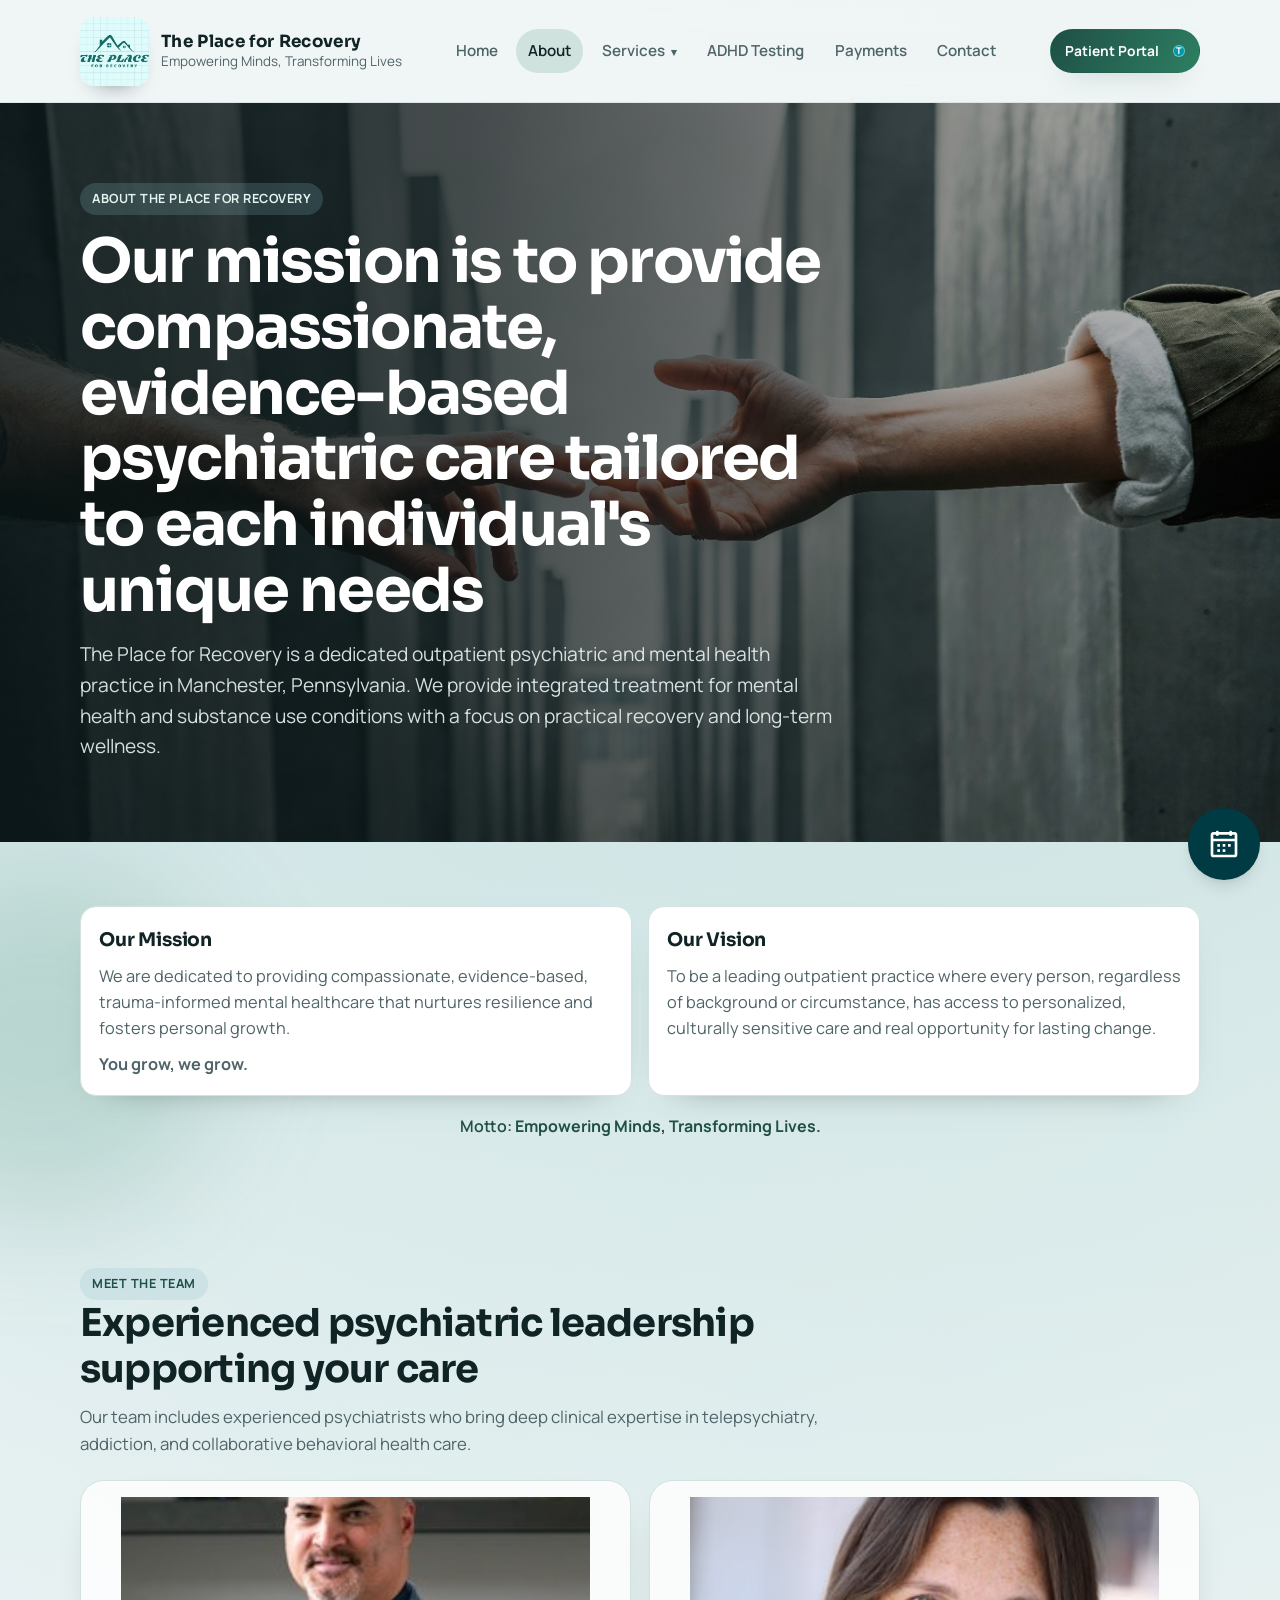
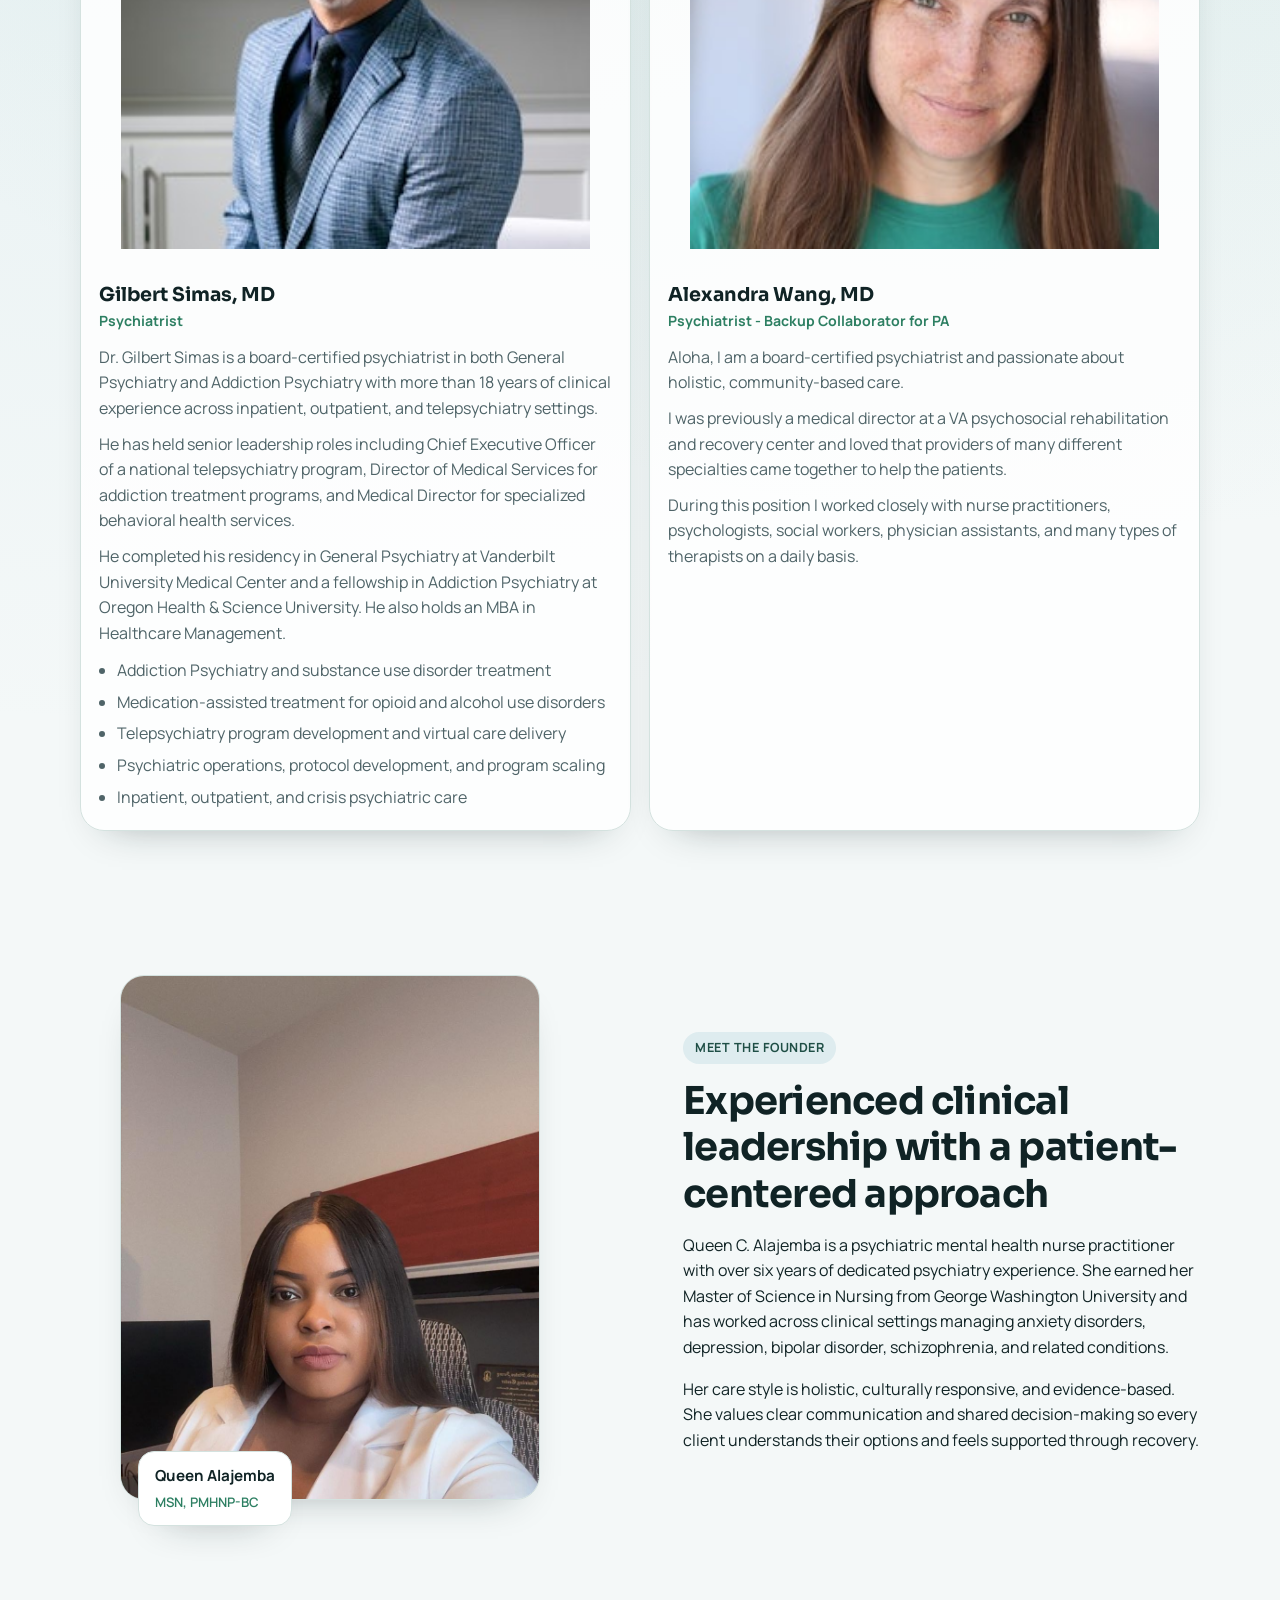
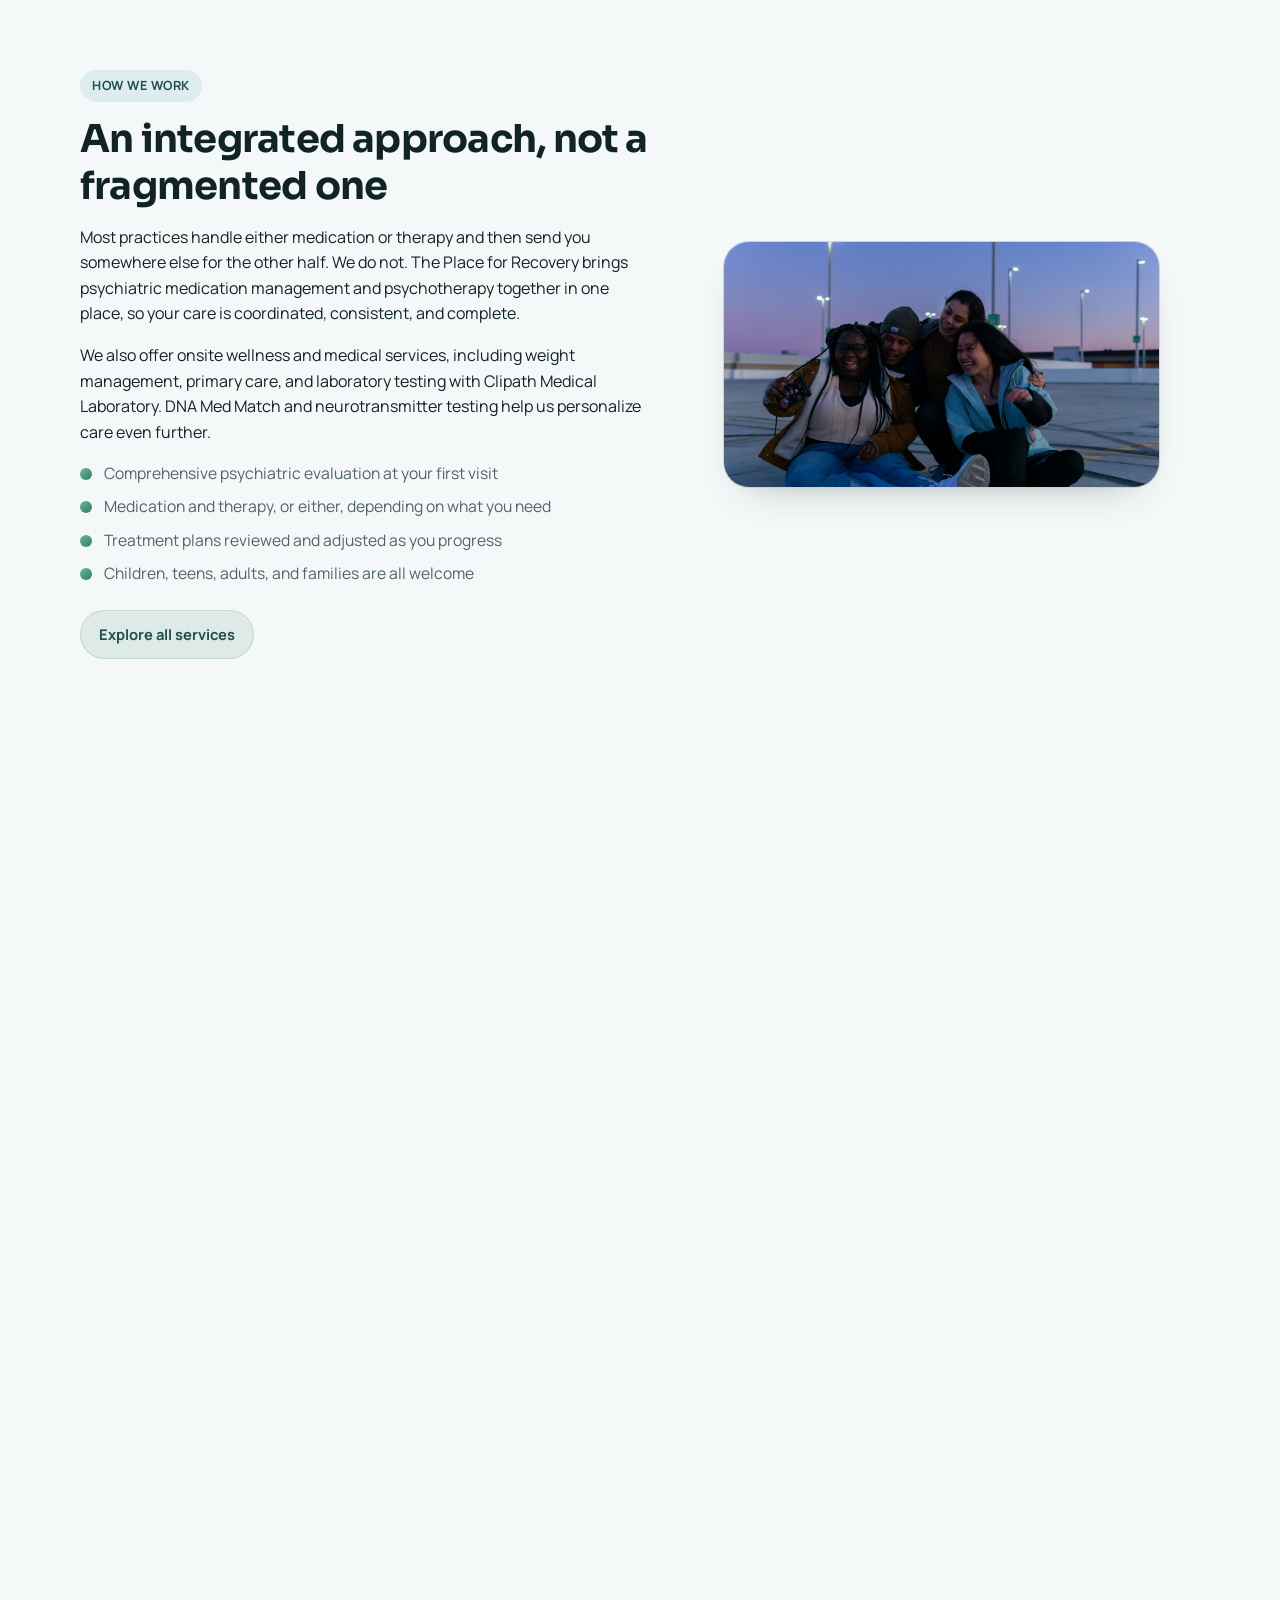
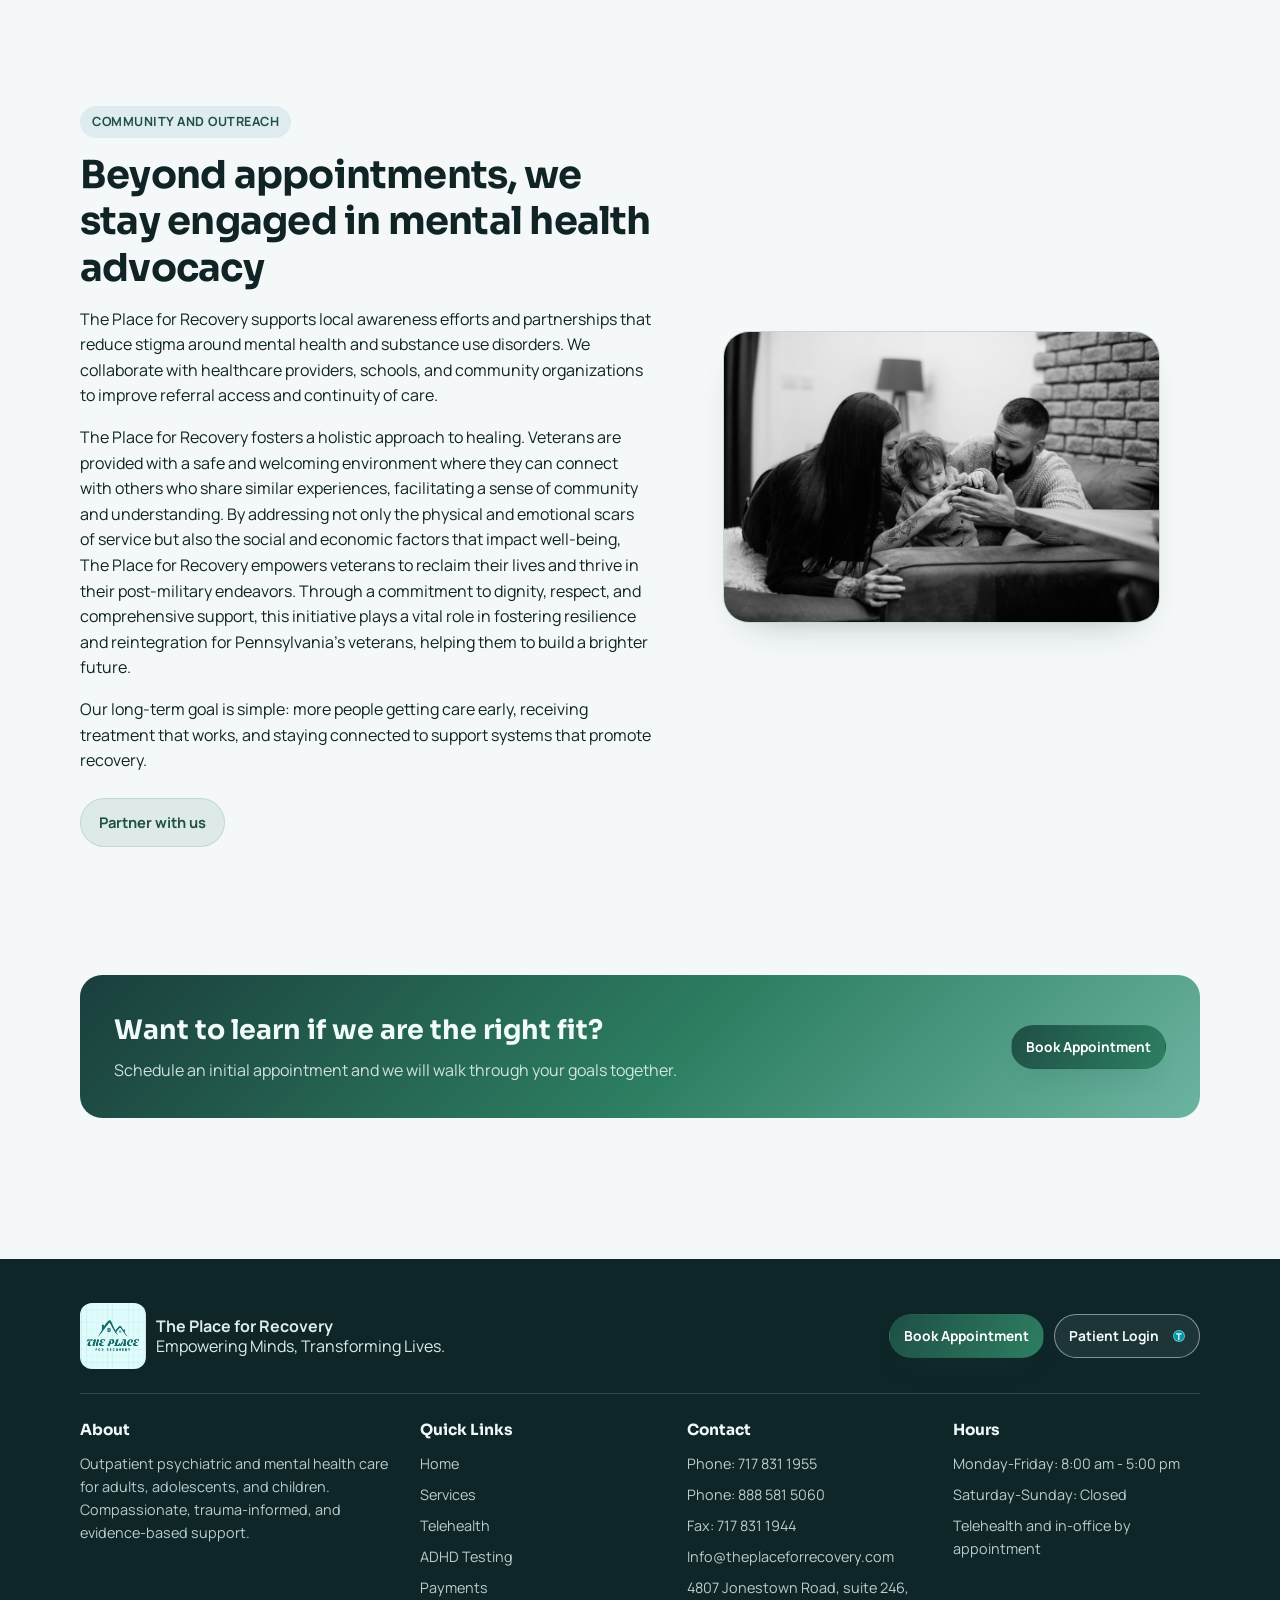
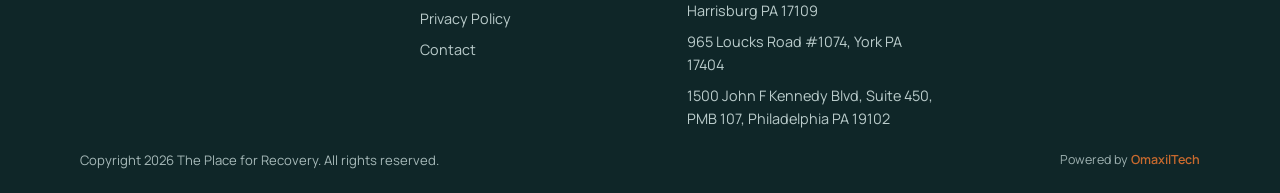
==== about.html @ 8d8b9cc5 "Correct Dr. Simas name and add full team to homepage - Fixed psychiatrist name on About page: 'Gilbe" ====
﻿<!DOCTYPE html>
<html lang="en">
  <head>
    <!-- Google Tag Manager -->
    <script>(function(w,d,s,l,i){w[l]=w[l]||[];w[l].push({'gtm.start':
    new Date().getTime(),event:'gtm.js'});var f=d.getElementsByTagName(s)[0],
    j=d.createElement(s),dl=l!='dataLayer'?'&l='+l:'';j.async=true;j.src=
    'https://www.googletagmanager.com/gtm.js?id='+i+dl;f.parentNode.insertBefore(j,f);
    })(window,document,'script','dataLayer','GTM-PWMWR3NL');</script>
    <!-- End Google Tag Manager -->
    <meta charset="UTF-8" />
    <meta name="viewport" content="width=device-width, initial-scale=1.0" />
    <title>About | The Place for Recovery</title>
    <meta
      name="description"
      content="Learn about The Place for Recovery, our mission, and our provider-led approach to compassionate psychiatric and mental health care."
    />
    <link rel="preconnect" href="https://fonts.googleapis.com" />
    <link rel="preconnect" href="https://fonts.gstatic.com" crossorigin />
    <link
      href="https://fonts.googleapis.com/css2?family=Manrope:wght@400;500;600;700;800&family=Sora:wght@500;600;700;800&display=swap"
      rel="stylesheet"
    />
    <link rel="icon" type="image/jpeg" href="assets/images/newlogo.jpg" />
    <link rel="stylesheet" href="css/styles.css" />
    <script defer src="js/main.js"></script>
      <!-- Google tag (gtag.js) -->
    <script async src="https://www.googletagmanager.com/gtag/js?id=AW-18288629618"></script>
    <script>
      window.dataLayer = window.dataLayer || [];
      function gtag(){dataLayer.push(arguments);}
      gtag('js', new Date());

      gtag('config', 'AW-18288629618');
    </script>
  </head>
  <body data-page="about">
    <!-- Google Tag Manager (noscript) -->
    <noscript><iframe src="https://www.googletagmanager.com/ns.html?id=GTM-PWMWR3NL"
    height="0" width="0" style="display:none;visibility:hidden"></iframe></noscript>
    <!-- End Google Tag Manager (noscript) -->
    <div class="site-shell">
      <div class="bg-orb one"></div>
      <div class="bg-orb two"></div>

      <header class="site-header">
        <div class="header-inner">
          <a class="brand" href="index.html" aria-label="The Place for Recovery home">
            <img class="brand-logo" src="assets/images/newlogo.jpg" alt="The Place for Recovery logo" />
            <div class="brand-copy">
              <p class="brand-title">The Place for Recovery</p>
              <p class="brand-sub">Empowering Minds, Transforming Lives</p>
            </div>
          </a>

          <nav class="nav-desktop" aria-label="Primary navigation">
            <a class="nav-link" data-nav="home" href="index.html">Home</a>
            <a class="nav-link" data-nav="about" href="about.html">About</a>
            <div class="nav-item has-sub">
              <a class="nav-link" data-nav="services" href="services.html" aria-haspopup="true">Services</a>
              <div class="nav-dropdown" aria-label="Service categories">
                <a class="nav-dropdown-link" href="psychiatric-evaluation.html">Psychiatric Evaluation</a>
                <a class="nav-dropdown-link" href="medication-management.html">Medication Management</a>
                <a class="nav-dropdown-link" href="psychotherapy-services.html">Psychotherapy Services</a>
                <a class="nav-dropdown-link" href="substance-use-treatment.html">Substance Use Treatment</a>
              </div>
            </div>
            <a class="nav-link" data-nav="adhd" href="adhd-testing.html">ADHD Testing</a>
            <a class="nav-link" data-nav="payments" href="insurances-payments.html">Payments</a>
            <a class="nav-link" data-nav="contact" href="contact.html">Contact</a>
          </nav>

          <div class="header-actions">
            <a class="btn btn-primary nav-cta" href="#">Book Appointment</a>
            <button
              class="menu-toggle"
              type="button"
              aria-label="Open menu"
              aria-expanded="false"
              data-menu-toggle
            >
              &#9776;
            </button>
          </div>
        </div>

        <nav class="mobile-panel" data-mobile-panel aria-label="Mobile navigation">
          <a class="nav-link" data-nav="home" href="index.html">Home</a>
          <a class="nav-link" data-nav="about" href="about.html">About</a>
          <div class="nav-group">
            <a class="nav-link" data-nav="services" href="services.html">Services</a>
            <div class="nav-submenu" aria-label="Service categories">
              <a class="nav-sublink" href="psychiatric-evaluation.html">Psychiatric Evaluation</a>
              <a class="nav-sublink" href="medication-management.html">Medication Management</a>
              <a class="nav-sublink" href="psychotherapy-services.html">Psychotherapy Services</a>
              <a class="nav-sublink" href="substance-use-treatment.html">Substance Use Treatment</a>
            </div>
          </div>
          <a class="nav-link" data-nav="adhd" href="adhd-testing.html">ADHD Testing</a>
          <a class="nav-link" data-nav="payments" href="insurances-payments.html">Payments</a>
          <a class="nav-link" data-nav="contact" href="contact.html">Contact</a>
          <a class="btn btn-primary" href="#">Book Appointment</a>
        </nav>
      </header>

      <main>
        <section class="hero hero-compare">
          <article class="hero-bleed hero-bleed-page">
            <div class="hero-bleed-bg" aria-hidden="true">
              <img src="assets/images/toa-heftiba-_UIVmIBB3JU-unsplash.jpg" alt="" />
            </div>
            <div class="hero-bleed-overlay" aria-hidden="true"></div>
            <div class="container hero-bleed-content" data-reveal>
              <span class="eyebrow">About The Place for Recovery</span>
              <h1 class="hero-bleed-title">
                Our mission is to provide compassionate, evidence-based psychiatric care tailored to each individual's unique needs
              </h1>
              <p>
                The Place for Recovery is a dedicated outpatient psychiatric and mental health practice in Manchester,
                Pennsylvania. We provide integrated treatment for mental health and substance use conditions with a focus on
                practical recovery and long-term wellness.
              </p>
            </div>
          </article>
        </section>

        <section class="section">
          <div class="container grid cards-2">
            <article class="card" data-reveal>
              <h3>Our Mission</h3>
              <p>
                We are dedicated to providing compassionate, evidence-based, trauma-informed mental healthcare that nurtures
                resilience and fosters personal growth.
              </p>
              <p style="margin-top: 10px"><strong>You grow, we grow.</strong></p>
            </article>
            <article class="card" data-reveal data-delay="1">
              <h3>Our Vision</h3>
              <p>
                To be a leading outpatient practice where every person, regardless of background or circumstance, has access to
                personalized, culturally sensitive care and real opportunity for lasting change.
              </p>
            </article>
          </div>
          <p class="section-motto" data-reveal>
            Motto: <strong>Empowering Minds, Transforming Lives.</strong>
          </p>
        </section>

        <section class="section">
          <div class="container">
            <div class="section-head" data-reveal>
              <span class="eyebrow">Meet the team</span>
              <h2>Experienced psychiatric leadership supporting your care</h2>
              <p>
                Our team includes experienced psychiatrists who bring deep clinical expertise in telepsychiatry, addiction,
                and collaborative behavioral health care.
              </p>
            </div>
            <div class="team-grid">
              <article class="team-member" data-reveal>
                <figure class="team-member-img">
                  <img src="assets/images/dr-gilbert-si.jpg" alt="Dr. Gilbert Simas, MD" />
                </figure>
                <div class="team-member-body">
                  <h3>Gilbert Simas, MD</h3>
                  <p class="title">Psychiatrist</p>
                  <p>
                    Dr. Gilbert Simas is a board-certified psychiatrist in both General Psychiatry and Addiction Psychiatry with more
                    than 18 years of clinical experience across inpatient, outpatient, and telepsychiatry settings.
                  </p>
                  <p>
                    He has held senior leadership roles including Chief Executive Officer of a national telepsychiatry program,
                    Director of Medical Services for addiction treatment programs, and Medical Director for specialized behavioral
                    health services.
                  </p>
                  <p>
                    He completed his residency in General Psychiatry at Vanderbilt University Medical Center and a fellowship in
                    Addiction Psychiatry at Oregon Health &amp; Science University. He also holds an MBA in Healthcare Management.
                  </p>
                  <ul>
                    <li>Addiction Psychiatry and substance use disorder treatment</li>
                    <li>Medication-assisted treatment for opioid and alcohol use disorders</li>
                    <li>Telepsychiatry program development and virtual care delivery</li>
                    <li>Psychiatric operations, protocol development, and program scaling</li>
                    <li>Inpatient, outpatient, and crisis psychiatric care</li>
                  </ul>
                </div>
              </article>

              <article class="team-member" data-reveal data-delay="1">
                <figure class="team-member-img">
                  <img src="assets/images/dr-alexandra-wang.jpg" alt="Dr. Alexandra Wang, MD" />
                </figure>
                <div class="team-member-body">
                  <h3>Alexandra Wang, MD</h3>
                  <p class="title">Psychiatrist - Backup Collaborator for PA</p>
                  <p>
                    Aloha, I am a board-certified psychiatrist and passionate about holistic, community-based care.
                  </p>
                  <p>
                    I was previously a medical director at a VA psychosocial rehabilitation and recovery center and loved that
                    providers of many different specialties came together to help the patients.
                  </p>
                  <p>
                    During this position I worked closely with nurse practitioners, psychologists, social workers, physician
                    assistants, and many types of therapists on a daily basis.
                  </p>
                </div>
              </article>
            </div>
          </div>
        </section>

        <section class="section">
          <div class="container split">
            <figure class="provider-portrait" data-reveal>
              <div class="provider-portrait-img">
                <img src="assets/images/founder-main.jpg" alt="Queen C. Alajemba, MSN, PMHNP-BC" />
              </div>
              <figcaption class="provider-portrait-badge">
                <strong>Queen Alajemba</strong>
                <span>MSN, PMHNP-BC</span>
              </figcaption>
            </figure>

            <article data-reveal data-delay="1">
              <span class="eyebrow">Meet the Founder</span>
              <h2 style="margin: 14px 0 10px">Experienced clinical leadership with a patient-centered approach</h2>
              <p>
                Queen C. Alajemba is a psychiatric mental health nurse practitioner with over six years of dedicated psychiatry
                experience. She earned her Master of Science in Nursing from George Washington University and has worked across
                clinical settings managing anxiety disorders, depression, bipolar disorder, schizophrenia, and related conditions.
              </p>
              <p>
                Her care style is holistic, culturally responsive, and evidence-based. She values clear communication and shared
                decision-making so every client understands their options and feels supported through recovery.
              </p>
            </article>
          </div>
        </section>

        <section class="section">
          <div class="container split">
            <article data-reveal>
              <span class="eyebrow">How we work</span>
              <h2 style="margin: 14px 0 10px">An integrated approach, not a fragmented one</h2>
              <p>
                Most practices handle either medication or therapy and then send you somewhere else for the other half. We do not.
                The Place for Recovery brings psychiatric medication management and psychotherapy together in one place, so your care
                is coordinated, consistent, and complete.
              </p>
              <p>
                We also offer onsite wellness and medical services, including weight management, primary care, and laboratory
                testing with Clipath Medical Laboratory. DNA Med Match and neurotransmitter testing help us personalize care even
                further.
              </p>
              <ul class="tele-list">
                <li>Comprehensive psychiatric evaluation at your first visit</li>
                <li>Medication and therapy, or either, depending on what you need</li>
                <li>Treatment plans reviewed and adjusted as you progress</li>
                <li>Children, teens, adults, and families are all welcome</li>
              </ul>
              <div class="hero-actions">
                <a class="btn btn-soft" href="services.html">Explore all services</a>
              </div>
            </article>
            <figure class="hero-media" data-reveal data-delay="1">
              <img src="assets/images/linpaul-rodney-4W0W1Jle95Q-unsplash.jpg" alt="Care team collaborating in a calm office" />
            </figure>
          </div>
        </section>

        <section class="section">
          <div class="container">
            <div class="section-head" data-reveal>
              <h2>What guides our care</h2>
              <p>
                We built this practice to remove confusion and make quality psychiatric care easier to access.
              </p>
            </div>
            <div class="grid cards-4">
              <article class="card" data-reveal>
                <h4>Respect</h4>
                <p>We honor each person's story, identity, and goals without judgment.</p>
              </article>
              <article class="card" data-reveal data-delay="1">
                <h4>Integrity</h4>
                <p>We communicate clearly, do the right thing, and follow through.</p>
              </article>
              <article class="card" data-reveal data-delay="2">
                <h4>Compassion</h4>
                <p>Care is warm, empathetic, and focused on what matters most to you.</p>
              </article>
              <article class="card" data-reveal data-delay="3">
                <h4>Excellence</h4>
                <p>We stay current with best practices and keep improving how we serve.</p>
              </article>
            </div>
          </div>
        </section>

        <section class="section">
          <div class="container">
            <div class="section-head" data-reveal>
              <span class="eyebrow">Inside the practice</span>
              <h2>Spaces designed to feel calm and supportive</h2>
              <p>Quiet, welcoming environments that make it easier to focus on healing.</p>
            </div>
            <div class="gallery gallery-3" data-reveal data-delay="1">
              <img src="assets/images/tay-hall-XceINtbKsZE-unsplash.jpg" alt="Comfortable seating in a therapy space" />
              <img src="assets/images/brandi-alexandra-SdBrGhBw7pE-unsplash.jpg" alt="Warm and welcoming office setting" />
              <img src="assets/images/khiem-nguyen-yOqKUlVnPiY-unsplash.jpg" alt="Supportive conversation in a calm office" />
            </div>
          </div>
        </section>

        <section class="section">
          <div class="container split">
            <article data-reveal>
              <span class="eyebrow">Community and Outreach</span>
              <h2 style="margin: 14px 0 10px">Beyond appointments, we stay engaged in mental health advocacy</h2>
              <p>
                The Place for Recovery supports local awareness efforts and partnerships that reduce stigma around mental health
                and substance use disorders. We collaborate with healthcare providers, schools, and community organizations to
                improve referral access and continuity of care.
              </p>
              <p>
                The Place for Recovery fosters a holistic approach to healing. Veterans are provided with a safe and welcoming
                environment where they can connect with others who share similar experiences, facilitating a sense of community and
                understanding. By addressing not only the physical and emotional scars of service but also the social and economic
                factors that impact well-being, The Place for Recovery empowers veterans to reclaim their lives and thrive in their
                post-military endeavors. Through a commitment to dignity, respect, and comprehensive support, this initiative plays
                a vital role in fostering resilience and reintegration for Pennsylvania's veterans, helping them to build a brighter
                future.
              </p>
              <p>
                Our long-term goal is simple: more people getting care early, receiving treatment that works, and staying connected
                to support systems that promote recovery.
              </p>
              <div class="hero-actions">
                <a class="btn btn-soft" href="contact.html">Partner with us</a>
              </div>
            </article>
            <figure class="hero-media" data-reveal data-delay="1">
              <img src="assets/images/tamara-govedarovic-RybaeepDljg-unsplash.jpg" alt="Collaborative conversation in a welcoming space" />
            </figure>
          </div>
        </section>

        <section class="section">
          <div class="container">
            <article class="accent-panel" data-reveal>
              <div>
                <h3>Want to learn if we are the right fit?</h3>
                <p>Schedule an initial appointment and we will walk through your goals together.</p>
              </div>
              <a class="btn btn-primary" href="#">Book Appointment</a>
            </article>
          </div>
        </section>
      </main>

      <footer class="site-footer">
        <div class="container">
          <div class="footer-top">
            <div class="footer-brand">
              <img src="assets/images/newlogo.jpg" alt="The Place for Recovery logo" />
              <div>
                <strong>The Place for Recovery</strong>
                <p>Empowering Minds, Transforming Lives.</p>
              </div>
            </div>
            <a class="btn btn-primary" href="#">Book Appointment</a>
          </div>

          <div class="footer-grid">
            <div>
              <h4>About</h4>
              <p>
                Outpatient psychiatric and mental health care for adults, adolescents, and children. Compassionate, trauma-informed,
                and evidence-based support.
              </p>
            </div>
            <div>
              <h4>Quick Links</h4>
              <ul>
                <li><a href="index.html">Home</a></li>
                <li><a href="services.html">Services</a></li>
                <li><a href="telehealth.html">Telehealth</a></li>
                <li><a href="adhd-testing.html">ADHD Testing</a></li>
                <li><a href="insurances-payments.html">Payments</a></li>
                <li><a href="privacy-policy.html">Privacy Policy</a></li>
                <li><a href="contact.html">Contact</a></li>
              </ul>
            </div>
            <div>
              <h4>Contact</h4>
              <ul>
                <li><a href="tel:7178311955">Phone: 717 831 1955</a></li>
                <li><a href="tel:8885815060">Phone: 888 581 5060</a></li>
                <li>Fax: 717 831 1944</li>
                <li><a href="mailto:Info@theplaceforrecovery.com">Info@theplaceforrecovery.com</a></li>
                <li>4807 Jonestown Road, suite 246, Harrisburg PA 17109</li>
                <li>965 Loucks Road #1074, York PA 17404</li>
                <li>1500 John F Kennedy Blvd, Suite 450, PMB 107, Philadelphia PA 19102</li>
              </ul>
            </div>
            <div>
              <h4>Hours</h4>
              <ul>
                <li>Monday-Friday: 8:00 am - 5:00 pm</li>
                <li>Saturday-Sunday: Closed</li>
                <li>Telehealth and in-office by appointment</li>
              </ul>
            </div>
          </div>

          <div class="footer-bottom">
            <span>Copyright <span data-year></span> The Place for Recovery. All rights reserved.</span>
            <span class="footer-powered">Powered by <a href="https://tech.omaxil.com" target="_blank" rel="noopener">OmaxilTech</a></span>
          </div>
        </div>
      </footer>
    </div>
    <script>(function(){let t=document.createElement("style");t.innerText=".booking-button{background-color:#003a43;color:white;position:fixed;bottom:1.25rem;right:1.25rem;width:4.5rem;height:4.5rem;padding:1.25rem;display:flex;align-items:center;justify-content:center;border-radius:9999px;box-shadow:0 10px 15px -3px rgba(0,0,0,0.1),0 4px 6px -2px rgba(0,0,0,0.05);cursor:pointer;border:none}.booking-button:hover{background-color:#374151}.booking-button:focus{outline:none;outline:2px solid rgba(107,114,128,0.5)}",document.head.appendChild(t);let n=document.createElement("div");n.innerHTML='<div id="iframeContainer" style="display:none;position:fixed;top:0;left:0;width:100%;height:100%;background:rgba(0,0,0,0.5);z-index:1000"><div style="position:relative;width:90%;height:90%;margin:2% auto;background:white;border-radius:8px;overflow:hidden"><iframe id="bookingIframe" style="width:100%;height:100%;border:none"></iframe></div></div><button class="booking-button" id="bookingButton"><svg version="1.1" fill="currentColor" xmlns="http://www.w3.org/2000/svg" x="0" y="0" viewBox="0 0 24 24" xml:space="preserve"><path class="st0" d="M20 3h-2c0-.6-.4-1-1-1s-1 .4-1 1H8c0-.6-.4-1-1-1s-1 .4-1 1H4c-1.1 0-2 .9-2 2v15c0 1.1.9 2 2 2h16c1.1 0 2-.9 2-2V5c0-1.1-.9-2-2-2zm0 17H4V10h16v10zm0-12H4V5h2c0 .6.4 1 1 1s1-.4 1-1h8c0 .6.4 1 1 1s1-.4 1-1h2v3z"/><path class="st0" d="M7 12h2v2H7zm4 0h2v2h-2zm4 0h2v2h-2zm-8 4h2v2H7zm4 0h2v2h-2z"/></svg></button>',document.body.appendChild(n),document.getElementById("bookingButton").addEventListener("click",function(){let e=document.getElementById("iframeContainer"),o=document.getElementById("bookingIframe");o.src="https://d2oe0ra32qx05a.cloudfront.net/?practiceKey=k_1_115878",e.style.display="block"}),document.getElementById("iframeContainer").addEventListener("click",function(e){if(e.target===this)this.style.display="none"})})();</script>
  </body>
</html>
---- css/styles.css ----
:root {
  --bg: #f4f8f8;
  --surface: #ffffff;
  --surface-soft: #edf4f3;
  --text: #102325;
  --muted: #4f6468;
  --teal-100: #8dc0cc;
  --teal-300: #6cb4a2;
  --teal-700: #2d7f62;
  --teal-900: #1f4f46;
  --border: #d4e2df;
  --shadow: 0 18px 40px -28px rgba(16, 35, 37, 0.45);
  --radius-lg: 24px;
  --radius-md: 16px;
  --radius-sm: 12px;
  --container: min(1120px, 92vw);
}

* {
  box-sizing: border-box;
}

html,
body {
  margin: 0;
  padding: 0;
}

body {
  min-height: 100vh;
  font-family: "Manrope", "Segoe UI", sans-serif;
  color: var(--text);
  background: radial-gradient(circle at 15% -5%, rgba(141, 192, 204, 0.35), transparent 38%),
    radial-gradient(circle at 88% 0%, rgba(108, 180, 162, 0.25), transparent 32%),
    var(--bg);
  line-height: 1.6;
}

body.menu-open {
  overflow: hidden;
}

a {
  color: inherit;
  text-decoration: none;
}

img,
video {
  max-width: 100%;
  display: block;
}

.container {
  width: var(--container);
  margin: 0 auto;
}

.sr-only {
  position: absolute;
  width: 1px;
  height: 1px;
  padding: 0;
  margin: -1px;
  overflow: hidden;
  clip: rect(0, 0, 0, 0);
  white-space: nowrap;
  border: 0;
}

.site-shell {
  position: relative;
  isolation: isolate;
  overflow: clip;
}

.bg-orb {
  position: absolute;
  border-radius: 50%;
  filter: blur(60px);
  z-index: -1;
  pointer-events: none;
}

.bg-orb.one {
  width: 420px;
  height: 420px;
  background: rgba(141, 192, 204, 0.28);
  top: 220px;
  right: -140px;
}

.bg-orb.two {
  width: 360px;
  height: 360px;
  background: rgba(45, 127, 98, 0.18);
  top: 860px;
  left: -140px;
}

.site-header {
  position: sticky;
  top: 0;
  z-index: 200;
  border-bottom: 1px solid rgba(16, 35, 37, 0.08);
  background: rgba(244, 248, 248, 0.9);
  backdrop-filter: blur(12px);
}

.header-inner {
  width: var(--container);
  margin: 0 auto;
  min-height: 102px;
  display: flex;
  align-items: center;
  justify-content: space-between;
  gap: 20px;
}

.brand {
  display: flex;
  align-items: center;
  gap: 12px;
  min-width: 0;
}

.brand-logo {
  width: 69px;
  height: 69px;
  border-radius: 14px;
  object-fit: cover;
  box-shadow: 0 12px 22px -16px rgba(16, 35, 37, 0.65);
}

.brand-copy {
  display: grid;
  gap: 2px;
  min-width: 0;
}

.brand-title {
  margin: 0;
  font-family: "Sora", "Trebuchet MS", sans-serif;
  font-size: 1.05rem;
  line-height: 1.12;
  letter-spacing: 0.02em;
  font-weight: 700;
}

.brand-sub {
  margin: 0;
  line-height: 1.12;
  font-size: 0.84rem;
  color: var(--muted);
}

.nav-desktop {
  display: flex;
  align-items: center;
  gap: 0.4rem;
}

.nav-item {
  position: relative;
  display: inline-flex;
  align-items: center;
}

.nav-item.has-sub::after {
  content: "";
  position: absolute;
  left: 0;
  right: 0;
  top: 100%;
  height: 10px;
}

.nav-item.has-sub > .nav-link::after {
  content: "▾";
  margin-left: 6px;
  font-size: 0.7rem;
  color: var(--muted);
}

.nav-link {
  padding: 10px 12px;
  border-radius: 999px;
  font-size: 0.95rem;
  font-weight: 600;
  color: var(--muted);
  transition: color 0.2s ease, background-color 0.2s ease;
}

.nav-dropdown {
  position: absolute;
  top: calc(100% + 8px);
  left: 0;
  min-width: 230px;
  padding: 8px;
  border-radius: 14px;
  border: 1px solid var(--border);
  background: var(--surface);
  box-shadow: var(--shadow);
  opacity: 0;
  visibility: hidden;
  transform: translateY(8px);
  transition: opacity 0.2s ease, transform 0.2s ease, visibility 0.2s ease;
  pointer-events: none;
  z-index: 220;
}

.nav-item:hover .nav-dropdown,
.nav-item:focus-within .nav-dropdown {
  opacity: 1;
  visibility: visible;
  transform: translateY(0);
  pointer-events: auto;
}

.nav-dropdown-link {
  display: block;
  padding: 10px 12px;
  border-radius: 10px;
  font-size: 0.92rem;
  font-weight: 600;
  color: var(--muted);
  transition: color 0.2s ease, background-color 0.2s ease;
}

.nav-dropdown-link:hover,
.nav-dropdown-link:focus-visible {
  color: var(--text);
  background: rgba(45, 127, 98, 0.08);
  outline: none;
}

.nav-link:hover,
.nav-link:focus-visible {
  color: var(--text);
  background: rgba(45, 127, 98, 0.08);
  outline: none;
}

.nav-link.active {
  color: var(--text);
  background: rgba(45, 127, 98, 0.16);
}

.header-actions {
  display: flex;
  align-items: center;
  gap: 10px;
}

.btn {
  display: inline-flex;
  align-items: center;
  justify-content: center;
  gap: 8px;
  padding: 12px 18px;
  border-radius: 999px;
  font-weight: 700;
  font-size: 0.92rem;
  border: 1px solid transparent;
  transition: transform 0.2s ease, box-shadow 0.25s ease, background-color 0.25s ease;
  cursor: pointer;
}

.btn:focus-visible {
  outline: 2px solid var(--teal-300);
  outline-offset: 2px;
}

.btn-primary {
  color: #ffffff;
  background: linear-gradient(120deg, var(--teal-900), var(--teal-700));
  box-shadow: 0 14px 28px -20px rgba(31, 79, 70, 0.85);
}

.btn-primary:hover {
  transform: translateY(-1px);
  box-shadow: 0 20px 28px -18px rgba(31, 79, 70, 0.85);
}

.btn-soft {
  background: rgba(45, 127, 98, 0.11);
  border-color: rgba(45, 127, 98, 0.16);
  color: var(--teal-900);
}

.btn-soft:hover {
  transform: translateY(-1px);
  background: rgba(45, 127, 98, 0.18);
}

.btn-compact {
  padding: 10px 14px;
  font-size: 0.86rem;
}

.tebra-mini {
  display: inline-flex;
  align-items: center;
  justify-content: center;
  width: 12px;
  height: 12px;
  margin-left: 6px;
  border-radius: 999px;
  font-size: 0.58rem;
  font-weight: 800;
  line-height: 1;
  color: #ffffff;
  background: #0097a7;
  border: 1px solid rgba(255, 255, 255, 0.36);
  vertical-align: middle;
}

.btn-soft .tebra-mini,
.btn-primary .tebra-mini {
  border-color: rgba(255, 255, 255, 0.42);
}

body[data-page="home"] .booking-button {
  background-color: rgba(255, 255, 255, 0.86) !important;
  color: var(--teal-900) !important;
  border: 1px solid rgba(255, 255, 255, 0.72) !important;
  box-shadow: 0 18px 34px -24px rgba(16, 35, 37, 0.45) !important;
  backdrop-filter: blur(10px);
  transition: background-color 0.25s ease, color 0.25s ease, box-shadow 0.25s ease, transform 0.2s ease;
}

body[data-page="home"] .booking-button:hover,
body[data-page="home"] .booking-button:focus {
  background-color: #ffffff !important;
}

body[data-page="home"].booking-button-scrolled .booking-button {
  background-color: var(--teal-900) !important;
  color: #ffffff !important;
  border-color: rgba(31, 79, 70, 0.9) !important;
  box-shadow: 0 18px 34px -24px rgba(31, 79, 70, 0.75) !important;
}

body[data-page="home"].booking-button-scrolled .booking-button:hover,
body[data-page="home"].booking-button-scrolled .booking-button:focus {
  background-color: var(--teal-700) !important;
}

.menu-toggle {
  width: 42px;
  height: 42px;
  border-radius: 10px;
  border: 1px solid var(--border);
  background: #ffffff;
  color: var(--text);
  display: none;
  place-items: center;
  font-size: 1.2rem;
}

.mobile-panel {
  display: none;
}

.nav-group {
  display: grid;
  gap: 6px;
}

.nav-submenu {
  display: grid;
  gap: 4px;
  padding-left: 14px;
}

.nav-sublink {
  padding: 8px 12px;
  border-radius: 10px;
  font-size: 0.9rem;
  font-weight: 600;
  color: var(--muted);
  transition: color 0.2s ease, background-color 0.2s ease;
}

.nav-sublink:hover,
.nav-sublink:focus-visible {
  color: var(--text);
  background: rgba(45, 127, 98, 0.08);
  outline: none;
}

.hero {
  padding: clamp(2.25rem, 5.4vw, 4.8rem) 0 clamp(3.2rem, 6.3vw, 5.8rem);
}

.hero-compare {
  padding: 0;
}

.hero-grid {
  display: grid;
  grid-template-columns: 1.08fr 0.92fr;
  align-items: center;
  gap: clamp(28px, 4vw, 58px);
}

.compare-tag {
  display: inline-flex;
  align-items: center;
  margin-bottom: 10px;
  padding: 5px 10px;
  border-radius: 999px;
  font-size: 0.76rem;
  font-weight: 700;
  letter-spacing: 0.04em;
  text-transform: uppercase;
  color: #21534b;
  background: rgba(108, 180, 162, 0.2);
  border: 1px solid rgba(45, 127, 98, 0.2);
}

.eyebrow {
  display: inline-flex;
  align-items: center;
  gap: 8px;
  padding: 6px 12px;
  border-radius: 999px;
  font-size: 0.79rem;
  font-weight: 700;
  letter-spacing: 0.04em;
  text-transform: uppercase;
  color: var(--teal-900);
  background: rgba(141, 192, 204, 0.22);
}

.hero h1 {
  margin: 14px 0 16px;
  font-family: "Sora", "Trebuchet MS", sans-serif;
  font-size: clamp(2rem, 5vw, 3.95rem);
  line-height: 1.08;
  letter-spacing: -0.03em;
}

.hero p {
  margin: 0;
  max-width: 60ch;
  color: var(--muted);
  font-size: clamp(1.05rem, 1.4vw, 1.2rem);
}

.hero-actions {
  margin-top: 24px;
  display: flex;
  flex-wrap: wrap;
  gap: 12px;
}

.key-stats {
  margin-top: 26px;
  display: grid;
  grid-template-columns: repeat(3, minmax(0, 1fr));
  gap: 10px;
}

.stat {
  border: 1px solid var(--border);
  border-radius: var(--radius-sm);
  padding: 12px;
  background: rgba(255, 255, 255, 0.72);
}

.stat strong {
  display: block;
  font-family: "Sora", "Trebuchet MS", sans-serif;
  font-size: 1rem;
  margin-bottom: 4px;
}

.stat span {
  color: var(--muted);
  font-size: 0.86rem;
}

.hero-media {
  position: relative;
  border-radius: 26px;
  overflow: hidden;
  background: #d6e6e4;
  border: 1px solid rgba(16, 35, 37, 0.08);
  box-shadow: var(--shadow);
}

.hero-media img,
.hero-media video {
  width: 100%;
  height: 100%;
  object-fit: cover;
}

.media-card {
  position: absolute;
  left: 14px;
  right: 14px;
  bottom: 14px;
  border-radius: 14px;
  background: rgba(13, 24, 27, 0.78);
  color: #e4f3f1;
  padding: 13px 14px;
  display: grid;
  gap: 6px;
}

.media-card strong {
  font-size: 0.94rem;
}

.media-card span {
  font-size: 0.84rem;
  color: rgba(228, 243, 241, 0.82);
}

.hero-compare {
  padding: 0;
}

.hero-compare-secondary {
  padding: 0;
}

.hero-bleed {
  position: relative;
  min-height: 100vh;
  display: flex;
  align-items: center;
  overflow: hidden;
  background: #0d1f21;
}

.hero-bleed-bg {
  position: absolute;
  inset: 0;
}

.hero-bleed-bg img {
  width: 100%;
  height: 100%;
  object-fit: cover;
  object-position: center;
  /* 
    Alternative right-aligned positioning (if needed):
    width: 120%;
    object-position: right center;
    transform: translateX(300px);
  */
}

.hero-bleed-overlay {
  position: absolute;
  inset: 0;
  background: linear-gradient(
    92deg,
    rgba(8, 20, 22, 0.78) 0%,
    rgba(8, 20, 22, 0.72) 36%,
    rgba(8, 20, 22, 0.55) 58%,
    rgba(8, 20, 22, 0.26) 74%,
    rgba(8, 20, 22, 0) 100%
  );
}

.hero-bleed-b .hero-bleed-overlay {
  background: linear-gradient(
    92deg,
    rgba(8, 20, 22, 0.68) 0%,
    rgba(8, 20, 22, 0.62) 34%,
    rgba(8, 20, 22, 0.38) 58%,
    rgba(8, 20, 22, 0.18) 74%,
    rgba(8, 20, 22, 0) 100%
  );
}

.hero-bleed-content {
  position: relative;
  z-index: 1;
  padding: clamp(48px, 7vw, 96px) 0;
  color: #ffffff;
}

.hero-bleed-content > * {
  max-width: min(660px, 100%);
}

.hero-bleed .compare-tag {
  color: #e7f6f3;
  border-color: rgba(231, 246, 243, 0.4);
  background: rgba(108, 180, 162, 0.22);
}

.hero-bleed .eyebrow {
  color: #e3f3ef;
  background: rgba(141, 192, 204, 0.2);
}

.eyebrow-mobile-break {
  display: none;
}

.hero-bleed .btn-soft {
  background: rgba(255, 255, 255, 0.12);
  border-color: rgba(255, 255, 255, 0.32);
  color: #f2fbfa;
}

.hero-bleed .btn-soft:hover {
  background: rgba(255, 255, 255, 0.22);
}

.hero-mobile-portal {
  display: none;
}

.hero-bleed-title {
  margin: 16px 0 18px;
  font-family: "Sora", "Trebuchet MS", sans-serif;
  font-size: clamp(2.4rem, 6.2vw, 4.9rem);
  line-height: 1.02;
  letter-spacing: -0.035em;
}

.hero-bleed-title span {
  display: block;
}

.hero-bleed-content p {
  margin: 0;
  color: rgba(232, 244, 242, 0.9);
  font-size: clamp(1.05rem, 1.5vw, 1.2rem);
}

.hero-bleed-page {
  min-height: clamp(520px, 70vh, 740px);
}

.hero-bleed-page .hero-bleed-content {
  padding: clamp(44px, 6.8vw, 80px) 0;
}

.hero-bleed-page .hero-bleed-title {
  font-size: clamp(2.1rem, 5.2vw, 3.8rem);
}

.hero-bleed-page .hero-bleed-content > * {
  max-width: min(760px, 100%);
}

.hero-bleed-page .hero-bleed-content > .page-hero-grid {
  max-width: none;
}

.section {
  padding: clamp(2.5rem, 5vw, 4.4rem) 0;
}

.section-head {
  max-width: 760px;
  margin-bottom: 1.4rem;
}

.section h2 {
  margin: 0;
  font-family: "Sora", "Trebuchet MS", sans-serif;
  font-size: clamp(1.5rem, 3vw, 2.5rem);
  letter-spacing: -0.02em;
  line-height: 1.2;
}

.section-head p {
  margin: 12px 0 0;
  color: var(--muted);
  font-size: 1.05rem;
}

.section-motto {
  margin: 18px auto 0;
  max-width: 720px;
  text-align: center;
  color: var(--teal-900);
  font-weight: 600;
}

.section-motto strong {
  font-weight: 700;
}

.grid {
  display: grid;
  gap: 16px;
}

.grid.cards-2 {
  grid-template-columns: repeat(2, minmax(0, 1fr));
}

.grid.cards-3 {
  grid-template-columns: repeat(3, minmax(0, 1fr));
}

.grid.cards-4 {
  grid-template-columns: repeat(4, minmax(0, 1fr));
}

.card {
  background: var(--surface);
  border-radius: var(--radius-md);
  border: 1px solid var(--border);
  box-shadow: 0 14px 36px -32px rgba(9, 19, 22, 0.75);
  padding: 18px;
  display: flex;
  flex-direction: column;
}

.card h3,
.card h4 {
  margin: 0 0 8px;
  font-family: "Sora", "Trebuchet MS", sans-serif;
  letter-spacing: -0.01em;
}

.card p {
  margin: 0;
  color: var(--muted);
  font-size: 1.02rem;
}

.card ul {
  margin: 8px 0 0;
  padding-left: 16px;
  color: var(--muted);
}

.card li {
  margin: 4px 0;
}

.card-actions {
  margin-top: auto;
  padding-top: 14px;
}

.section-cta {
  margin-top: 24px;
}

.icon-dot {
  width: 34px;
  height: 34px;
  border-radius: 50%;
  background: linear-gradient(135deg, rgba(141, 192, 204, 0.9), rgba(108, 180, 162, 0.95));
  margin-bottom: 12px;
  display: grid;
  place-items: center;
}

.icon-dot::before {
  content: "";
  width: 18px;
  height: 18px;
  background: rgba(255, 255, 255, 0.95);
  -webkit-mask: var(--icon) no-repeat center / contain;
  mask: var(--icon) no-repeat center / contain;
}

.icon-dot.icon-assessment {
  --icon: url("data:image/svg+xml,%3Csvg xmlns='http://www.w3.org/2000/svg' viewBox='0%200%2024%2024'%3E%3Crect x='6' y='4' width='12' height='16' rx='2' fill='black'/%3E%3Crect x='9' y='2' width='6' height='4' rx='1' fill='black'/%3E%3C/svg%3E");
}

.icon-dot.icon-medication {
  --icon: url("data:image/svg+xml,%3Csvg xmlns='http://www.w3.org/2000/svg' viewBox='0%200%2024%2024'%3E%3Crect x='4' y='7' width='16' height='10' rx='5' fill='black'/%3E%3Crect x='11' y='7' width='2' height='10' fill='black'/%3E%3C/svg%3E");
}

.icon-dot.icon-therapy {
  --icon: url("data:image/svg+xml,%3Csvg xmlns='http://www.w3.org/2000/svg' viewBox='0%200%2024%2024'%3E%3Cpath d='M4 6h16v9H9l-5 5V6z' fill='black'/%3E%3C/svg%3E");
}

.icon-dot.icon-substance {
  --icon: url("data:image/svg+xml,%3Csvg xmlns='http://www.w3.org/2000/svg' viewBox='0%200%2024%2024'%3E%3Cpath d='M12 3l8 3v6c0 5-3.5 7.5-8 9-4.5-1.5-8-4-8-9V6l8-3z' fill='black'/%3E%3C/svg%3E");
}

.icon-dot.icon-heart {
  --icon: url("data:image/svg+xml,%3Csvg xmlns='http://www.w3.org/2000/svg' viewBox='0%200%2024%2024'%3E%3Cpath d='M12 20s-7-4.5-7-9a4 4 0 0 1 7-2 4 4 0 0 1 7 2c0 4.5-7 9-7 9z' fill='black'/%3E%3C/svg%3E");
}

.icon-dot.icon-lab {
  --icon: url("data:image/svg+xml,%3Csvg xmlns='http://www.w3.org/2000/svg' viewBox='0%200%2024%2024'%3E%3Cpath d='M9 3h6v2h-1v4l5 9a2 2 0 0 1-2 3H7a2 2 0 0 1-2-3l5-9V5H9z' fill='black'/%3E%3C/svg%3E");
}

.icon-dot.icon-dna {
  --icon: url("data:image/svg+xml,%3Csvg xmlns='http://www.w3.org/2000/svg' viewBox='0%200%2024%2024'%3E%3Crect x='7' y='5' width='2' height='4' fill='black'/%3E%3Crect x='9' y='9' width='6' height='2' fill='black'/%3E%3Crect x='15' y='11' width='2' height='4' fill='black'/%3E%3Crect x='9' y='13' width='6' height='2' fill='black'/%3E%3C/svg%3E");
}

.icon-dot.icon-primary {
  --icon: url("data:image/svg+xml,%3Csvg xmlns='http://www.w3.org/2000/svg' viewBox='0%200%2024%2024'%3E%3Cpath d='M6 5v4a4 4 0 0 0 8 0V5h2v4a6 6 0 0 1-12 0V5z' fill='black'/%3E%3Ccircle cx='18' cy='14' r='3' fill='black'/%3E%3C/svg%3E");
}

.icon-dot.icon-experience {
  --icon: url("data:image/svg+xml,%3Csvg xmlns='http://www.w3.org/2000/svg' viewBox='0%200%2024%2024'%3E%3Cpath d='M12 3l2.6 5.3 5.8.8-4.2 4.1 1 5.8-5.2-2.8-5.2 2.8 1-5.8-4.2-4.1 5.8-.8z' fill='black'/%3E%3C/svg%3E");
}

.icon-dot.icon-confidential {
  --icon: url("data:image/svg+xml,%3Csvg xmlns='http://www.w3.org/2000/svg' viewBox='0%200%2024%2024'%3E%3Crect x='6' y='11' width='12' height='9' rx='2' fill='black'/%3E%3Crect x='9' y='6' width='6' height='5' rx='3' fill='black'/%3E%3C/svg%3E");
}

.chip-list {
  display: flex;
  flex-wrap: wrap;
  gap: 10px;
}

.service-search {
  display: flex;
  flex-wrap: wrap;
  gap: 12px;
  align-items: center;
  margin: 14px 0 8px;
}

.service-search input {
  flex: 1 1 260px;
  border: 1px solid var(--border);
  border-radius: 999px;
  padding: 10px 14px;
  font-size: 1rem;
  background: #ffffff;
  color: var(--text);
}

.service-search-note {
  margin: 0 0 12px;
  color: var(--muted);
  font-size: 0.95rem;
}

.service-search-feedback {
  margin: 8px 0 0;
  min-height: 1.2em;
  color: var(--muted);
  font-size: 0.95rem;
}

.service-search-feedback.is-error {
  color: #7a2b2b;
}

.search-suggestions {
  margin-top: 10px;
  padding: 10px;
  border-radius: 14px;
  border: 1px solid var(--border);
  background: #ffffff;
  box-shadow: 0 16px 32px -28px rgba(16, 35, 37, 0.55);
  display: none;
  gap: 8px;
}

.search-suggestions.is-open {
  display: grid;
}

.search-suggestion {
  width: 100%;
  text-align: left;
  background: rgba(45, 127, 98, 0.08);
  border: 1px solid rgba(45, 127, 98, 0.15);
  color: var(--teal-900);
  border-radius: 12px;
  padding: 8px 12px;
  font-weight: 600;
  font-size: 0.92rem;
  cursor: pointer;
  transition: background 0.2s ease, border-color 0.2s ease;
}

.search-suggestion:hover,
.search-suggestion:focus-visible {
  background: rgba(45, 127, 98, 0.16);
  border-color: rgba(45, 127, 98, 0.32);
  outline: none;
}

.service-detail {
  scroll-margin-top: 110px;
  border-bottom: 1px solid var(--border);
}

.service-detail .container {
  transition: background 0.4s ease, box-shadow 0.4s ease;
  border-radius: var(--radius-lg);
}

.service-detail.is-highlight .container {
  background: rgba(141, 192, 204, 0.16);
  box-shadow: 0 0 0 2px rgba(45, 127, 98, 0.35), 0 18px 36px -30px rgba(16, 35, 37, 0.5);
}

.service-detail:last-of-type {
  border-bottom: none;
}

.condition-card {
  scroll-margin-top: 110px;
}

.sub-services {
  display: grid;
  grid-template-columns: repeat(auto-fit, minmax(240px, 1fr));
  gap: 16px;
  margin-top: 18px;
}

.sub-services.single {
  grid-template-columns: 1fr;
}

.sub-service {
  background: var(--surface);
  border: 1px solid var(--border);
  border-radius: var(--radius-md);
  padding: 16px;
  box-shadow: 0 14px 36px -32px rgba(9, 19, 22, 0.75);
}

.sub-service__title {
  margin: 0 0 8px;
  font-family: "Sora", "Trebuchet MS", sans-serif;
  font-size: 0.98rem;
}

.sub-service__desc {
  margin: 0;
  color: var(--muted);
  font-size: 0.98rem;
}

.faq-list {
  display: grid;
  gap: 12px;
}

#faq .section-head {
  margin-left: auto;
  margin-right: auto;
  text-align: center;
}

#faq .faq-list {
  max-width: 760px;
  margin: 0 auto;
}

.faq-item {
  border: 1px solid var(--border);
  border-radius: var(--radius-sm);
  background: var(--surface);
}

.faq-item summary {
  list-style: none;
  cursor: pointer;
  padding: 14px 16px;
  font-weight: 700;
  display: flex;
  justify-content: space-between;
  align-items: center;
}

.faq-item summary::-webkit-details-marker {
  display: none;
}

.faq-item summary::after {
  content: "+";
  font-size: 1.1rem;
  color: var(--teal-700);
}

.faq-item[open] summary::after {
  content: "-";
}

.faq-item p {
  margin: 0;
  padding: 0 16px 16px;
  color: var(--muted);
  font-size: 1rem;
}

.condition-marquee {
  overflow: hidden;
  border-radius: 14px;
  border: 1px solid var(--border);
  background: rgba(255, 255, 255, 0.76);
  padding: 12px 0;
}

.condition-track {
  display: flex;
  align-items: center;
  gap: 10px;
  width: max-content;
  padding-left: 12px;
  animation: conditionMarquee 34s linear infinite;
}

.condition-marquee:hover .condition-track {
  animation-play-state: paused;
}

.condition-pill {
  display: inline-flex;
  align-items: center;
  white-space: nowrap;
  padding: 8px 12px;
  border-radius: 999px;
  background: rgba(45, 127, 98, 0.12);
  border: 1px solid rgba(45, 127, 98, 0.16);
  color: var(--teal-900);
  font-size: 0.88rem;
  font-weight: 600;
}

@keyframes conditionMarquee {
  0% {
    transform: translateX(0);
  }
  100% {
    transform: translateX(-50%);
  }
}

.section-tight {
  padding-top: 1.3rem;
  padding-bottom: 2.2rem;
}

.practice-stats {
  display: grid;
  grid-template-columns: repeat(4, minmax(0, 1fr));
  gap: 12px;
}

.practice-stat {
  border: 1px solid var(--border);
  background: #ffffff;
  border-radius: 14px;
  padding: 16px;
  box-shadow: 0 14px 34px -30px rgba(13, 24, 27, 0.65);
}

.practice-stat strong {
  display: block;
  font-family: "Sora", "Trebuchet MS", sans-serif;
  font-size: clamp(1.55rem, 2.4vw, 2.2rem);
  color: #183236;
  line-height: 1.1;
}

.practice-stat span {
  display: block;
  margin-top: 6px;
  color: var(--muted);
  font-size: 0.9rem;
}

.chip {
  padding: 8px 12px;
  border-radius: 999px;
  background: rgba(45, 127, 98, 0.12);
  border: 1px solid rgba(45, 127, 98, 0.16);
  font-size: 0.88rem;
  color: var(--teal-900);
  font-weight: 600;
}

.chip-link {
  cursor: pointer;
  font: inherit;
  appearance: none;
  -webkit-appearance: none;
  border: 1px solid rgba(45, 127, 98, 0.16);
  background: rgba(45, 127, 98, 0.12);
}

.chip-link:focus-visible {
  outline: 2px solid rgba(45, 127, 98, 0.45);
  outline-offset: 2px;
}

.split {
  display: grid;
  grid-template-columns: 1.05fr 0.95fr;
  gap: clamp(18px, 3.5vw, 32px);
  align-items: center;
}

.media-stack {
  position: relative;
  min-height: 380px;
}

.media-main {
  width: 84%;
  border-radius: 22px;
  border: 1px solid var(--border);
  box-shadow: var(--shadow);
}

.media-float {
  position: absolute;
  right: 0;
  bottom: -14px;
  width: 46%;
  border-radius: 18px;
  border: 1px solid var(--border);
  box-shadow: var(--shadow);
}


.provider-portrait {
  position: relative;
  padding-bottom: 26px;
  width: 100%;
  max-width: 420px;
}

.provider-portrait-img {
  border-radius: 24px;
  overflow: hidden;
  aspect-ratio: 4 / 5;
  border: 1px solid var(--border);
  box-shadow: var(--shadow);
}

.provider-portrait-img img {
  width: 100%;
  height: 100%;
  object-fit: cover;
  object-position: center 35%;
}

.provider-portrait-badge {
  position: absolute;
  left: 18px;
  bottom: 0;
  background: var(--surface);
  border: 1px solid var(--border);
  border-radius: 16px;
  padding: 12px 16px;
  box-shadow: var(--shadow);
  display: grid;
  gap: 4px;
}

.provider-portrait-badge strong {
  font-size: 0.95rem;
}

.provider-portrait-badge span {
  font-size: 0.82rem;
  color: var(--teal-700);
  font-weight: 600;
}

.team-grid {
  display: grid;
  grid-template-columns: repeat(2, minmax(0, 1fr));
  gap: 18px;
}

.team-member {
  height: 100%;
  border: 1px solid var(--border);
  border-radius: 24px;
  background: rgba(255, 255, 255, 0.84);
  box-shadow: var(--shadow);
  overflow: hidden;
}

.team-member-img {
  aspect-ratio: 4 / 3;
  overflow: hidden;
}

.team-member-img img {
  width: 100%;
  height: 100%;
  object-fit: cover;
  object-position: center;
}

.team-member-body {
  padding: 18px 18px 20px;
}

.team-member-body h3 {
  margin: 0 0 4px;
  font-family: "Sora", "Trebuchet MS", sans-serif;
  font-size: 1.2rem;
  line-height: 1.2;
}

.team-member-body .title {
  margin: 0 0 12px;
  color: var(--teal-700);
  font-size: 0.88rem;
  font-weight: 700;
}

.team-member-body p {
  margin: 0 0 10px;
  color: var(--muted);
}

.team-member-body ul {
  margin: 12px 0 0;
  padding-left: 18px;
  color: var(--muted);
}

.team-member-body li + li {
  margin-top: 6px;
}

.step-wrap {
  counter-reset: care-steps;
  display: grid;
  gap: 12px;
}

.step {
  position: relative;
  padding: 14px 16px 14px 58px;
  border-radius: var(--radius-sm);
  border: 1px solid var(--border);
  background: var(--surface);
}

.step::before {
  counter-increment: care-steps;
  content: counter(care-steps);
  position: absolute;
  left: 16px;
  top: 15px;
  width: 30px;
  height: 30px;
  border-radius: 50%;
  background: linear-gradient(140deg, var(--teal-300), var(--teal-700));
  color: #ffffff;
  display: grid;
  place-items: center;
  font-family: "Sora", "Trebuchet MS", sans-serif;
  font-size: 0.92rem;
  font-weight: 700;
}

.step h4 {
  margin: 0;
  font-family: "Sora", "Trebuchet MS", sans-serif;
}

.step p {
  margin: 6px 0 0;
  color: var(--muted);
  font-size: 1rem;
}

.video-panel {
  border-radius: 22px;
  overflow: hidden;
  border: 1px solid var(--border);
  background: #0c1f22;
  position: relative;
  min-height: 320px;
}

.video-panel video {
  position: absolute;
  inset: 0;
  width: 100%;
  height: 100%;
  object-fit: cover;
  opacity: 0.88;
}

.video-panel .overlay {
  position: absolute;
  inset: 0;
  background: linear-gradient(130deg, rgba(12, 31, 34, 0.85) 8%, rgba(12, 31, 34, 0.26) 72%);
}

.video-copy {
  position: relative;
  z-index: 1;
  color: #e7f4f2;
  padding: clamp(20px, 3vw, 30px);
  max-width: 460px;
}

.video-copy h3 {
  margin: 0 0 8px;
  font-family: "Sora", "Trebuchet MS", sans-serif;
  font-size: clamp(1.2rem, 2vw, 1.6rem);
}

.video-copy p {
  margin: 0;
  color: rgba(231, 244, 242, 0.86);
  font-size: 1rem;
}

.carousel-shell {
  position: relative;
}

.carousel {
  overflow: hidden;
  border-radius: 20px;
  border: 1px solid var(--border);
  background: #ffffff;
}

.carousel-track {
  display: flex;
  transition: transform 0.45s ease;
}

.quote-slide {
  min-width: 100%;
  padding: 28px;
  display: grid;
  gap: 12px;
}

.quote-rich {
  gap: 14px;
}

.quote-stars {
  margin: 0;
  letter-spacing: 0.14em;
  color: #e1a931;
  font-size: 0.95rem;
  font-weight: 700;
}

.quote-slide blockquote {
  margin: 0;
  font-family: "Sora", "Trebuchet MS", sans-serif;
  font-size: clamp(1.1rem, 1.7vw, 1.34rem);
  line-height: 1.42;
  color: #193036;
}

.quote-meta {
  color: var(--muted);
  font-size: 0.96rem;
  font-weight: 600;
}

.quote-author {
  display: flex;
  align-items: center;
  gap: 10px;
}

.quote-avatar {
  width: 36px;
  height: 36px;
  border-radius: 50%;
  display: grid;
  place-items: center;
  font-family: "Sora", "Trebuchet MS", sans-serif;
  font-weight: 700;
  color: #ffffff;
  background: linear-gradient(120deg, #2e6c67, #4d9f8f);
}

.quote-meta strong,
.quote-meta span {
  display: block;
}

.quote-meta strong {
  color: #193036;
  margin-bottom: 2px;
}

.quote-meta span {
  color: var(--muted);
  font-size: 0.88rem;
  font-weight: 600;
}

.carousel-controls {
  margin-top: 12px;
  display: flex;
  justify-content: flex-end;
  gap: 10px;
}

.testimonial-controls {
  justify-content: center;
  align-items: center;
}

.carousel-dots {
  display: flex;
  align-items: center;
  gap: 8px;
}

.carousel-dot {
  width: 9px;
  height: 9px;
  border-radius: 50%;
  border: none;
  background: #b4c8c5;
  cursor: pointer;
}

.carousel-dot.is-active {
  width: 26px;
  border-radius: 999px;
  background: #2d7f62;
}

.testimonials-surface {
  background: radial-gradient(circle at 12% 8%, rgba(141, 192, 204, 0.16), transparent 33%),
    radial-gradient(circle at 84% -4%, rgba(108, 180, 162, 0.15), transparent 38%),
    var(--bg);
}

.carousel-btn {
  width: 42px;
  height: 42px;
  border-radius: 50%;
  border: 1px solid var(--border);
  background: #ffffff;
  font-size: 1rem;
  cursor: pointer;
}

.carousel-btn:hover {
  background: rgba(45, 127, 98, 0.08);
}

.gallery {
  display: grid;
  grid-template-columns: 1.2fr 1fr 1fr;
  grid-template-rows: 220px 220px;
  gap: 10px;
}

.gallery-3 {
  grid-template-columns: repeat(3, minmax(0, 1fr));
  grid-template-rows: 220px;
}

.gallery img {
  width: 100%;
  height: 100%;
  object-fit: cover;
  border-radius: var(--radius-sm);
  border: 1px solid var(--border);
}

.gallery .item-a {
  grid-row: 1 / span 2;
}

.accent-panel {
  border-radius: 22px;
  background: linear-gradient(135deg, #1a3e3c, #2d7f62 54%, #6cb4a2);
  color: #f0fbfa;
  padding: clamp(22px, 4vw, 34px);
  display: flex;
  flex-wrap: wrap;
  align-items: center;
  justify-content: space-between;
  gap: 16px;
}

.accent-panel h3 {
  margin: 0;
  font-family: "Sora", "Trebuchet MS", sans-serif;
  font-size: clamp(1.34rem, 2.1vw, 1.86rem);
}

.accent-panel p {
  margin: 6px 0 0;
  color: rgba(240, 251, 250, 0.84);
}

.accent-panel-split {
  justify-content: space-between;
}

.accent-actions {
  display: flex;
  flex-wrap: wrap;
  gap: 10px;
}

.btn-ghost-light {
  color: #f1fbfb;
  border-color: rgba(241, 251, 251, 0.48);
  background: rgba(241, 251, 251, 0.07);
}

.btn-ghost-light:hover {
  background: rgba(241, 251, 251, 0.18);
  color: #ffffff;
}

.tele-list {
  margin: 14px 0 0;
  padding: 0;
  list-style: none;
  display: grid;
  gap: 8px;
}

.tele-list li {
  position: relative;
  padding-left: 24px;
  color: var(--muted);
  font-size: 0.98rem;
}

.tele-list li::before {
  content: "";
  position: absolute;
  left: 0;
  top: 7px;
  width: 12px;
  height: 12px;
  border-radius: 50%;
  background: linear-gradient(140deg, var(--teal-300), var(--teal-700));
}

.page-hero {
  padding: clamp(3.2rem, 6vw, 5rem) 0 2.2rem;
}

.page-hero-grid {
  display: grid;
  grid-template-columns: minmax(0, 1.12fr) minmax(0, 0.88fr);
  gap: clamp(24px, 4vw, 48px);
  align-items: center;
}

.page-hero-card {
  background: var(--surface);
  border: 1px solid var(--border);
  border-radius: var(--radius-lg);
  padding: clamp(18px, 3vw, 28px);
  box-shadow: var(--shadow);
  color: var(--text);
}

.page-hero h1 {
  margin: 14px 0 12px;
  font-family: "Sora", "Trebuchet MS", sans-serif;
  font-size: clamp(1.86rem, 4vw, 3.1rem);
  line-height: 1.12;
}

.page-hero p {
  margin: 0;
  max-width: 72ch;
  color: var(--muted);
  font-size: 1.05rem;
}

.service-search--hero {
  margin: 0;
  display: grid;
  grid-template-columns: minmax(0, 1fr) auto;
  gap: 12px;
  align-items: center;
}

.service-search--hero input {
  width: 100%;
}

.table-wrap {
  overflow: auto;
  border: 1px solid var(--border);
  border-radius: var(--radius-md);
  background: #ffffff;
}

table {
  width: 100%;
  border-collapse: collapse;
  min-width: 640px;
}

th,
td {
  text-align: left;
  padding: 14px;
  border-bottom: 1px solid var(--border);
  font-size: 0.94rem;
}

th {
  font-family: "Sora", "Trebuchet MS", sans-serif;
  background: #f6fbfb;
}

.form {
  display: grid;
  gap: 12px;
}

.form .row {
  display: grid;
  grid-template-columns: repeat(2, minmax(0, 1fr));
  gap: 12px;
}

label {
  display: grid;
  gap: 6px;
  font-size: 0.88rem;
  font-weight: 700;
  color: var(--text);
}

input,
textarea,
select {
  width: 100%;
  padding: 11px 12px;
  border-radius: 10px;
  border: 1px solid #c8d8d5;
  font: inherit;
  color: var(--text);
  background: #ffffff;
}

input:focus,
textarea:focus,
select:focus {
  border-color: var(--teal-700);
  outline: 2px solid rgba(45, 127, 98, 0.22);
  outline-offset: 1px;
}

textarea {
  min-height: 130px;
  resize: vertical;
}

.site-footer {
  margin-top: clamp(3rem, 6vw, 5rem);
  background: #0f2628;
  color: #dbeceb;
  padding: 2.8rem 0 1.4rem;
}

.footer-top {
  border-bottom: 1px solid rgba(219, 236, 235, 0.16);
  padding-bottom: 1.5rem;
  margin-bottom: 1.5rem;
  display: flex;
  flex-wrap: wrap;
  align-items: center;
  justify-content: space-between;
  gap: 14px;
}

.footer-action-group {
  margin-left: auto;
  display: inline-flex;
  flex-wrap: wrap;
  align-items: center;
  gap: 10px;
}

.footer-brand {
  display: flex;
  align-items: center;
  gap: 10px;
}

.footer-brand img {
  width: 66px;
  height: 66px;
  border-radius: 12px;
}

.footer-brand > div {
  display: grid;
  gap: 2px;
}

.footer-brand strong,
.footer-brand p {
  margin: 0;
  line-height: 1.14;
}

.footer-grid {
  display: grid;
  grid-template-columns: 1.3fr repeat(3, minmax(0, 1fr));
  gap: 20px;
}

.footer-grid h4 {
  margin: 0 0 9px;
  font-family: "Sora", "Trebuchet MS", sans-serif;
  color: #eff9f8;
  font-size: 0.96rem;
}

.footer-grid p,
.footer-grid a,
.footer-grid li {
  margin: 0;
  color: rgba(219, 236, 235, 0.84);
  font-size: 0.9rem;
}

.footer-grid ul {
  list-style: none;
  margin: 0;
  padding: 0;
  display: grid;
  gap: 8px;
}

.footer-grid a:hover {
  color: #ffffff;
}

.footer-bottom {
  margin-top: 1.2rem;
  display: flex;
  justify-content: space-between;
  flex-wrap: wrap;
  gap: 10px;
  color: rgba(219, 236, 235, 0.74);
  font-size: 0.82rem;
}

.footer-powered {
  font-size: 0.78rem;
  color: rgba(219, 236, 235, 0.7);
}

.footer-powered a {
  color: #c96a2e;
  font-weight: 600;
}

.footer-powered a:hover {
  color: #e07b35;
}

[data-reveal] {
  opacity: 0;
  transform: translateY(18px);
  transition: opacity 0.52s ease, transform 0.52s ease;
}

[data-reveal].is-visible {
  opacity: 1;
  transform: translateY(0);
}

[data-reveal][data-delay="1"] {
  transition-delay: 0.08s;
}

[data-reveal][data-delay="2"] {
  transition-delay: 0.16s;
}

[data-reveal][data-delay="3"] {
  transition-delay: 0.24s;
}

[data-reveal][data-delay="4"] {
  transition-delay: 0.32s;
}

@media (max-width: 1020px) {
  .nav-desktop,
  .nav-cta {
    display: none;
  }

  .menu-toggle {
    display: grid;
  }

  .mobile-panel {
    position: fixed;
    inset: 81px 0 auto;
    background: rgba(244, 248, 248, 0.98);
    border-bottom: 1px solid var(--border);
    padding: 14px 4vw 18px;
    z-index: 150;
  }

  .menu-open .mobile-panel {
    display: grid;
    gap: 10px;
  }

  .mobile-panel .btn {
    margin-top: 6px;
  }

  .hero-grid,
  .split,
  .page-hero-grid,
  .grid.cards-4,
  .grid.cards-3,
  .team-grid {
    grid-template-columns: 1fr;
  }

  .grid.cards-2 {
    grid-template-columns: repeat(2, minmax(0, 1fr));
  }

  .practice-stats {
    grid-template-columns: repeat(2, minmax(0, 1fr));
  }

  .hero-media {
    min-height: 360px;
  }

  .hero-compare-secondary {
    padding-top: 0.6rem;
  }

  .hero-bleed {
    min-height: clamp(480px, 76vh, 660px);
  }

  .hero-bleed-content {
    padding: clamp(40px, 8vw, 72px) 0;
  }

  .hero-bleed-overlay {
    background: linear-gradient(
      180deg,
      rgba(8, 20, 22, 0.88) 0%,
      rgba(8, 20, 22, 0.68) 56%,
      rgba(8, 20, 22, 0.12) 100%
    );
  }

  .hero-bleed-b .hero-bleed-overlay {
    background: linear-gradient(
      180deg,
      rgba(8, 20, 22, 0.76) 0%,
      rgba(8, 20, 22, 0.52) 56%,
      rgba(8, 20, 22, 0.08) 100%
    );
  }

  .key-stats {
    grid-template-columns: 1fr;
  }

  .gallery {
    grid-template-columns: repeat(2, minmax(0, 1fr));
    grid-template-rows: 220px 220px;
  }

  .gallery .item-a {
    grid-row: 1;
    grid-column: 1 / span 2;
  }

  .footer-grid {
    grid-template-columns: repeat(2, minmax(0, 1fr));
  }
}

@media (max-width: 700px) {
  .header-inner {
    min-height: 88px;
  }

  .nav-link {
    font-size: 0.92rem;
  }

  .brand-title {
    font-size: 0.95rem;
  }

  .brand-sub {
    display: block;
    font-size: 0.72rem;
  }

  .hero {
    padding-top: 2.2rem;
    padding-bottom: 2.8rem;
  }

  .hero-compare {
    padding-top: 1rem;
    padding-bottom: 1.6rem;
  }

  .hero-compare-secondary {
    padding-top: 0.2rem;
  }

  .hero h1 {
    font-size: clamp(1.72rem, 10vw, 2.6rem);
  }

  .hero-bleed-title {
    font-size: clamp(1.8rem, 9vw, 3rem);
  }

  .hero-bleed-content {
    padding: 34px 0 40px;
  }

  body[data-page="home"] .hero-bleed .eyebrow-home-intro {
    display: inline-block;
    font-size: 0.66rem;
    line-height: 1.28;
    letter-spacing: 0.02em;
    padding: 5px 10px;
    text-transform: none;
  }

  body[data-page="home"] .eyebrow-home-intro .eyebrow-mobile-break {
    display: block;
  }

  body[data-page="home"] .eyebrow-home-intro .eyebrow-home-intro-line {
    display: inline-block;
    white-space: nowrap;
  }

  .hero-actions,
  .footer-top,
  .footer-bottom {
    flex-direction: column;
    align-items: flex-start;
  }

  body[data-page="home"] .hero-bleed .hero-actions {
    flex-direction: row;
    align-items: center;
    gap: 10px;
  }

  body[data-page="home"] .hero-bleed .hero-actions .hero-mobile-portal {
    display: inline-flex;
  }

  .footer-action-group {
    margin-left: 0;
  }

  .condition-track {
    animation: conditionMarquee 26s linear infinite;
    will-change: transform;
  }

  .hero-media {
    min-height: 0;
    aspect-ratio: 4 / 3;
  }

  .provider-portrait {
    margin: 0 auto;
    max-width: 100%;
  }

  .provider-portrait-badge {
    left: 12px;
    right: 12px;
  }

  .service-detail .section-head {
    margin-bottom: 1rem;
    padding: 14px 14px 16px;
    border-radius: 16px;
    background: rgba(255, 255, 255, 0.82);
    border: 1px solid var(--border);
  }

  .service-detail .section-head h2 {
    font-size: clamp(1.3rem, 6vw, 1.6rem);
    line-height: 1.2;
  }

  .service-detail .section-head h3 {
    margin: 0;
    font-family: "Sora", "Trebuchet MS", sans-serif;
    font-size: 1.05rem;
    line-height: 1.2;
  }

  .service-detail .section-head p {
    font-size: 0.95rem;
    margin-top: 8px;
  }

  .container {
    width: min(560px, 88vw);
  }

  .service-search--hero {
    grid-template-columns: 1fr;
  }

  .service-search--hero .btn {
    width: 100%;
  }

  .practice-stats {
    grid-template-columns: 1fr;
  }

  .accent-actions {
    width: 100%;
  }

  .accent-actions .btn {
    width: 100%;
  }

  .grid.cards-2,
  .form .row,
  .footer-grid {
    grid-template-columns: 1fr;
  }

  .grid.mobile-two {
    grid-template-columns: repeat(2, minmax(0, 1fr));
  }

  .grid.mobile-two .card {
    padding: 14px;
  }

  .grid.mobile-two .card h3,
  .grid.mobile-two .card h4 {
    font-size: 1rem;
  }

  .gallery {
    grid-template-columns: 1fr;
    grid-template-rows: repeat(4, 210px);
  }

  .gallery-3 {
    grid-template-columns: 1fr;
    grid-template-rows: repeat(3, 210px);
  }

  .gallery .item-a {
    grid-column: 1;
    grid-row: 1;
  }

  .quote-slide {
    padding: 22px;
  }
}

@media (prefers-reduced-motion: reduce) {
  *,
  *::before,
  *::after {
    animation-duration: 0.01ms !important;
    animation-iteration-count: 1 !important;
    transition-duration: 0.01ms !important;
    scroll-behavior: auto !important;
  }
}
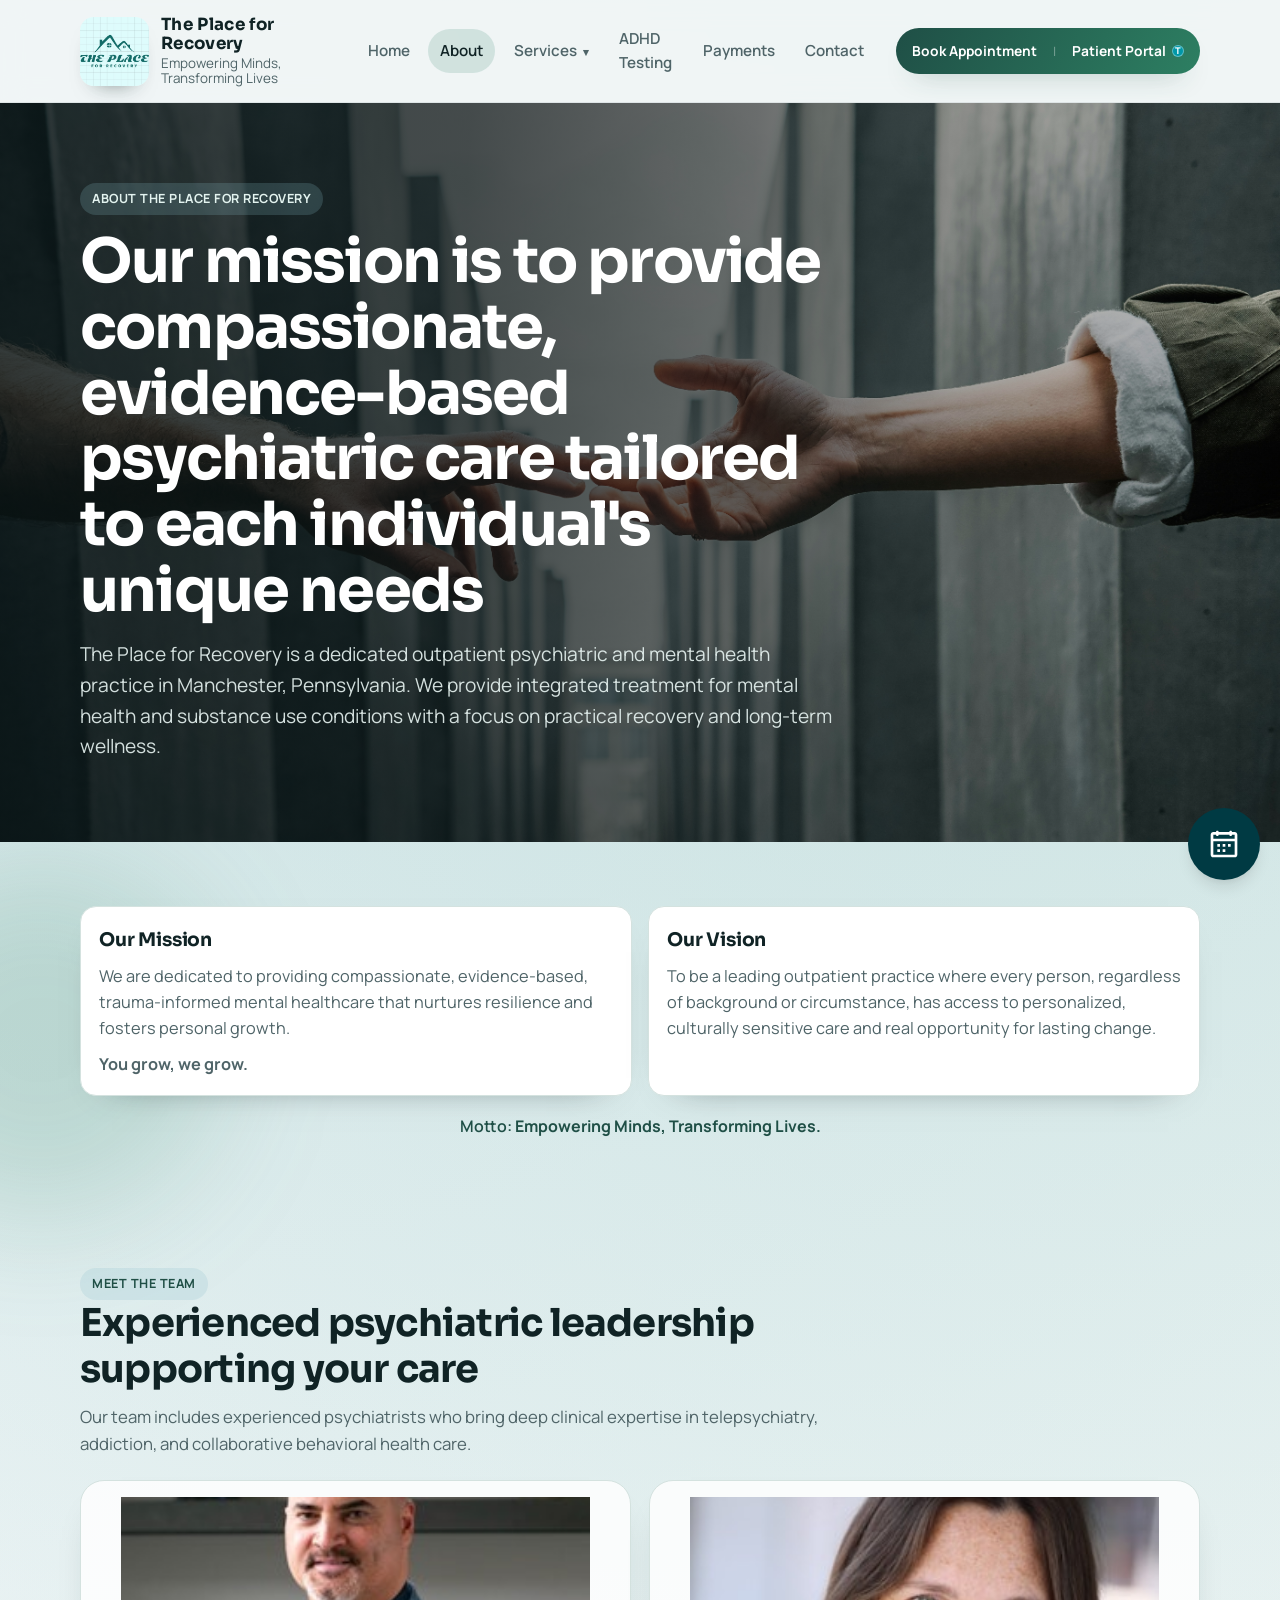
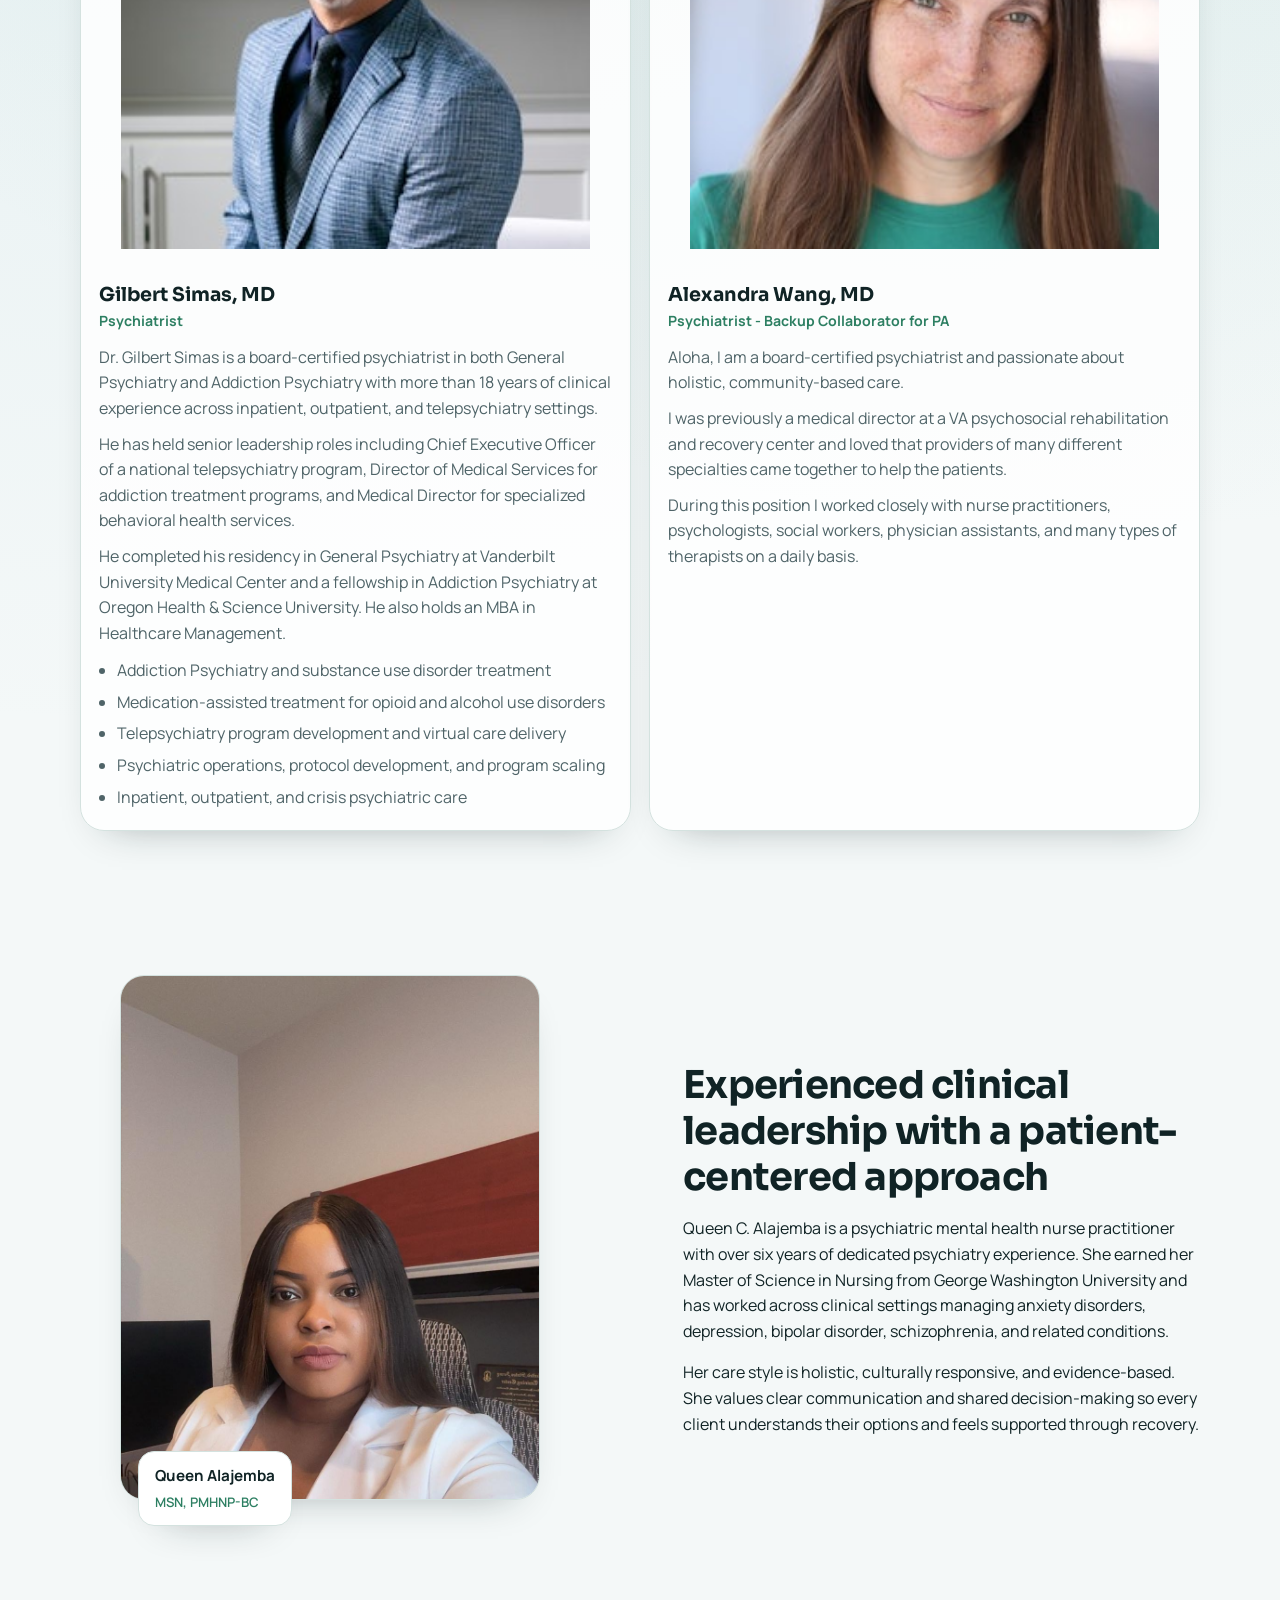
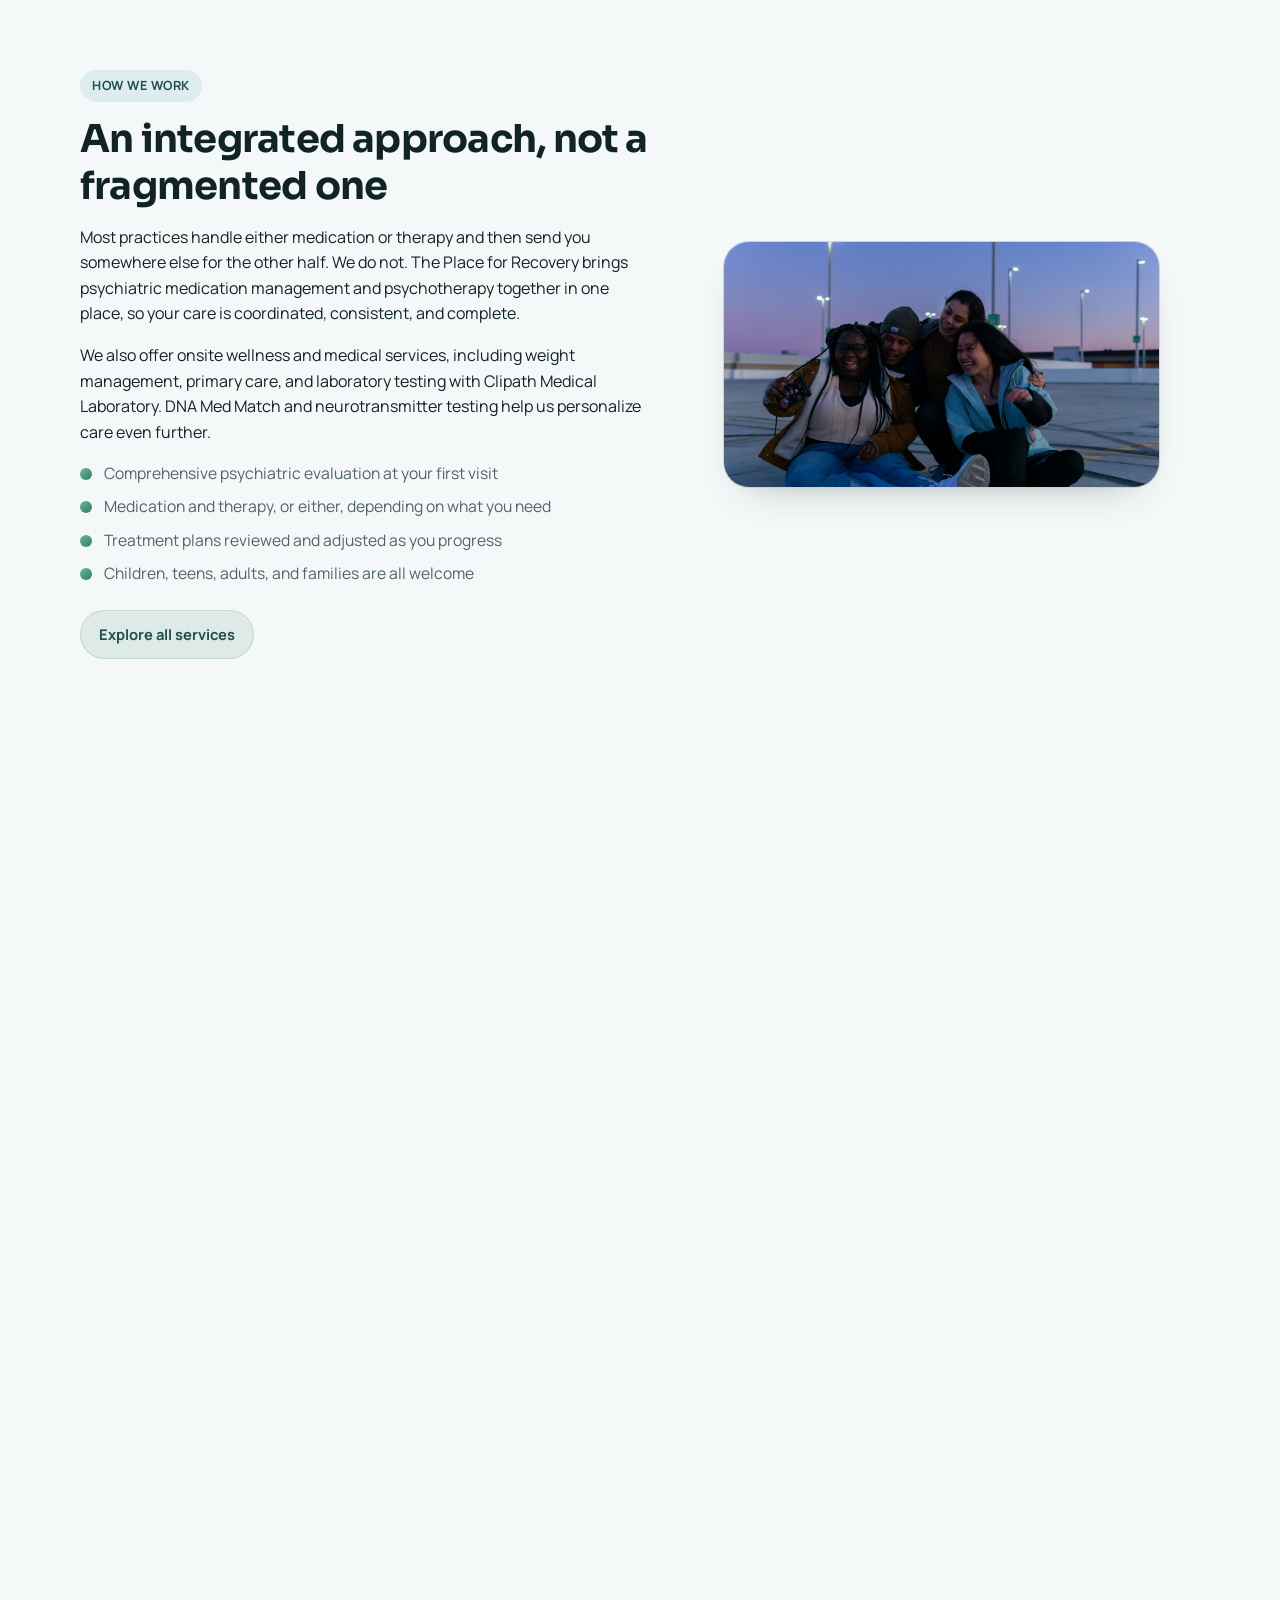
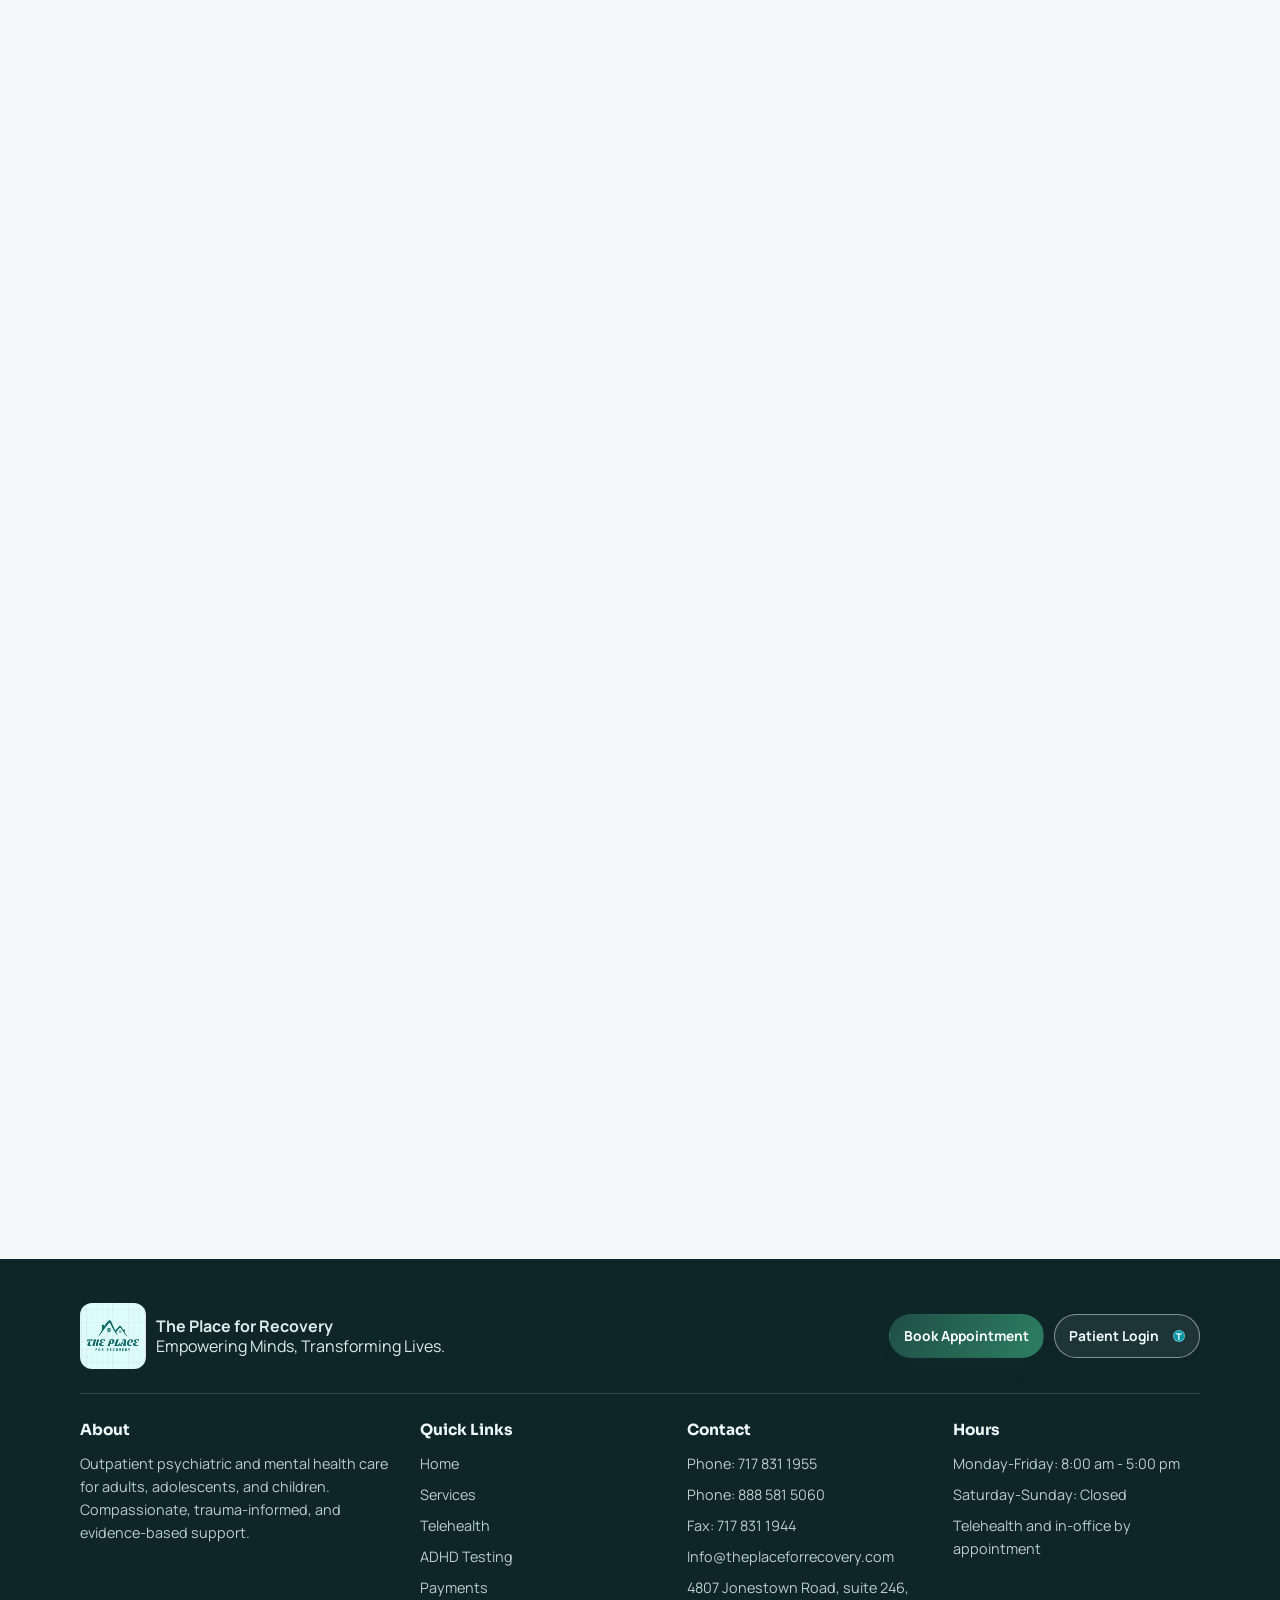
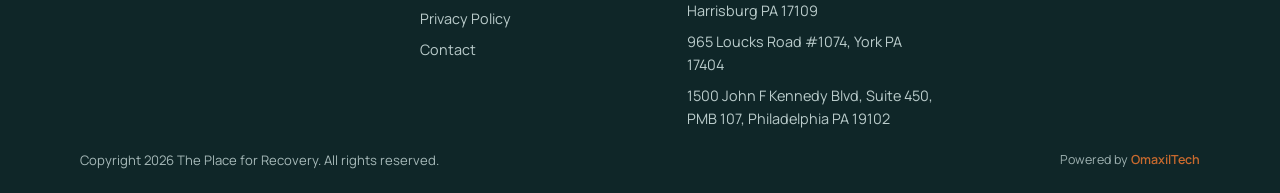
==== commit 5339340c: "Header CTA redesign, remove founder/provider-list text, clean up addresses - Header now shows Book A" ====
--- a/about.html
+++ b/about.html
@@ -71,7 +71,11 @@
           </nav>
 
           <div class="header-actions">
-            <a class="btn btn-primary nav-cta" href="#">Book Appointment</a>
+            <div class="nav-cta-group">
+              <a class="nav-cta-segment" href="#">Book Appointment</a>
+              <span class="nav-cta-divider" aria-hidden="true">|</span>
+              <a class="nav-cta-segment nav-cta-portal" href="#">Patient Portal</a>
+            </div>
             <button
               class="menu-toggle"
               type="button"
@@ -225,7 +229,6 @@
             </figure>
 
             <article data-reveal data-delay="1">
-              <span class="eyebrow">Meet the Founder</span>
               <h2 style="margin: 14px 0 10px">Experienced clinical leadership with a patient-centered approach</h2>
               <p>
                 Queen C. Alajemba is a psychiatric mental health nurse practitioner with over six years of dedicated psychiatry
--- a/css/styles.css
+++ b/css/styles.css
@@ -320,6 +320,37 @@
   border-color: rgba(255, 255, 255, 0.42);
 }
 
+.nav-cta-group {
+  display: inline-flex;
+  align-items: center;
+  border-radius: 999px;
+  background: linear-gradient(120deg, var(--teal-900), var(--teal-700));
+  box-shadow: 0 14px 28px -20px rgba(31, 79, 70, 0.85);
+  overflow: hidden;
+}
+
+.nav-cta-group .nav-cta-segment {
+  display: inline-flex;
+  align-items: center;
+  padding: 12px 16px;
+  color: #ffffff;
+  font-weight: 700;
+  font-size: 0.86rem;
+  white-space: nowrap;
+  transition: background-color 0.2s ease;
+}
+
+.nav-cta-group .nav-cta-segment:hover,
+.nav-cta-group .nav-cta-segment:focus-visible {
+  background-color: rgba(255, 255, 255, 0.14);
+}
+
+.nav-cta-divider {
+  color: rgba(255, 255, 255, 0.4);
+  font-size: 0.8rem;
+  line-height: 1;
+}
+
 body[data-page="home"] .booking-button {
   background-color: rgba(255, 255, 255, 0.86) !important;
   color: var(--teal-900) !important;
@@ -744,6 +775,53 @@
 .card-actions {
   margin-top: auto;
   padding-top: 14px;
+}
+
+.address-list {
+  display: grid;
+  gap: 14px;
+}
+
+.address-item {
+  display: flex;
+  align-items: flex-start;
+  gap: 10px;
+  padding-top: 14px;
+  border-top: 1px solid var(--border);
+}
+
+.address-item:first-child {
+  padding-top: 0;
+  border-top: none;
+}
+
+.address-pin {
+  flex: none;
+  width: 26px;
+  height: 26px;
+  margin-top: 2px;
+  border-radius: 50%;
+  display: grid;
+  place-items: center;
+  background: linear-gradient(135deg, rgba(141, 192, 204, 0.9), rgba(108, 180, 162, 0.95));
+}
+
+.address-pin svg {
+  width: 13px;
+  height: 13px;
+  fill: #ffffff;
+}
+
+.address-item strong {
+  display: block;
+  font-size: 0.95rem;
+  margin-bottom: 2px;
+}
+
+.address-item p {
+  margin: 0;
+  font-size: 0.9rem;
+  color: var(--muted);
 }
 
 .section-cta {
@@ -1797,7 +1875,7 @@
 
 @media (max-width: 1020px) {
   .nav-desktop,
-  .nav-cta {
+  .nav-cta-group {
     display: none;
   }
 
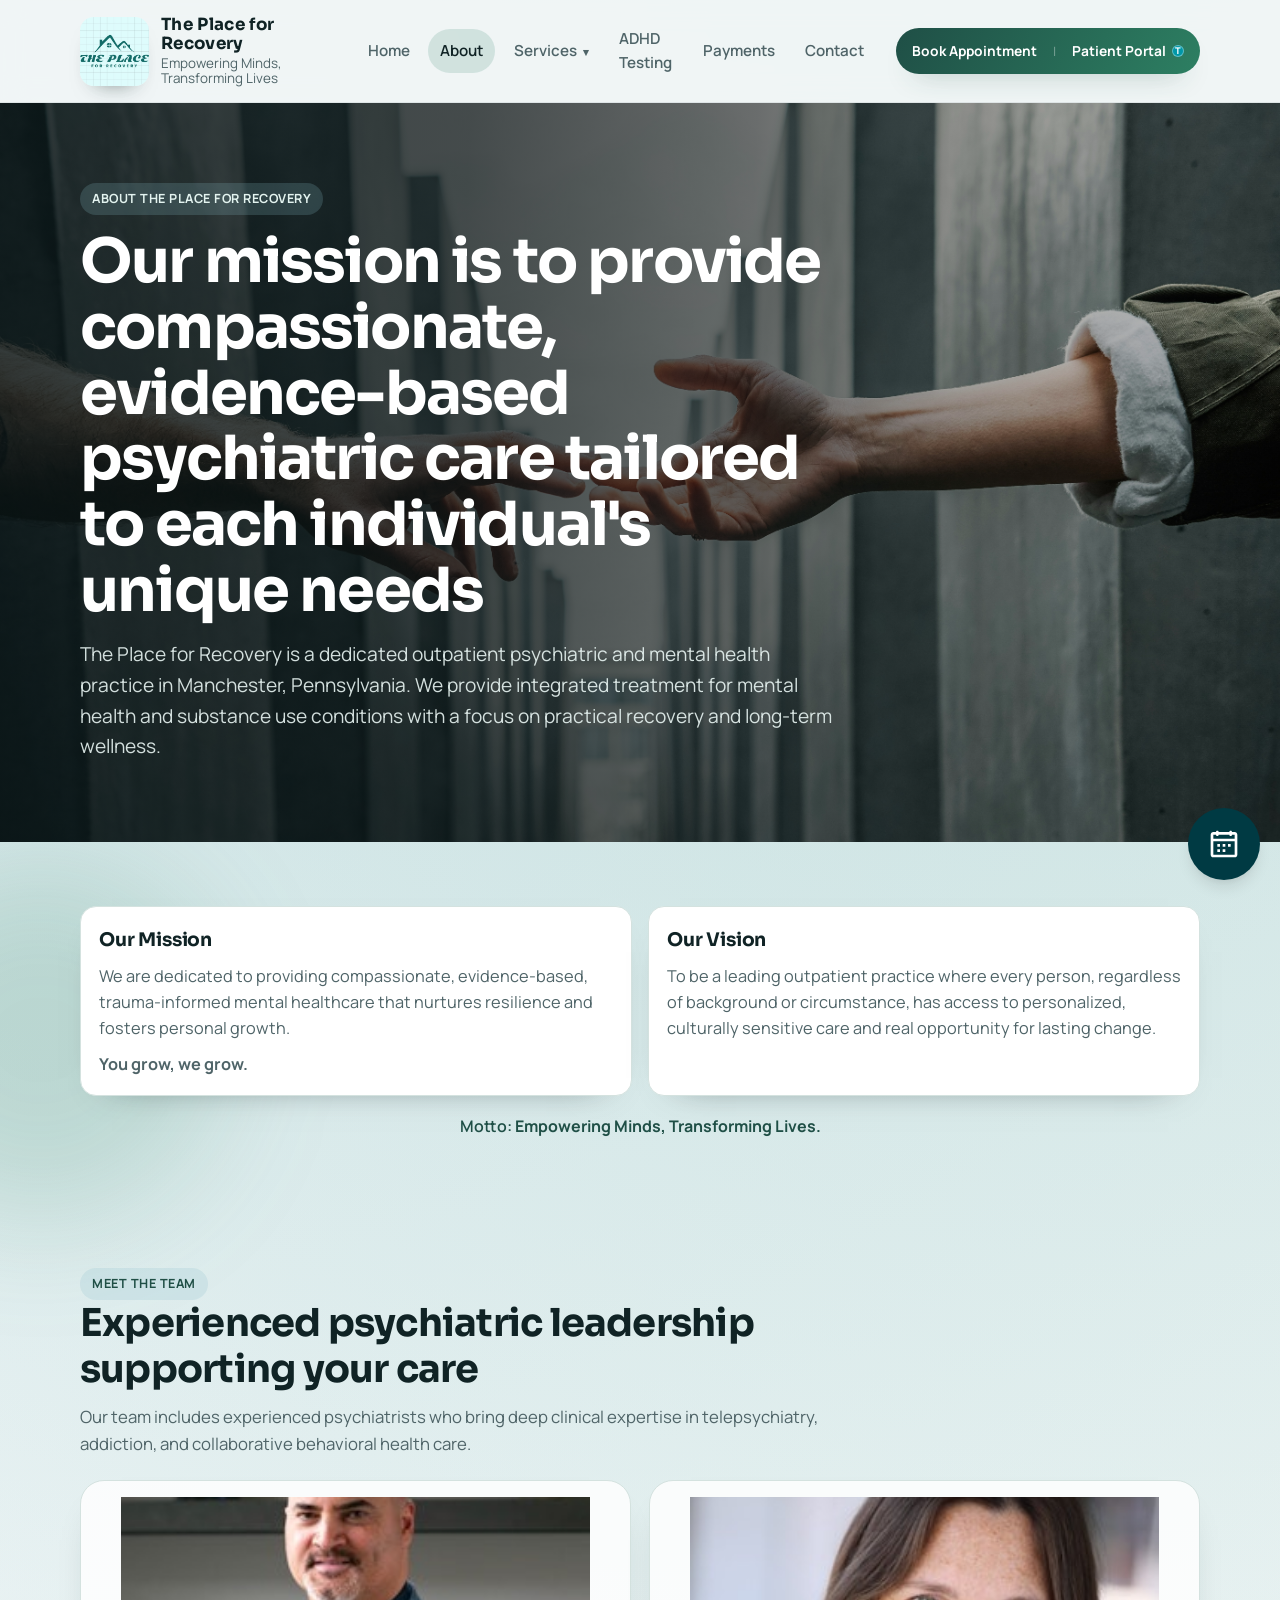
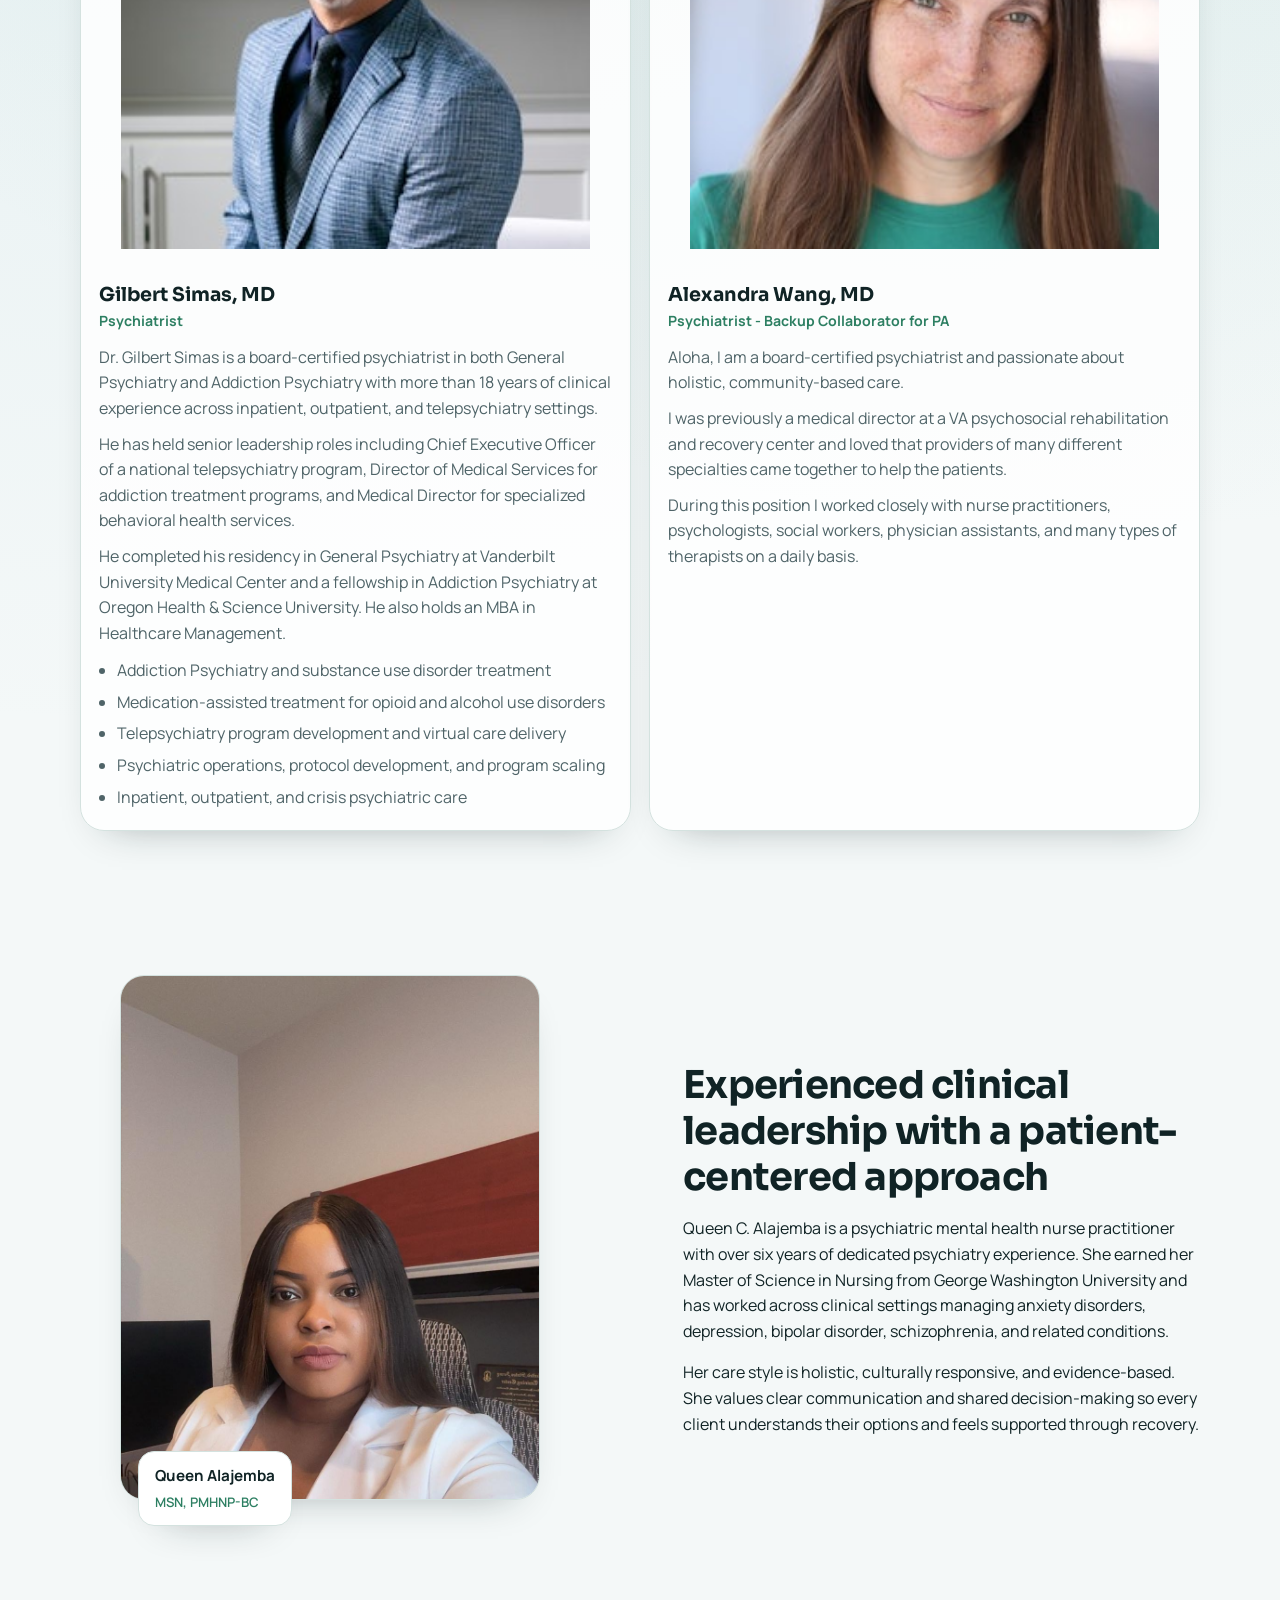
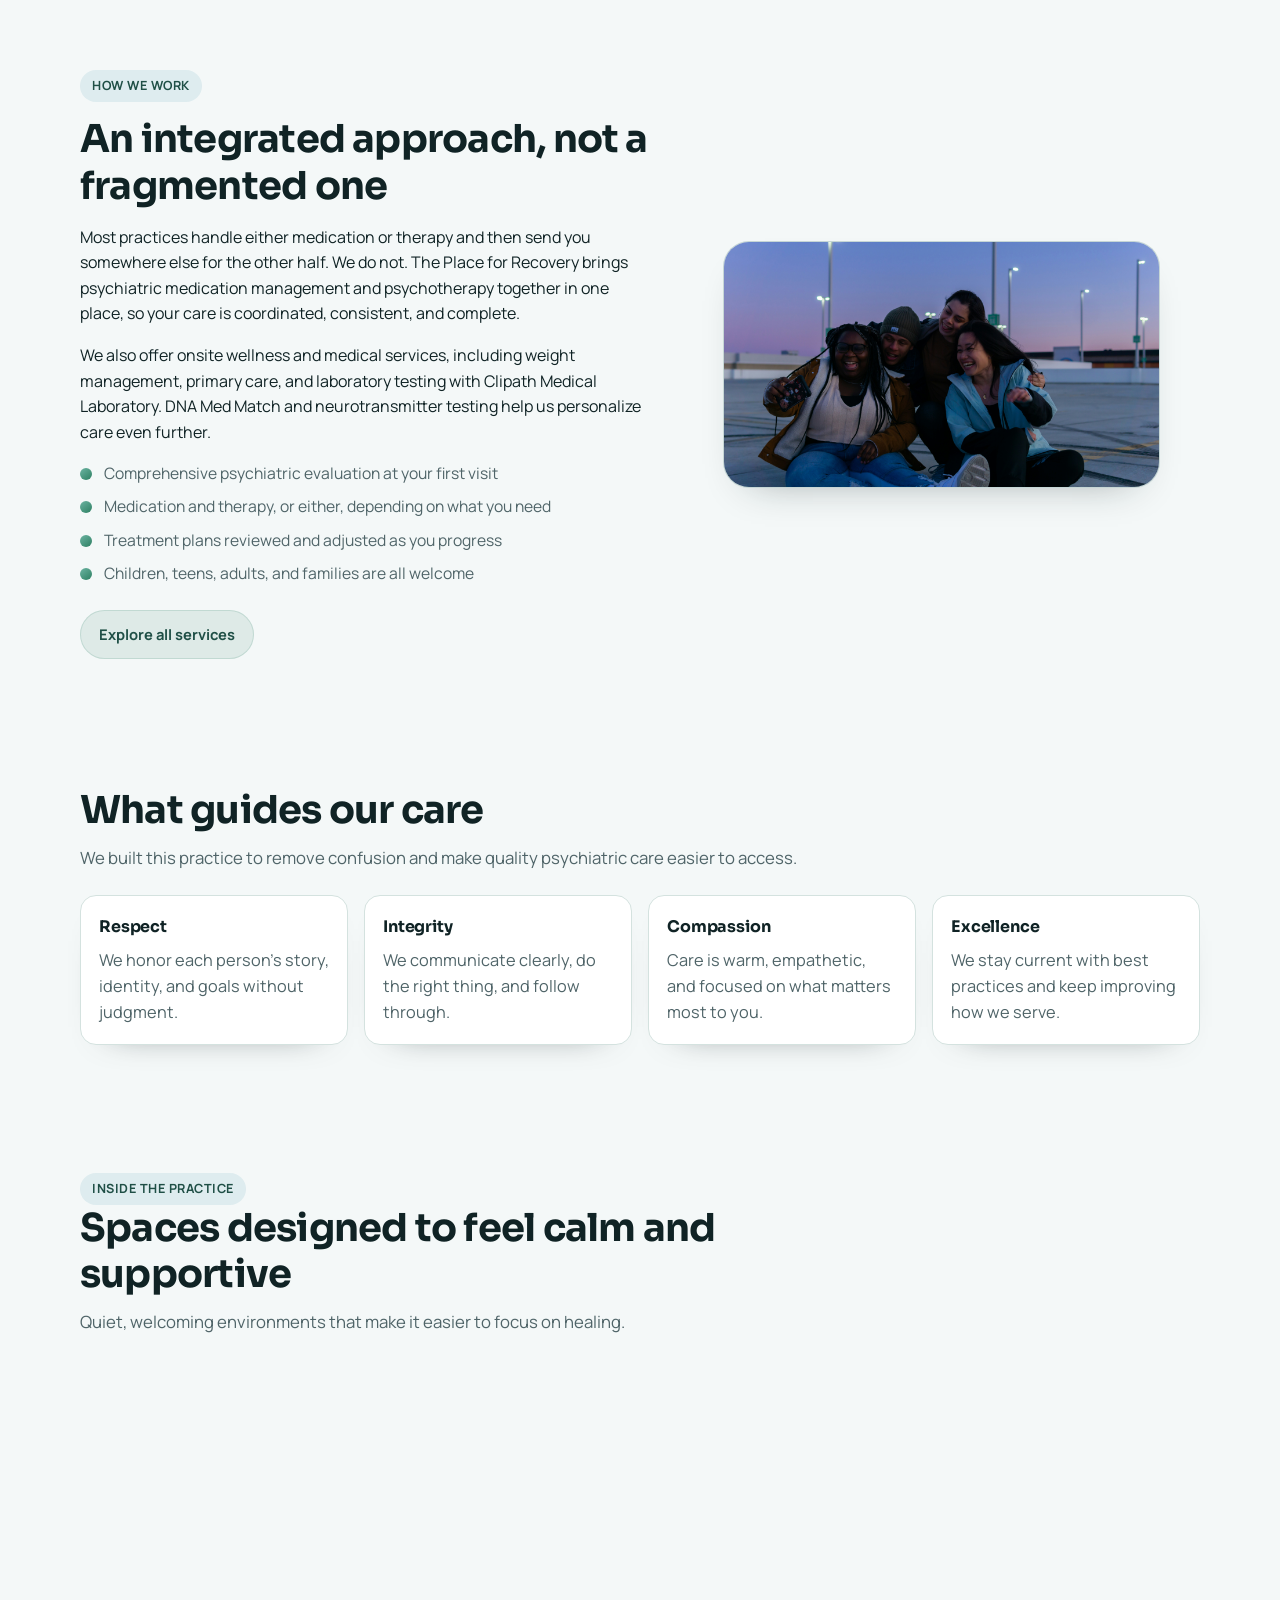
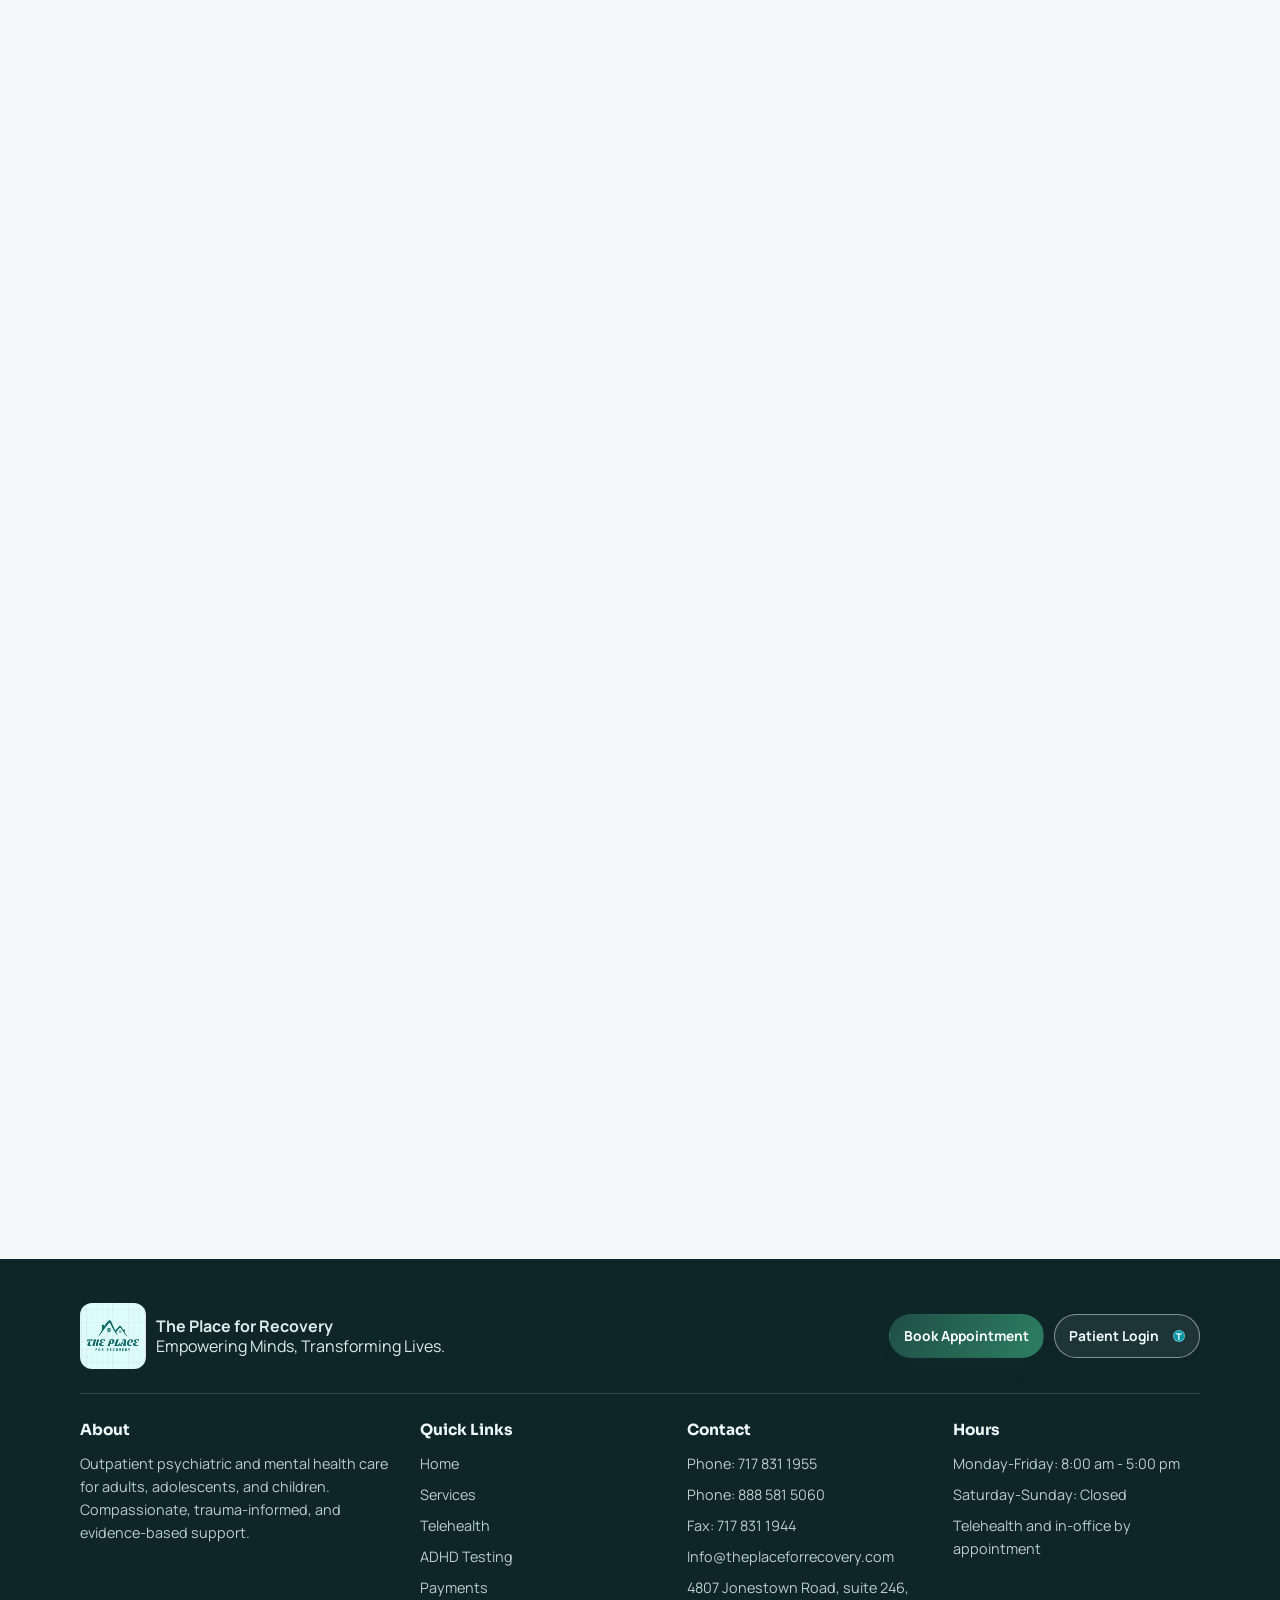
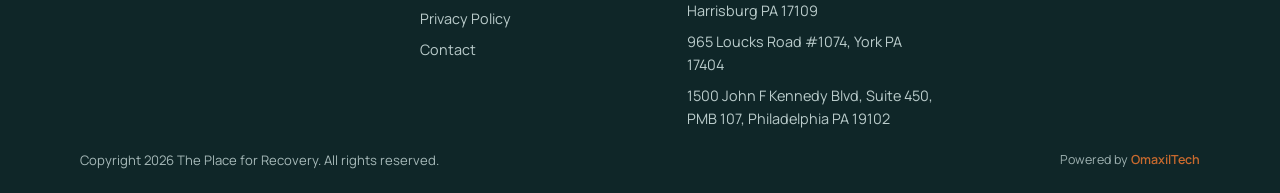
==== commit a626e6f0: "Remove Google Tag Manager and gtag.js tracking snippets sitewide Testing whether these third-party s" ====
--- a/about.html
+++ b/about.html
@@ -1,13 +1,81 @@
 ﻿<!DOCTYPE html>
 <html lang="en">
   <head>
-    <!-- Google Tag Manager -->
-    <script>(function(w,d,s,l,i){w[l]=w[l]||[];w[l].push({'gtm.start':
-    new Date().getTime(),event:'gtm.js'});var f=d.getElementsByTagName(s)[0],
-    j=d.createElement(s),dl=l!='dataLayer'?'&l='+l:'';j.async=true;j.src=
-    'https://www.googletagmanager.com/gtm.js?id='+i+dl;f.parentNode.insertBefore(j,f);
-    })(window,document,'script','dataLayer','GTM-PWMWR3NL');</script>
-    <!-- End Google Tag Manager -->
+    <link rel="canonical" href="https://www.theplaceforrecovery.com/about.html" />
+    <script type="application/ld+json">
+{
+  "@context": "https://schema.org",
+  "@type": "MedicalBusiness",
+  "name": "The Place for Recovery",
+  "url": "https://www.theplaceforrecovery.com/",
+  "logo": "https://www.theplaceforrecovery.com/assets/images/newlogo.jpg",
+  "image": "https://www.theplaceforrecovery.com/assets/images/newlogo.jpg",
+  "description": "Outpatient psychiatric and mental health practice providing psychiatric evaluation, medication management, psychotherapy, substance use treatment, ADHD testing, and telehealth in Pennsylvania and Maryland.",
+  "telephone": "+1-717-831-1955",
+  "email": "Info@theplaceforrecovery.com",
+  "medicalSpecialty": [
+    "Psychiatric",
+    "Psychotherapy",
+    "Addiction Medicine"
+  ],
+  "address": {
+    "@type": "PostalAddress",
+    "streetAddress": "4807 Jonestown Road, Suite 246",
+    "addressLocality": "Harrisburg",
+    "addressRegion": "PA",
+    "postalCode": "17109",
+    "addressCountry": "US"
+  },
+  "areaServed": [
+    {
+      "@type": "City",
+      "name": "Harrisburg, PA"
+    },
+    {
+      "@type": "City",
+      "name": "York, PA"
+    },
+    {
+      "@type": "City",
+      "name": "Philadelphia, PA"
+    },
+    {
+      "@type": "State",
+      "name": "Pennsylvania"
+    },
+    {
+      "@type": "State",
+      "name": "Maryland"
+    }
+  ],
+  "founder": {
+    "@type": "Person",
+    "name": "Queen Alajemba",
+    "honorificSuffix": "MSN, PMHNP-BC",
+    "jobTitle": "Psychiatric Mental Health Nurse Practitioner"
+  },
+  "employee": [
+    {
+      "@type": "Person",
+      "name": "Queen Alajemba",
+      "honorificSuffix": "MSN, PMHNP-BC",
+      "jobTitle": "Psychiatric Mental Health Nurse Practitioner"
+    },
+    {
+      "@type": "Physician",
+      "name": "Gilbert Simas",
+      "honorificSuffix": "MD",
+      "jobTitle": "Psychiatrist"
+    },
+    {
+      "@type": "Physician",
+      "name": "Alexandra Wang",
+      "honorificSuffix": "MD",
+      "jobTitle": "Psychiatrist"
+    }
+  ]
+}
+    </script>
     <meta charset="UTF-8" />
     <meta name="viewport" content="width=device-width, initial-scale=1.0" />
     <title>About | The Place for Recovery</title>
@@ -24,21 +92,8 @@
     <link rel="icon" type="image/jpeg" href="assets/images/newlogo.jpg" />
     <link rel="stylesheet" href="css/styles.css" />
     <script defer src="js/main.js"></script>
-      <!-- Google tag (gtag.js) -->
-    <script async src="https://www.googletagmanager.com/gtag/js?id=AW-18288629618"></script>
-    <script>
-      window.dataLayer = window.dataLayer || [];
-      function gtag(){dataLayer.push(arguments);}
-      gtag('js', new Date());
-
-      gtag('config', 'AW-18288629618');
-    </script>
   </head>
   <body data-page="about">
-    <!-- Google Tag Manager (noscript) -->
-    <noscript><iframe src="https://www.googletagmanager.com/ns.html?id=GTM-PWMWR3NL"
-    height="0" width="0" style="display:none;visibility:hidden"></iframe></noscript>
-    <!-- End Google Tag Manager (noscript) -->
     <div class="site-shell">
       <div class="bg-orb one"></div>
       <div class="bg-orb two"></div>
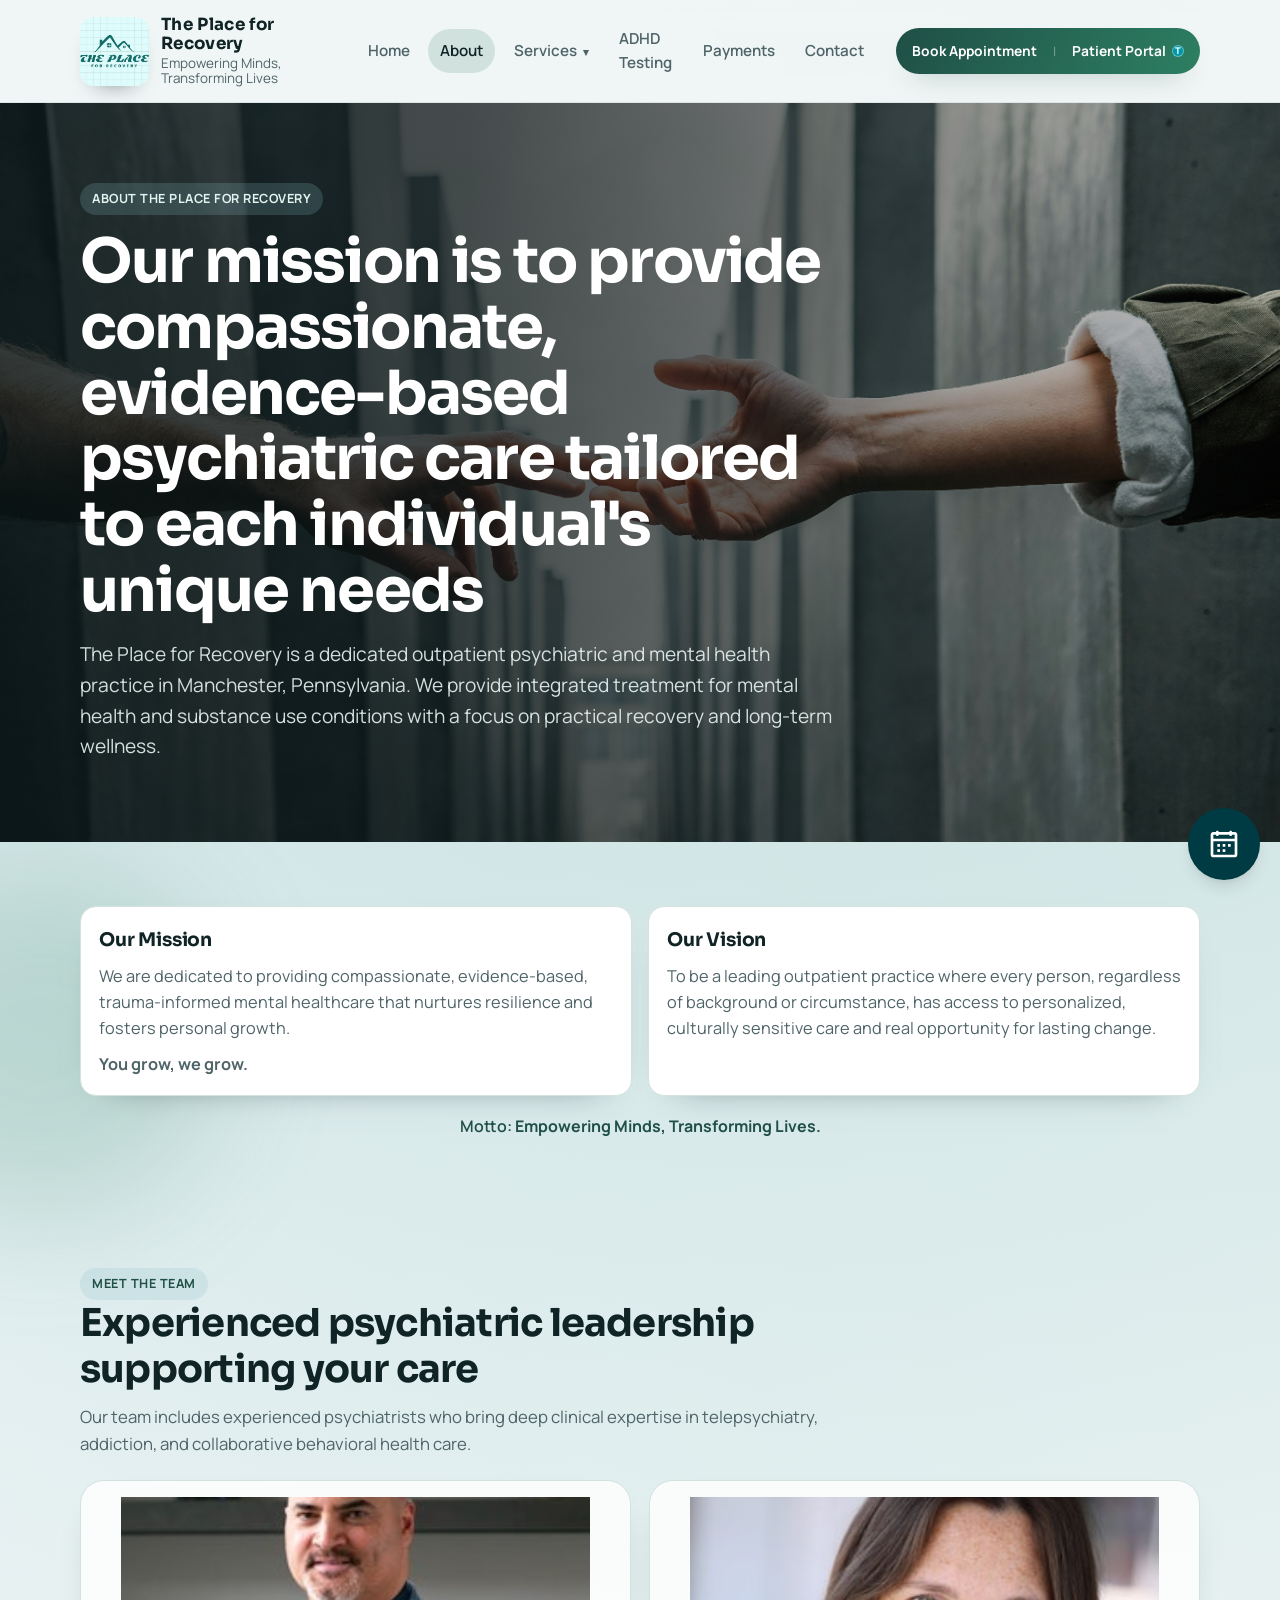
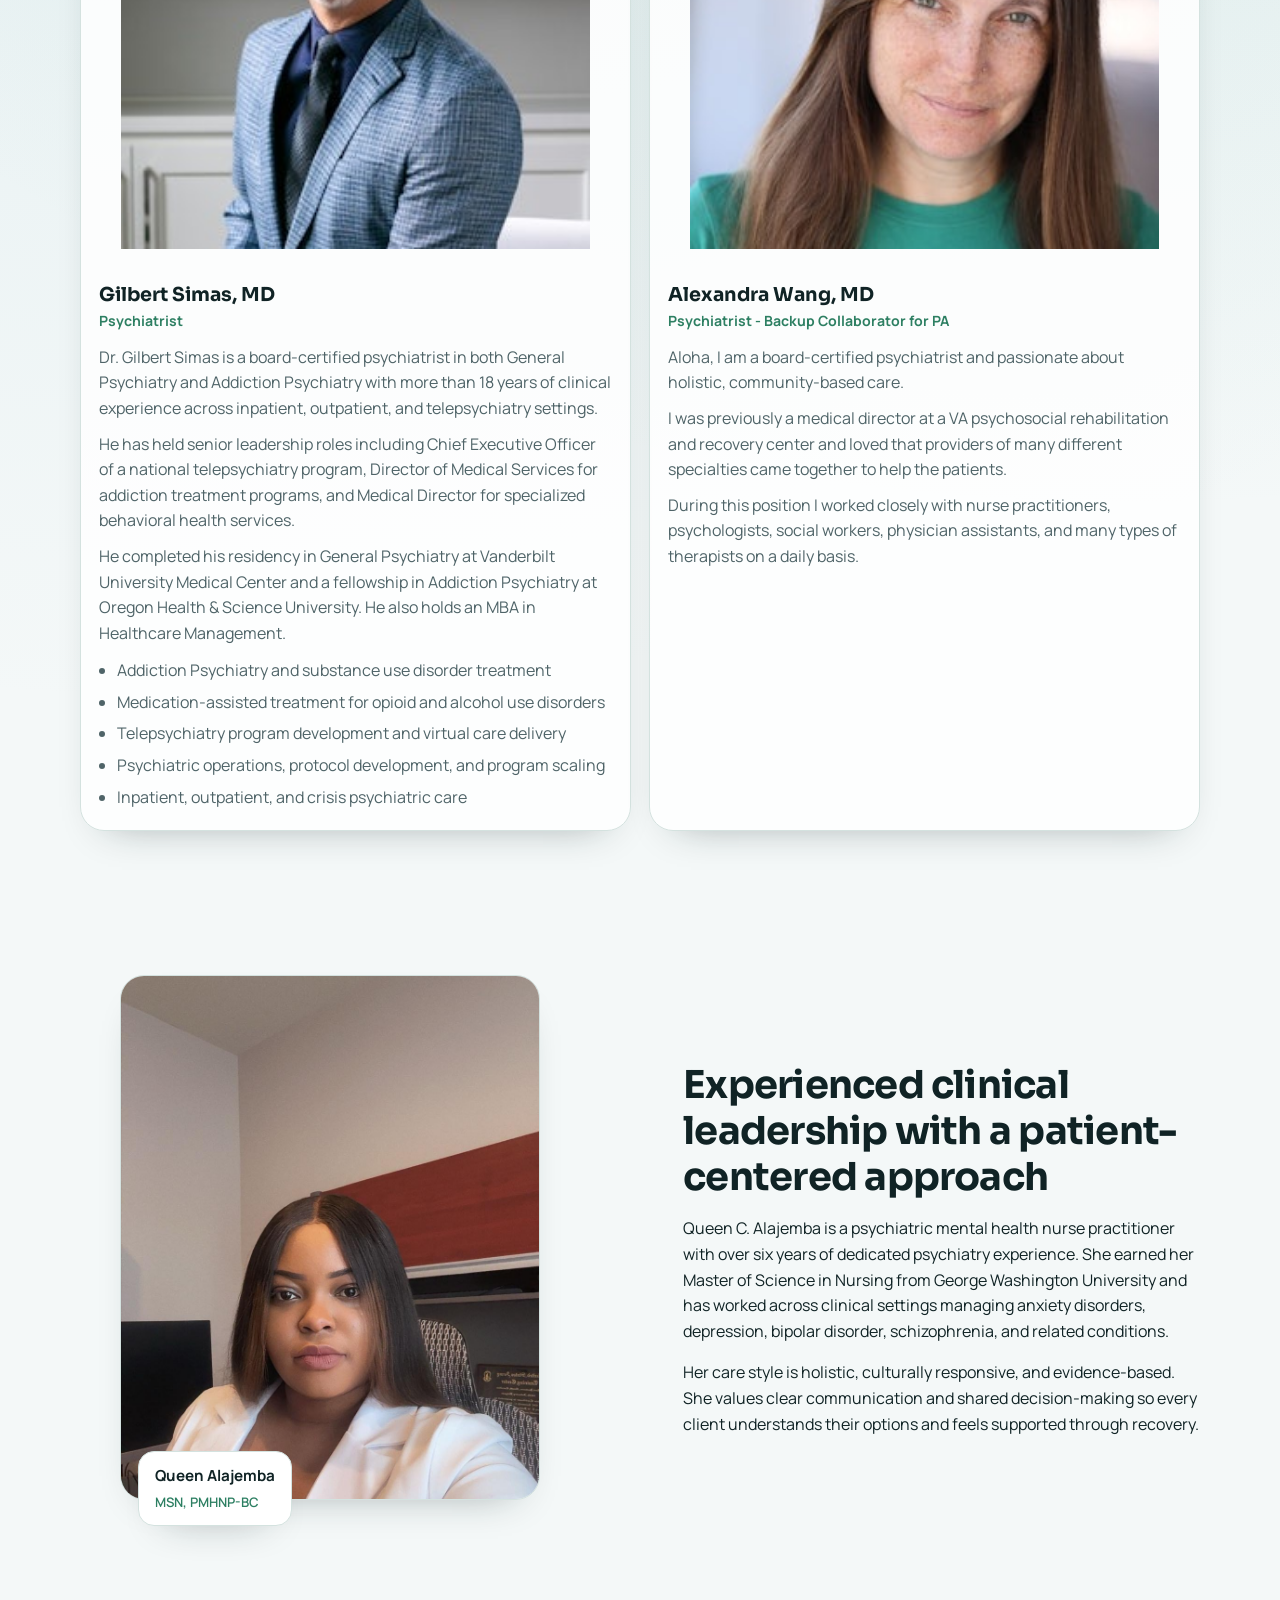
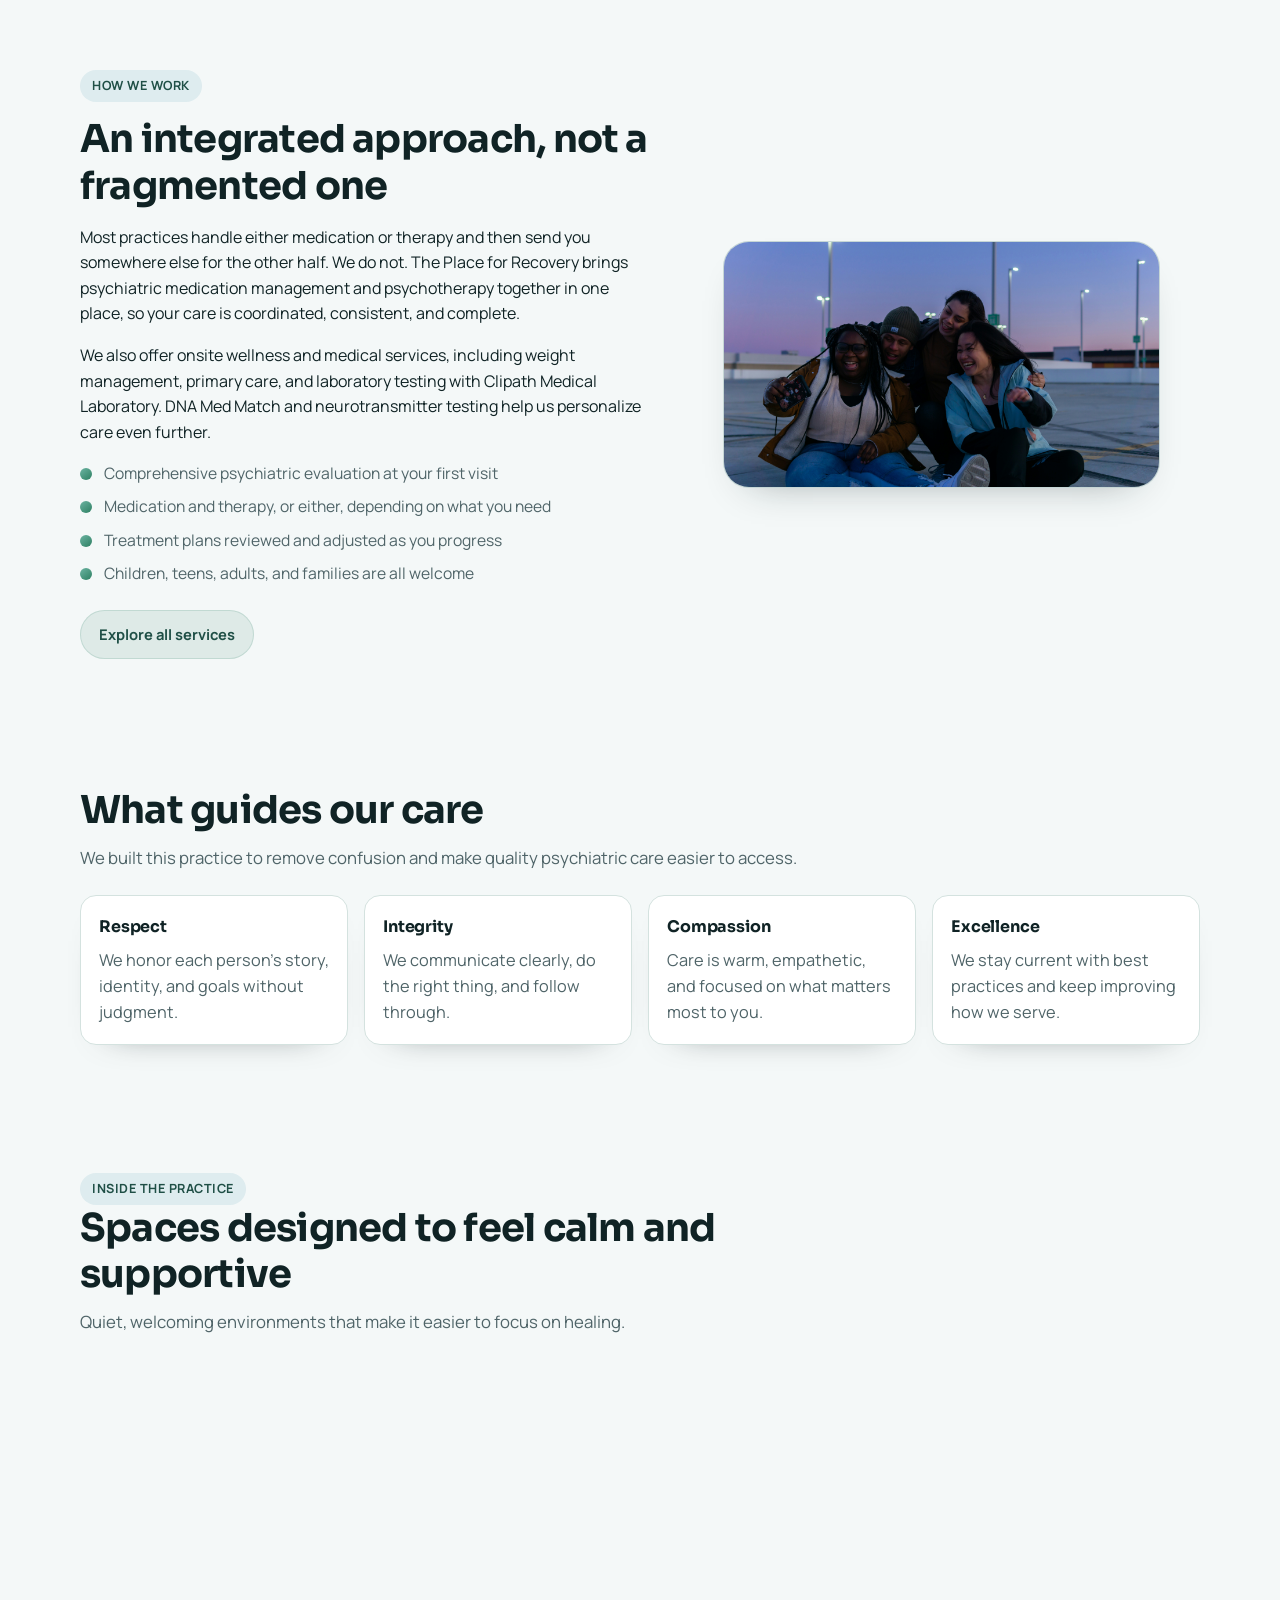
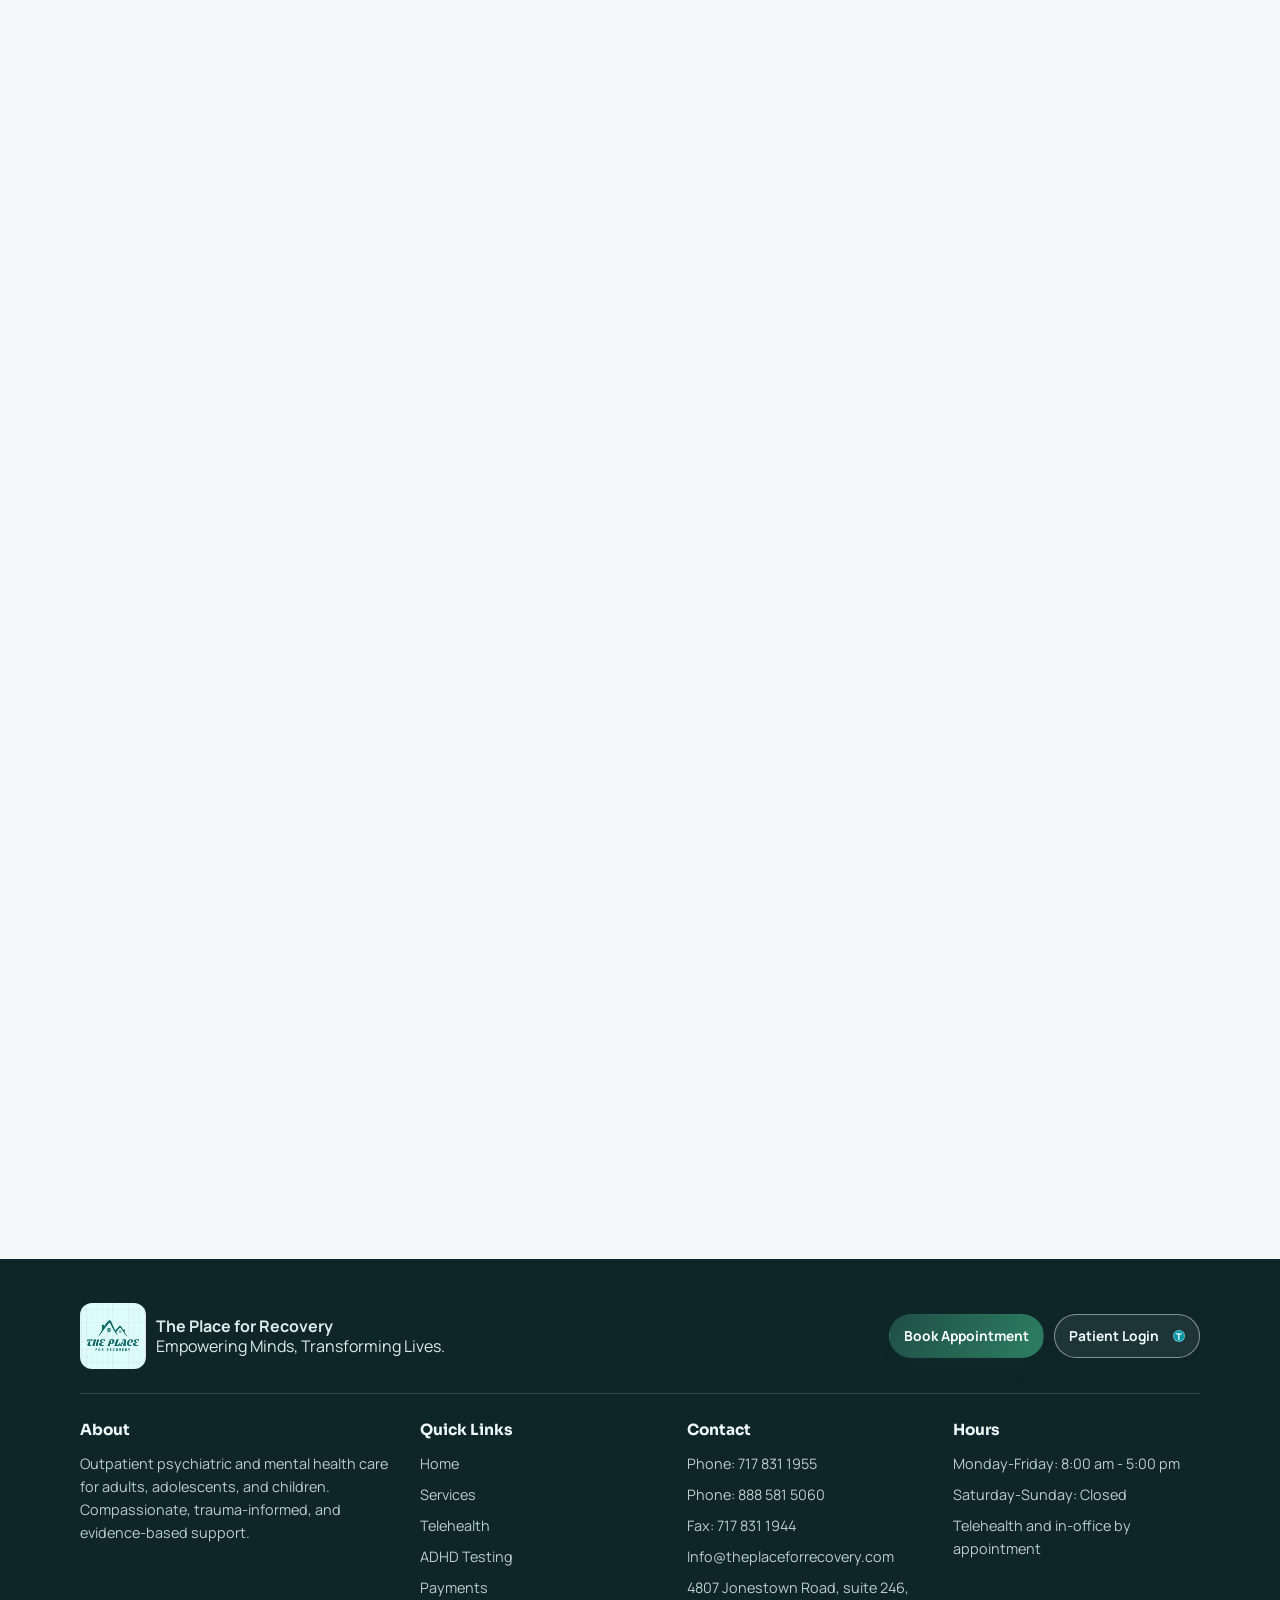
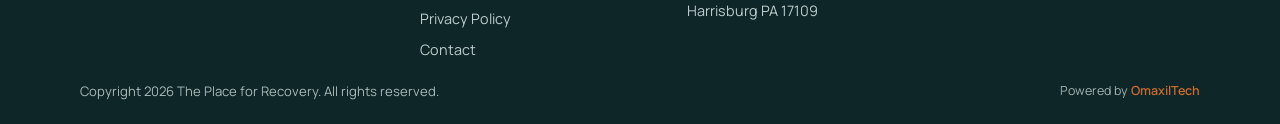
==== commit 5c931bcc: "Remove York and Philadelphia office addresses sitewide Drop 965 Loucks Road (York) and 1500 JFK Blvd" ====
--- a/about.html
+++ b/about.html
@@ -460,8 +460,6 @@
                 <li>Fax: 717 831 1944</li>
                 <li><a href="mailto:Info@theplaceforrecovery.com">Info@theplaceforrecovery.com</a></li>
                 <li>4807 Jonestown Road, suite 246, Harrisburg PA 17109</li>
-                <li>965 Loucks Road #1074, York PA 17404</li>
-                <li>1500 John F Kennedy Blvd, Suite 450, PMB 107, Philadelphia PA 19102</li>
               </ul>
             </div>
             <div>
--- a/css/styles.css
+++ b/css/styles.css
@@ -1740,6 +1740,40 @@
   resize: vertical;
 }
 
+.sms-disclosure {
+  font-size: 0.78rem;
+  line-height: 1.5;
+  color: var(--muted);
+  background: rgba(45, 127, 98, 0.06);
+  border: 1px solid rgba(45, 127, 98, 0.16);
+  border-radius: 10px;
+  padding: 10px 12px;
+  margin: 2px 0;
+}
+
+.sms-disclosure p {
+  margin: 0 0 4px;
+}
+
+.sms-disclosure p:last-child {
+  margin-bottom: 0;
+}
+
+.consent-check {
+  display: flex;
+  align-items: flex-start;
+  gap: 8px;
+  font-size: 0.85rem;
+  font-weight: 500;
+  color: var(--text);
+}
+
+.consent-check input[type="checkbox"] {
+  width: auto;
+  margin-top: 3px;
+  flex-shrink: 0;
+}
+
 .site-footer {
   margin-top: clamp(3rem, 6vw, 5rem);
   background: #0f2628;
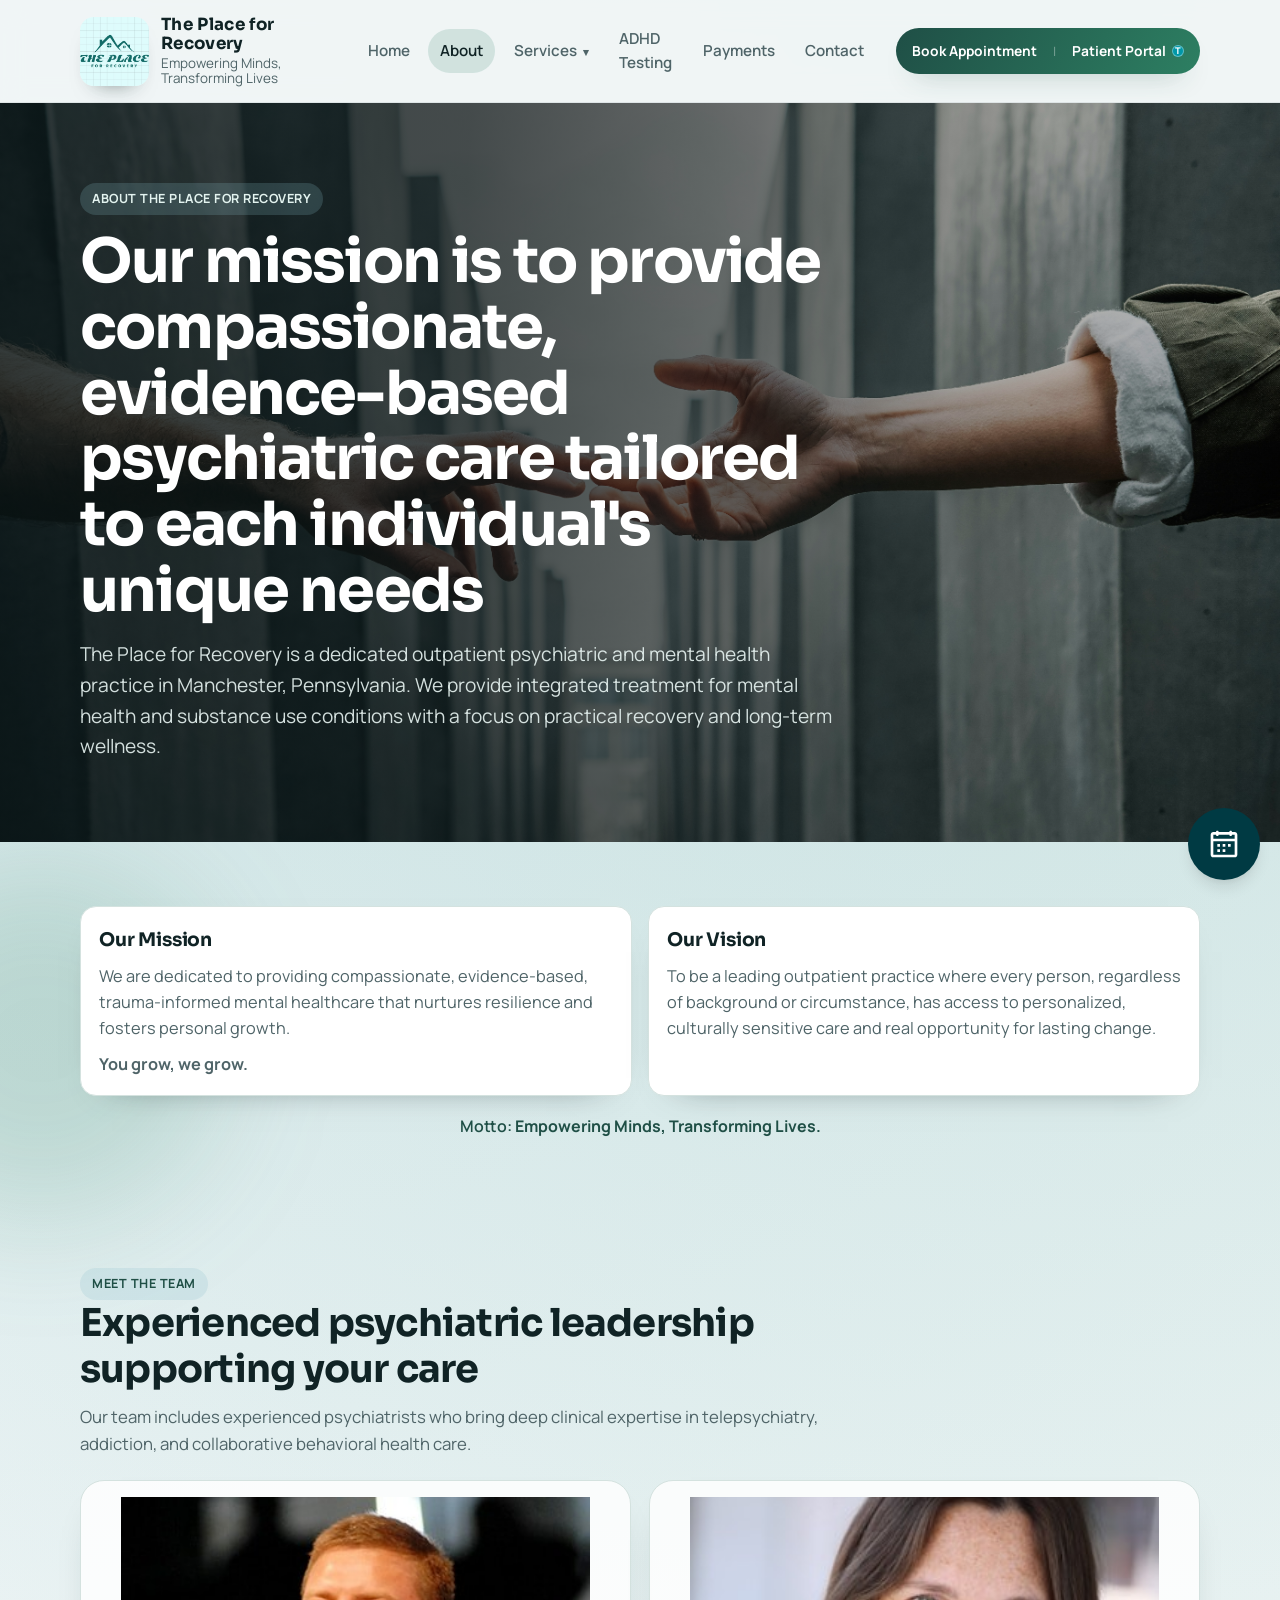
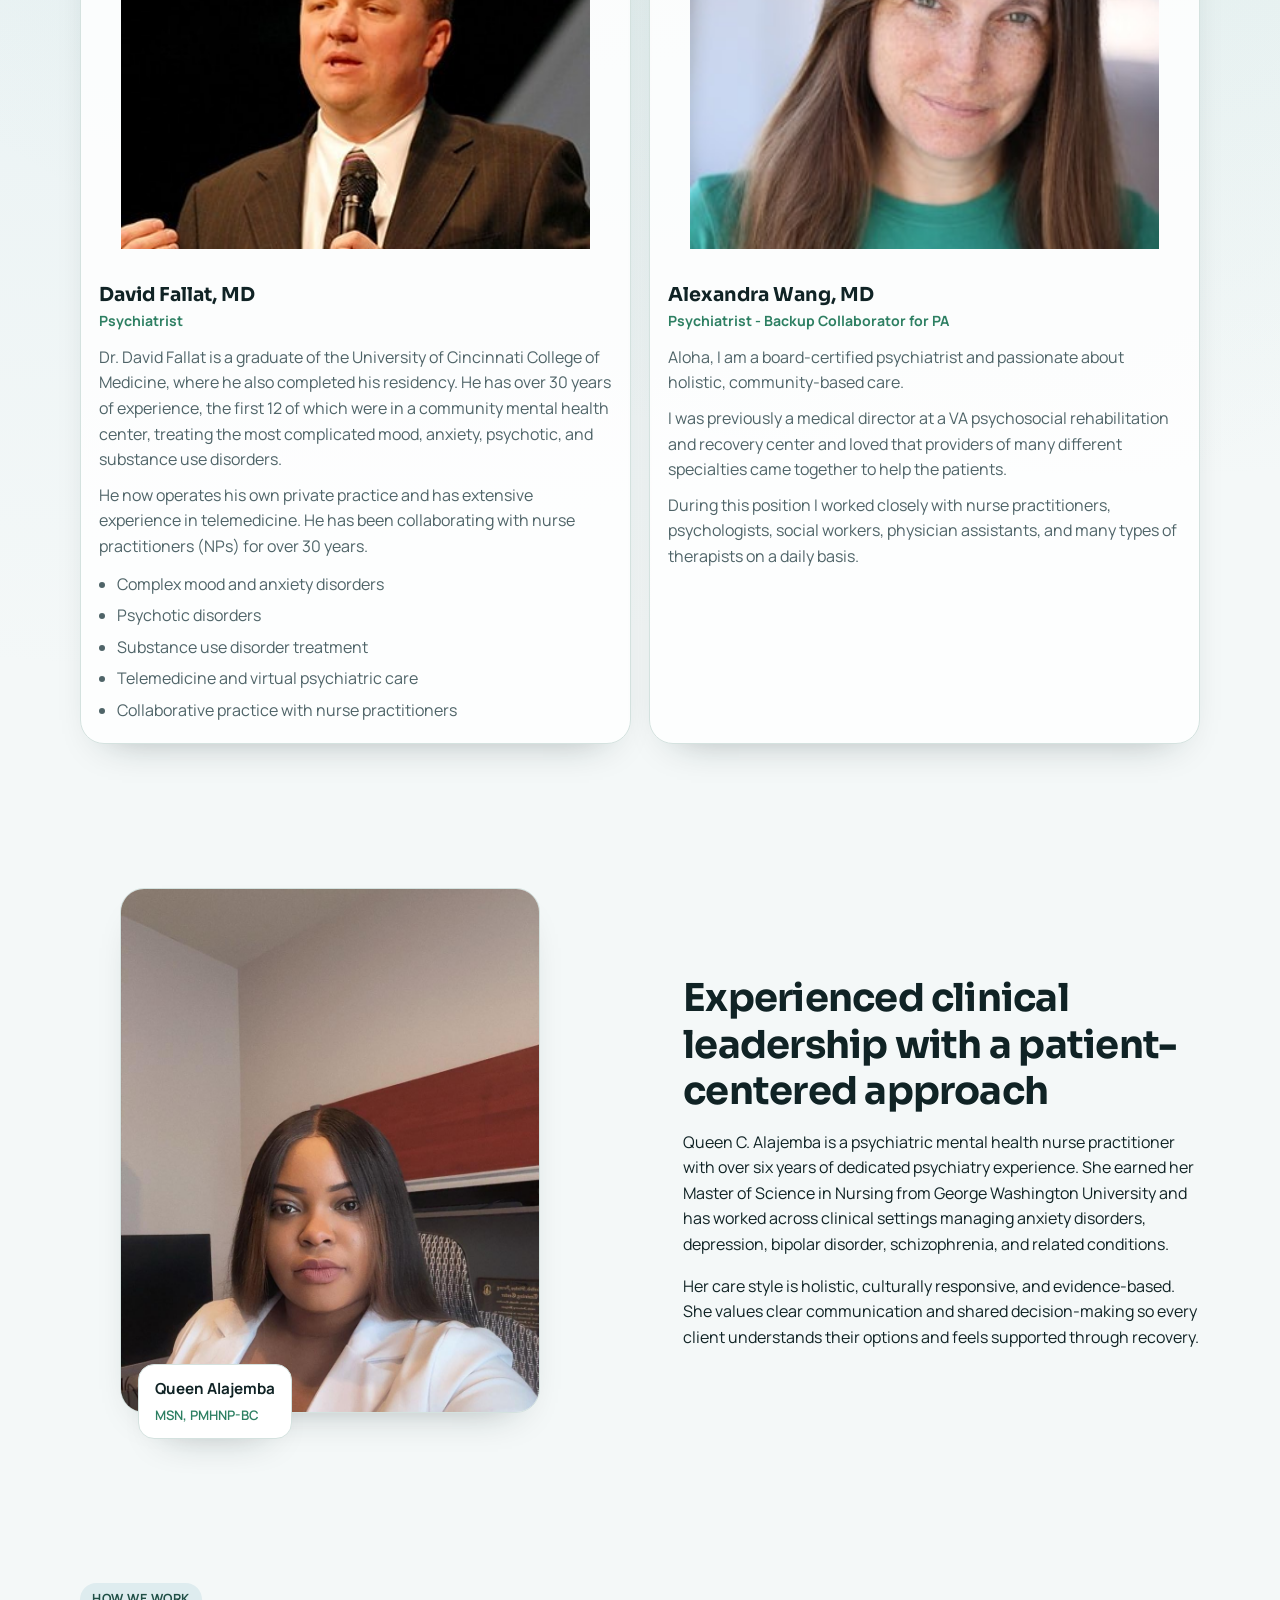
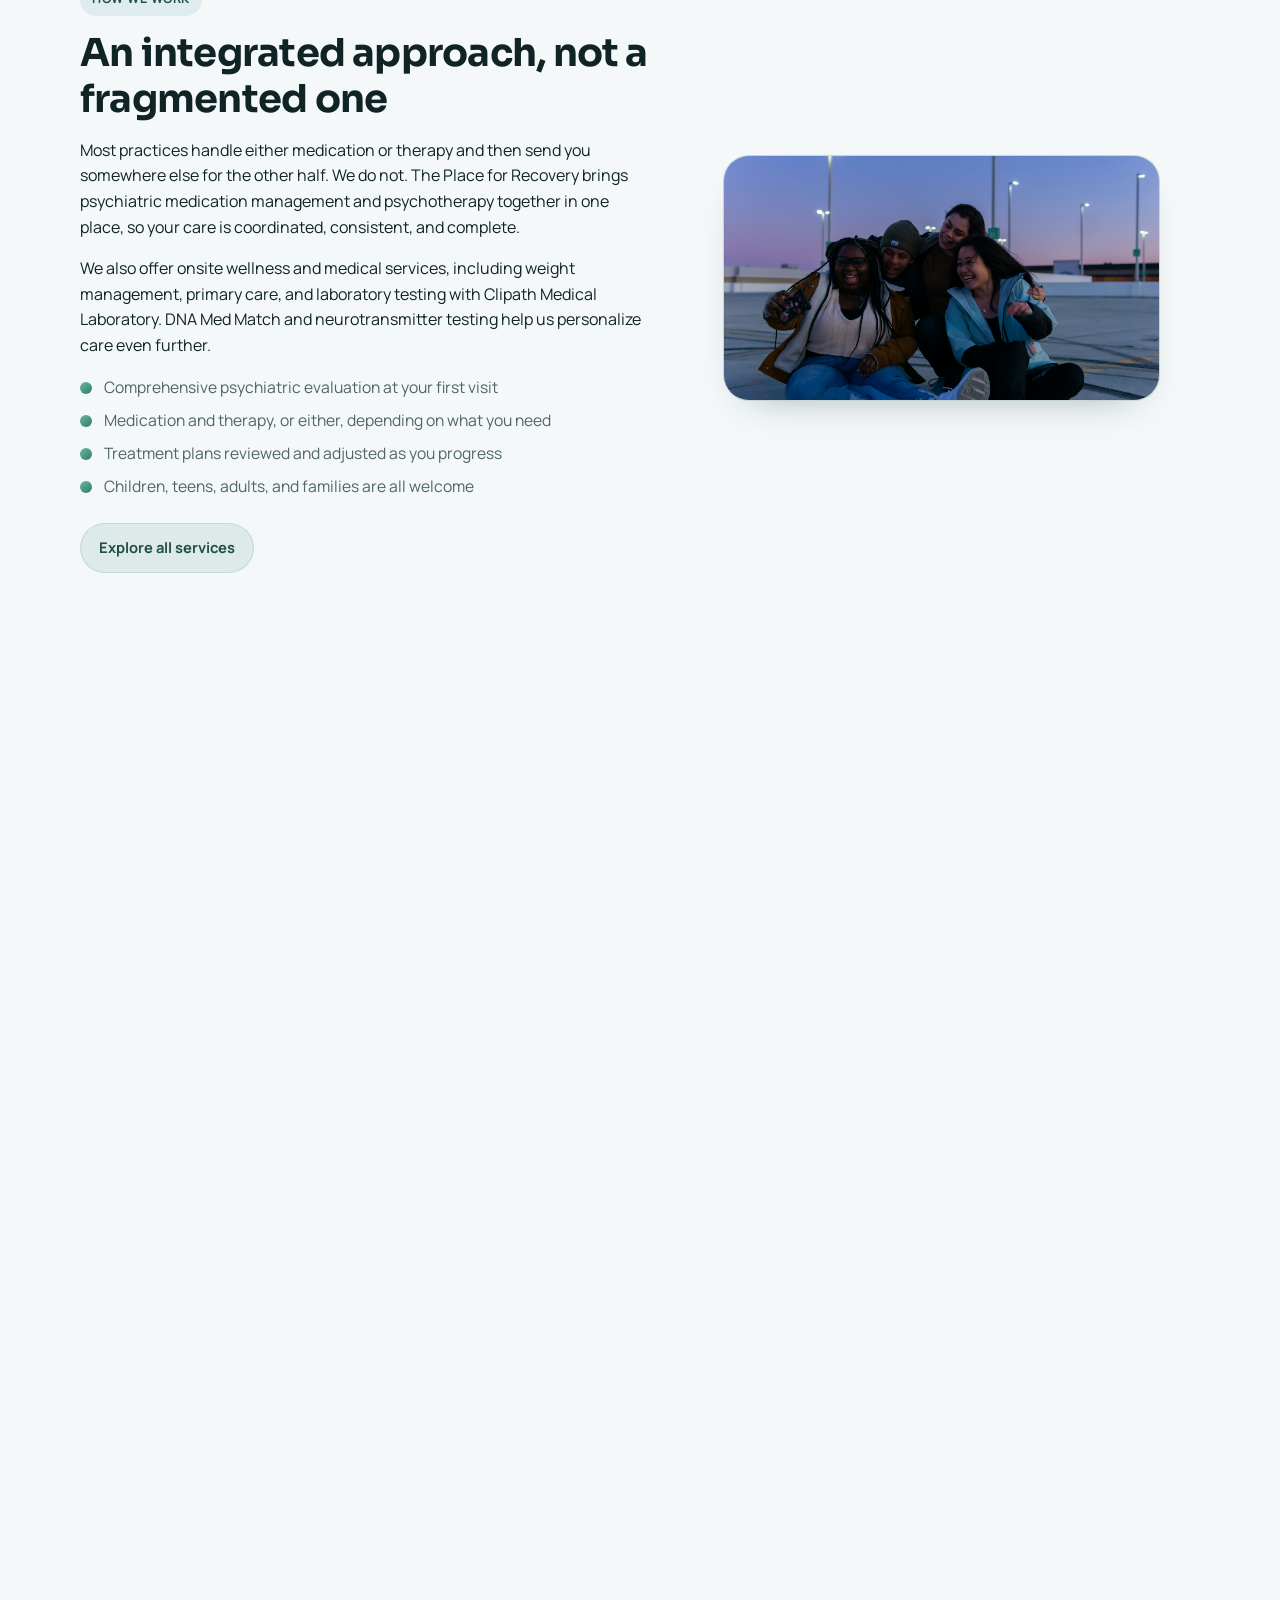
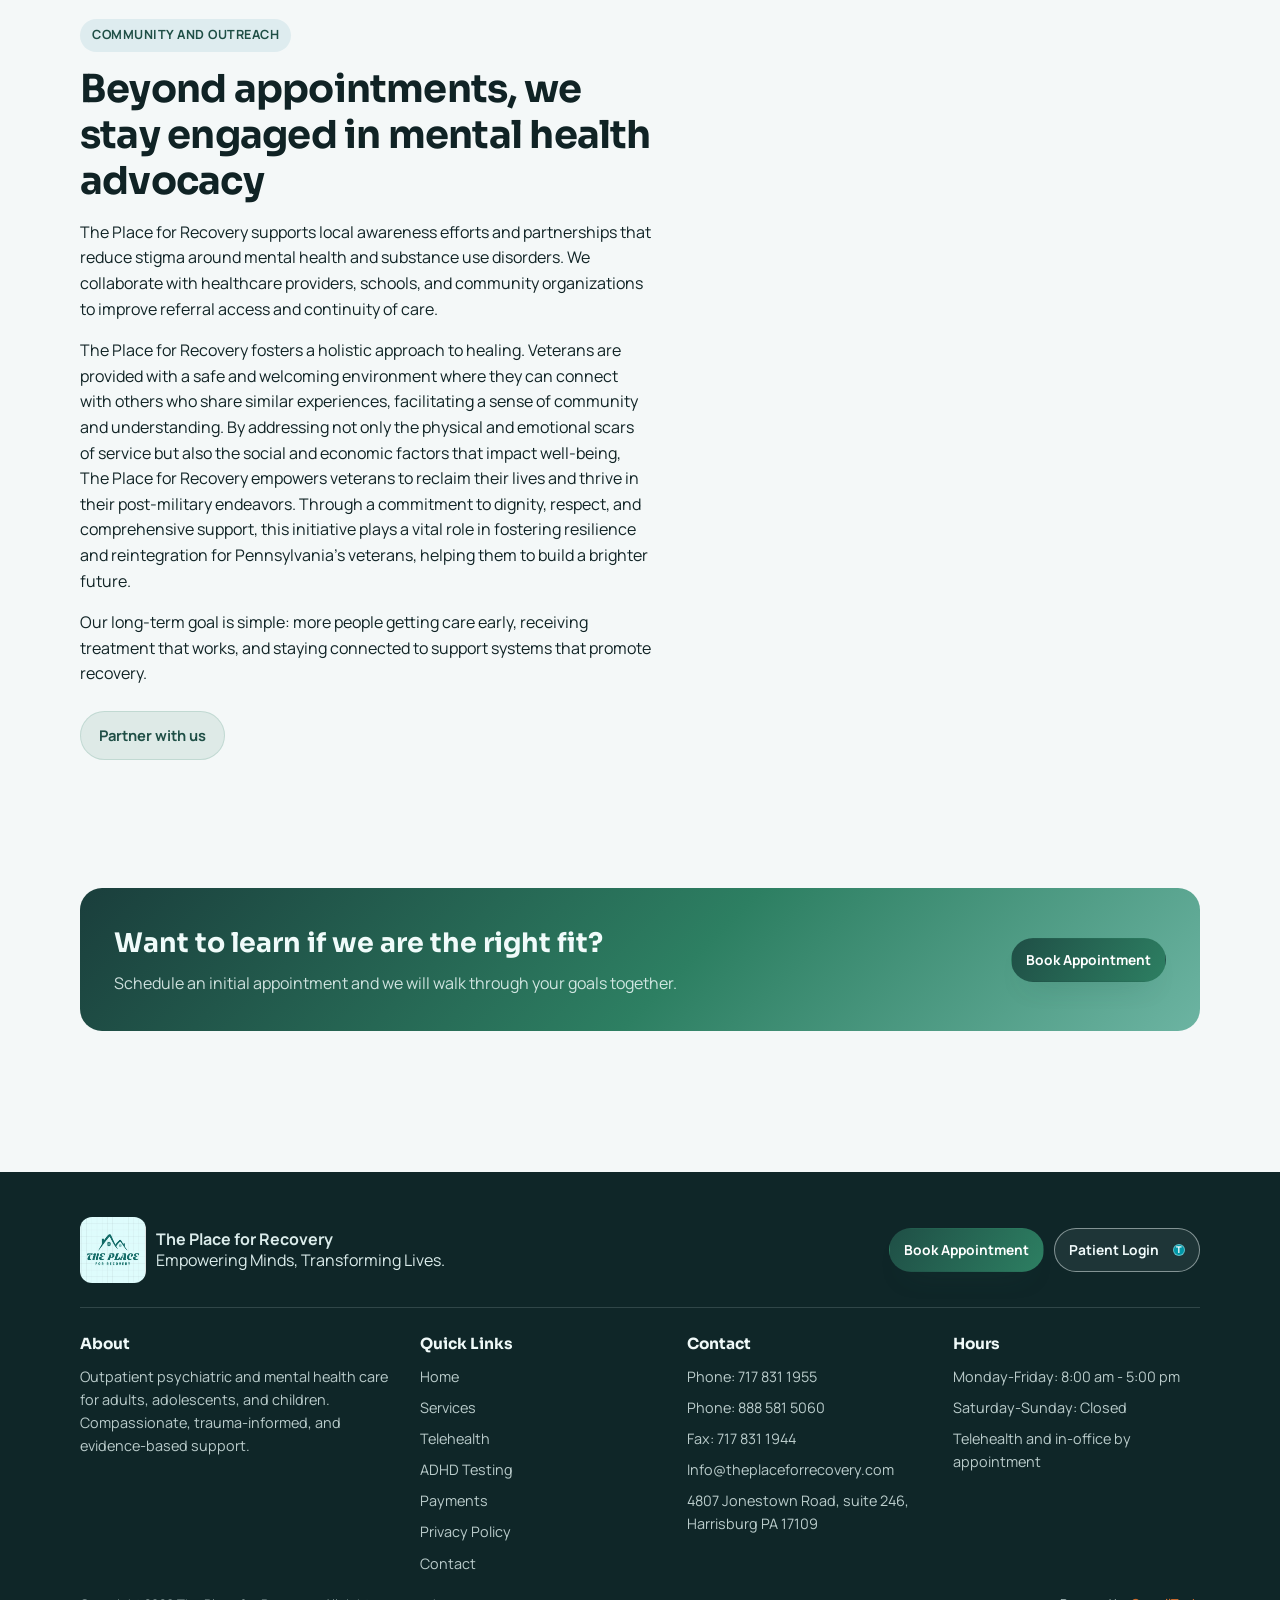
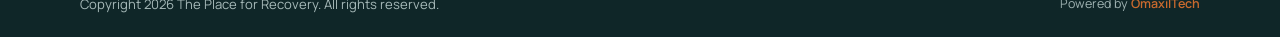
==== commit 6d47f2f2: "Replace Dr. Gilbert Simas with Dr. David Fallat on team sections Swap in Dr. Fallat's photo, name an" ====
--- a/about.html
+++ b/about.html
@@ -63,7 +63,7 @@
     },
     {
       "@type": "Physician",
-      "name": "Gilbert Simas",
+      "name": "David Fallat",
       "honorificSuffix": "MD",
       "jobTitle": "Psychiatrist"
     },
@@ -219,30 +219,26 @@
             <div class="team-grid">
               <article class="team-member" data-reveal>
                 <figure class="team-member-img">
-                  <img src="assets/images/dr-gilbert-si.jpg" alt="Dr. Gilbert Simas, MD" />
+                  <img src="assets/images/dr-david-fallat.jpg" alt="Dr. David Fallat, MD" />
                 </figure>
                 <div class="team-member-body">
-                  <h3>Gilbert Simas, MD</h3>
+                  <h3>David Fallat, MD</h3>
                   <p class="title">Psychiatrist</p>
                   <p>
-                    Dr. Gilbert Simas is a board-certified psychiatrist in both General Psychiatry and Addiction Psychiatry with more
-                    than 18 years of clinical experience across inpatient, outpatient, and telepsychiatry settings.
+                    Dr. David Fallat is a graduate of the University of Cincinnati College of Medicine, where he also completed
+                    his residency. He has over 30 years of experience, the first 12 of which were in a community mental health
+                    center, treating the most complicated mood, anxiety, psychotic, and substance use disorders.
                   </p>
                   <p>
-                    He has held senior leadership roles including Chief Executive Officer of a national telepsychiatry program,
-                    Director of Medical Services for addiction treatment programs, and Medical Director for specialized behavioral
-                    health services.
-                  </p>
-                  <p>
-                    He completed his residency in General Psychiatry at Vanderbilt University Medical Center and a fellowship in
-                    Addiction Psychiatry at Oregon Health &amp; Science University. He also holds an MBA in Healthcare Management.
+                    He now operates his own private practice and has extensive experience in telemedicine. He has been
+                    collaborating with nurse practitioners (NPs) for over 30 years.
                   </p>
                   <ul>
-                    <li>Addiction Psychiatry and substance use disorder treatment</li>
-                    <li>Medication-assisted treatment for opioid and alcohol use disorders</li>
-                    <li>Telepsychiatry program development and virtual care delivery</li>
-                    <li>Psychiatric operations, protocol development, and program scaling</li>
-                    <li>Inpatient, outpatient, and crisis psychiatric care</li>
+                    <li>Complex mood and anxiety disorders</li>
+                    <li>Psychotic disorders</li>
+                    <li>Substance use disorder treatment</li>
+                    <li>Telemedicine and virtual psychiatric care</li>
+                    <li>Collaborative practice with nurse practitioners</li>
                   </ul>
                 </div>
               </article>
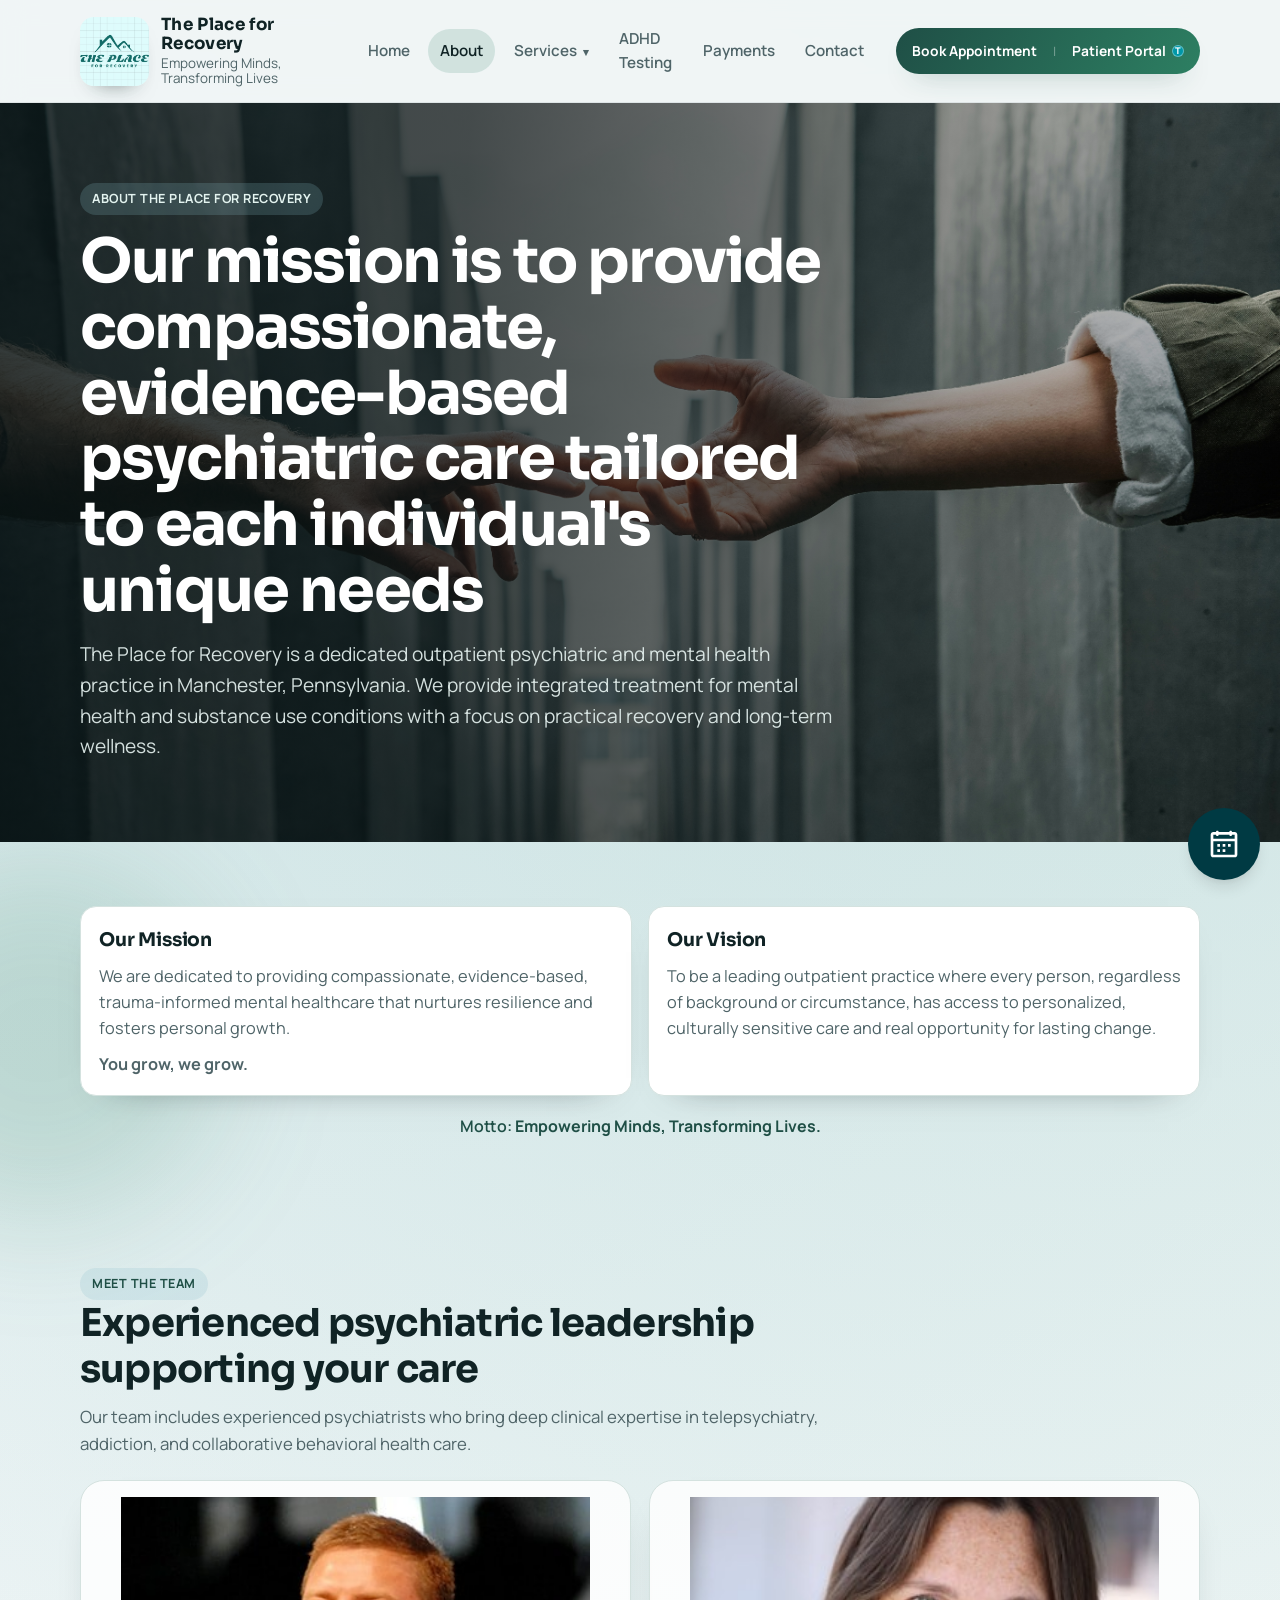
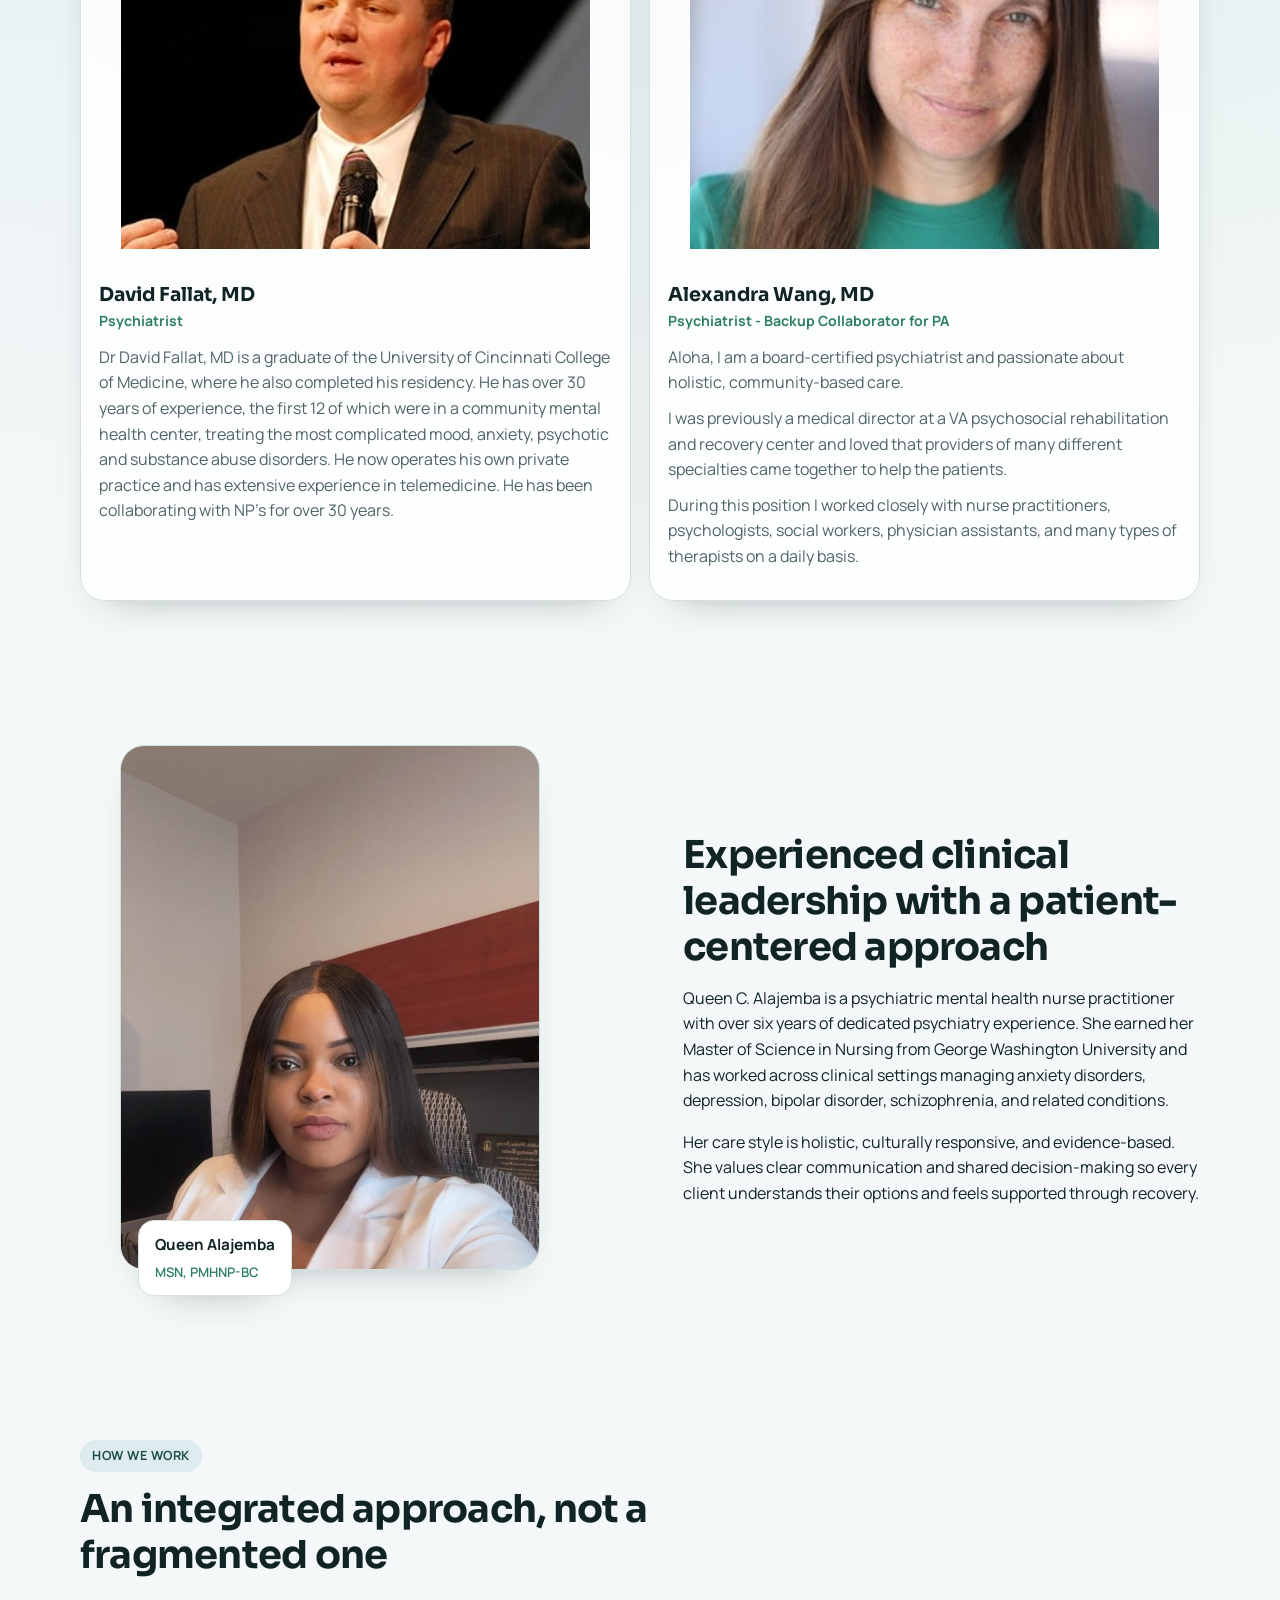
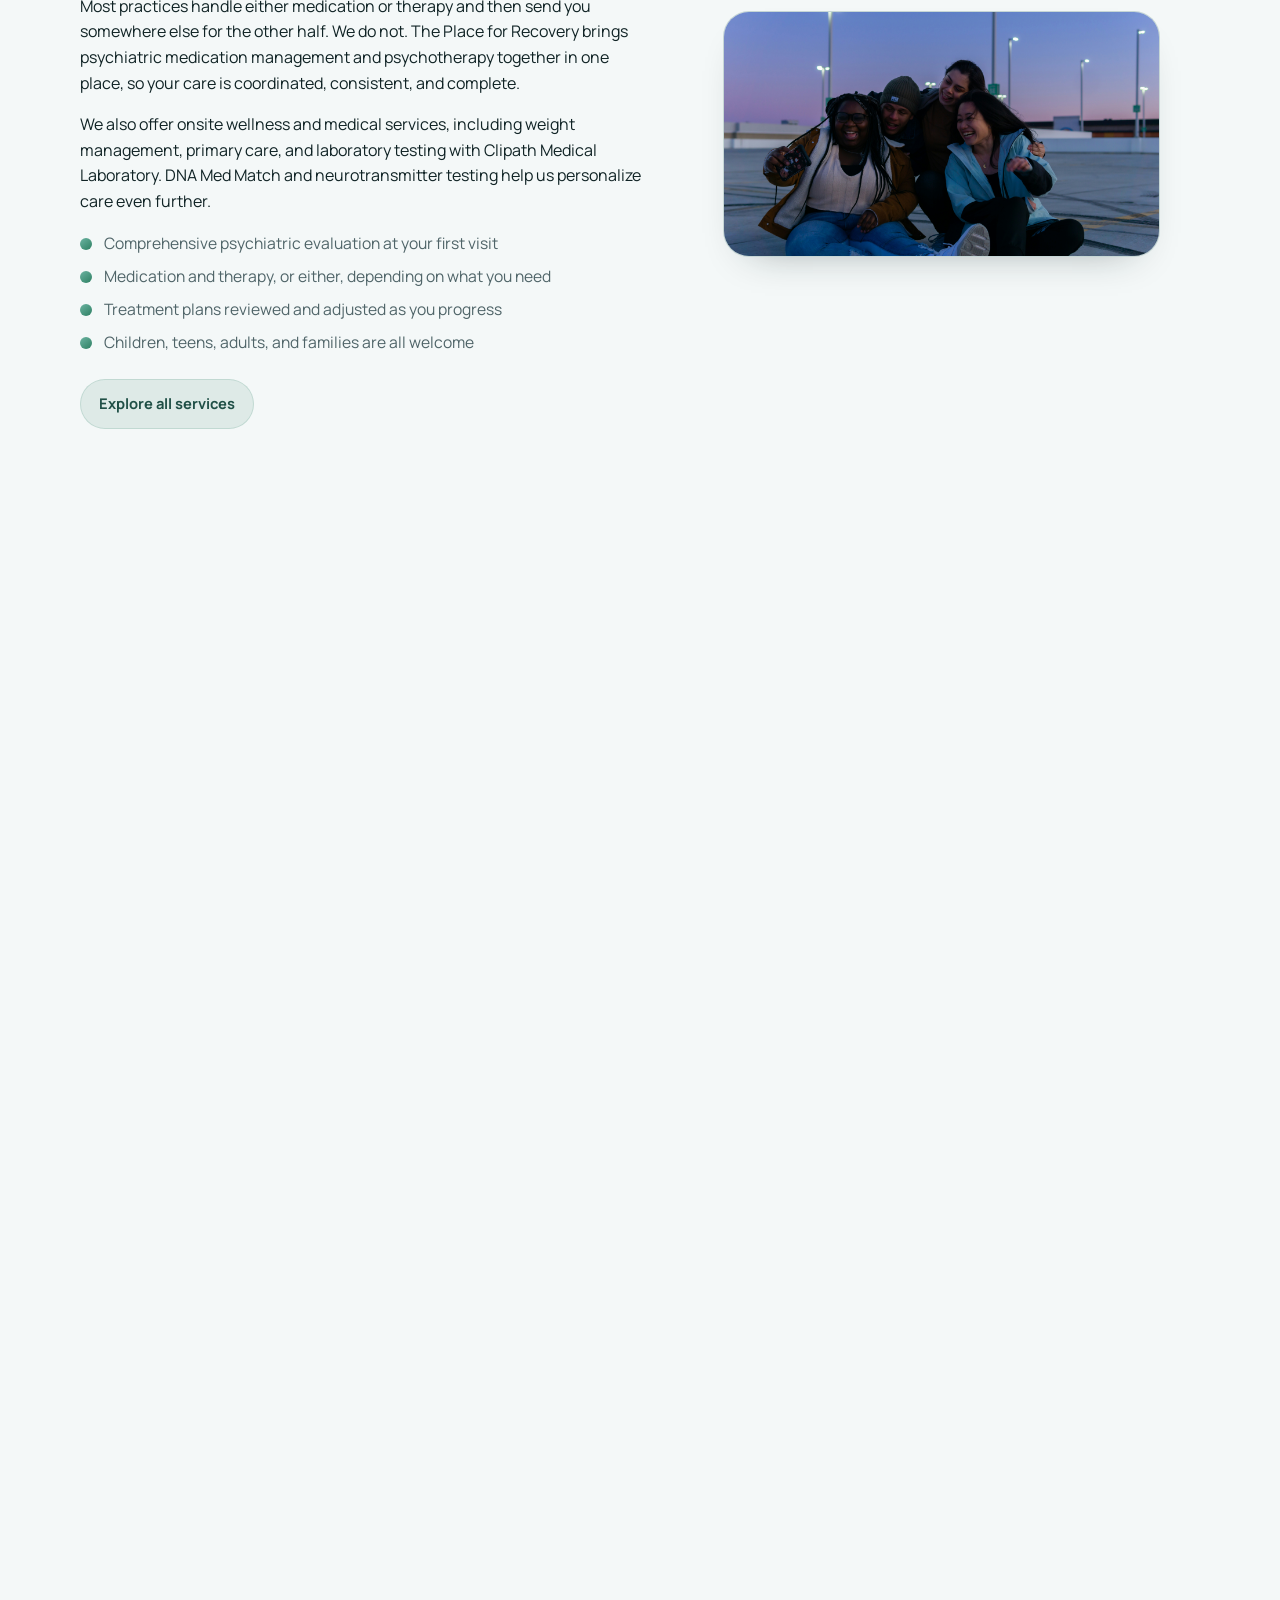
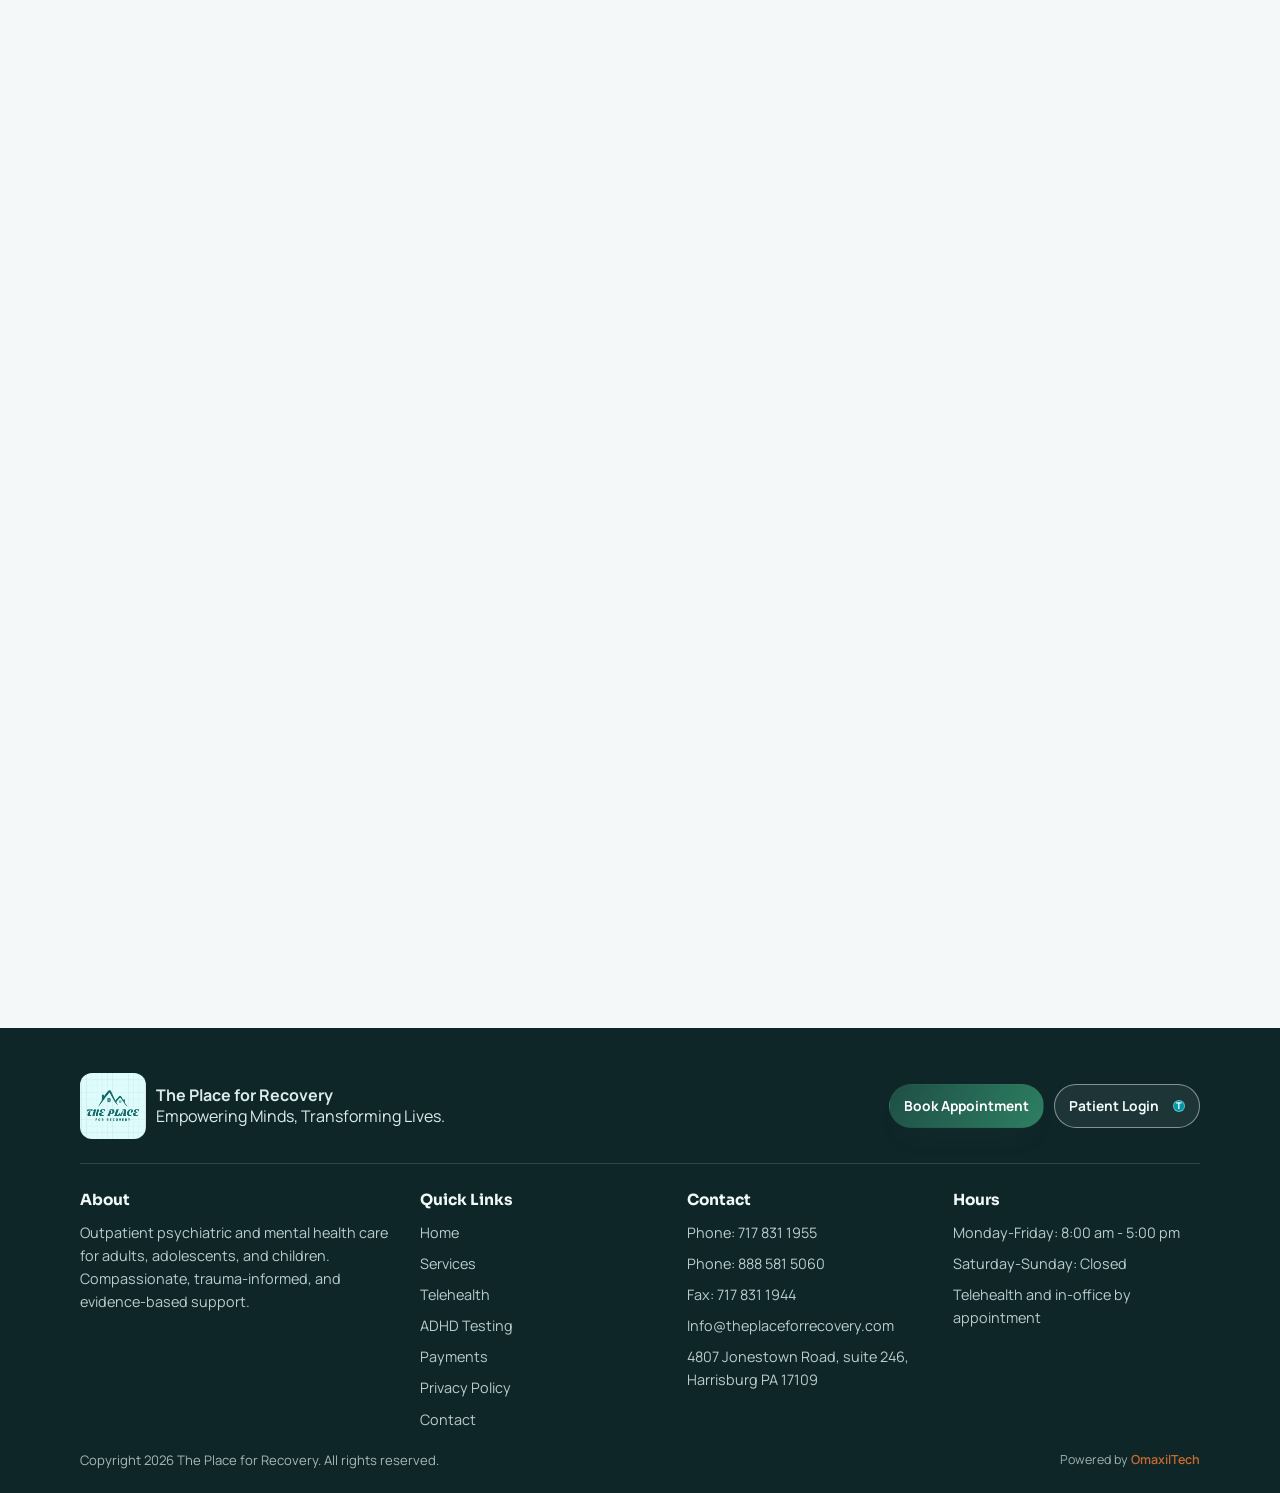
==== commit 787e2959: "Use Dr. Fallat's bio exactly as provided on About page Replace the reworded bio and added specialty " ====
--- a/about.html
+++ b/about.html
@@ -225,21 +225,12 @@
                   <h3>David Fallat, MD</h3>
                   <p class="title">Psychiatrist</p>
                   <p>
-                    Dr. David Fallat is a graduate of the University of Cincinnati College of Medicine, where he also completed
-                    his residency. He has over 30 years of experience, the first 12 of which were in a community mental health
-                    center, treating the most complicated mood, anxiety, psychotic, and substance use disorders.
+                    Dr David Fallat, MD is a graduate of the University of Cincinnati College of Medicine, where he also
+                    completed his residency. He has over 30 years of experience, the first 12 of which were in a community
+                    mental health center, treating the most complicated mood, anxiety, psychotic and substance abuse disorders.
+                    He now operates his own private practice and has extensive experience in telemedicine. He has been
+                    collaborating with NP's for over 30 years.
                   </p>
-                  <p>
-                    He now operates his own private practice and has extensive experience in telemedicine. He has been
-                    collaborating with nurse practitioners (NPs) for over 30 years.
-                  </p>
-                  <ul>
-                    <li>Complex mood and anxiety disorders</li>
-                    <li>Psychotic disorders</li>
-                    <li>Substance use disorder treatment</li>
-                    <li>Telemedicine and virtual psychiatric care</li>
-                    <li>Collaborative practice with nurse practitioners</li>
-                  </ul>
                 </div>
               </article>
 
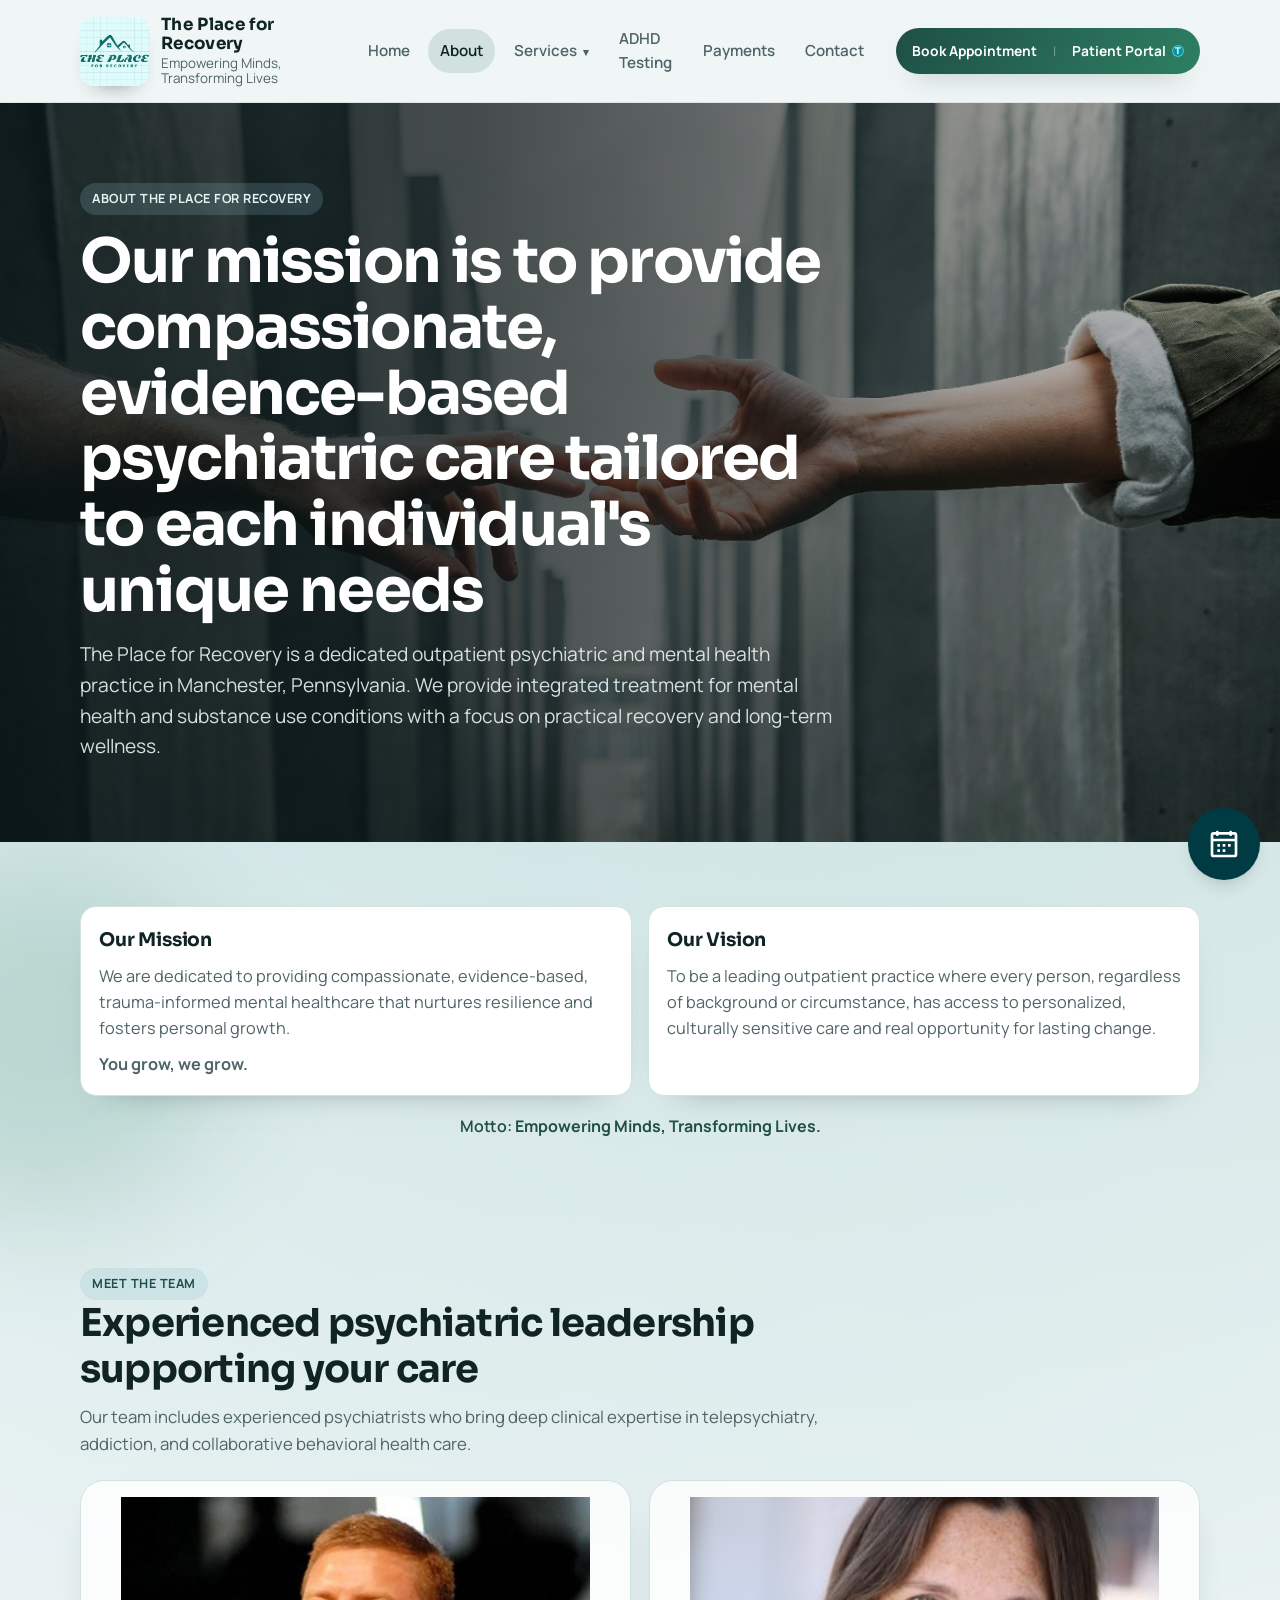
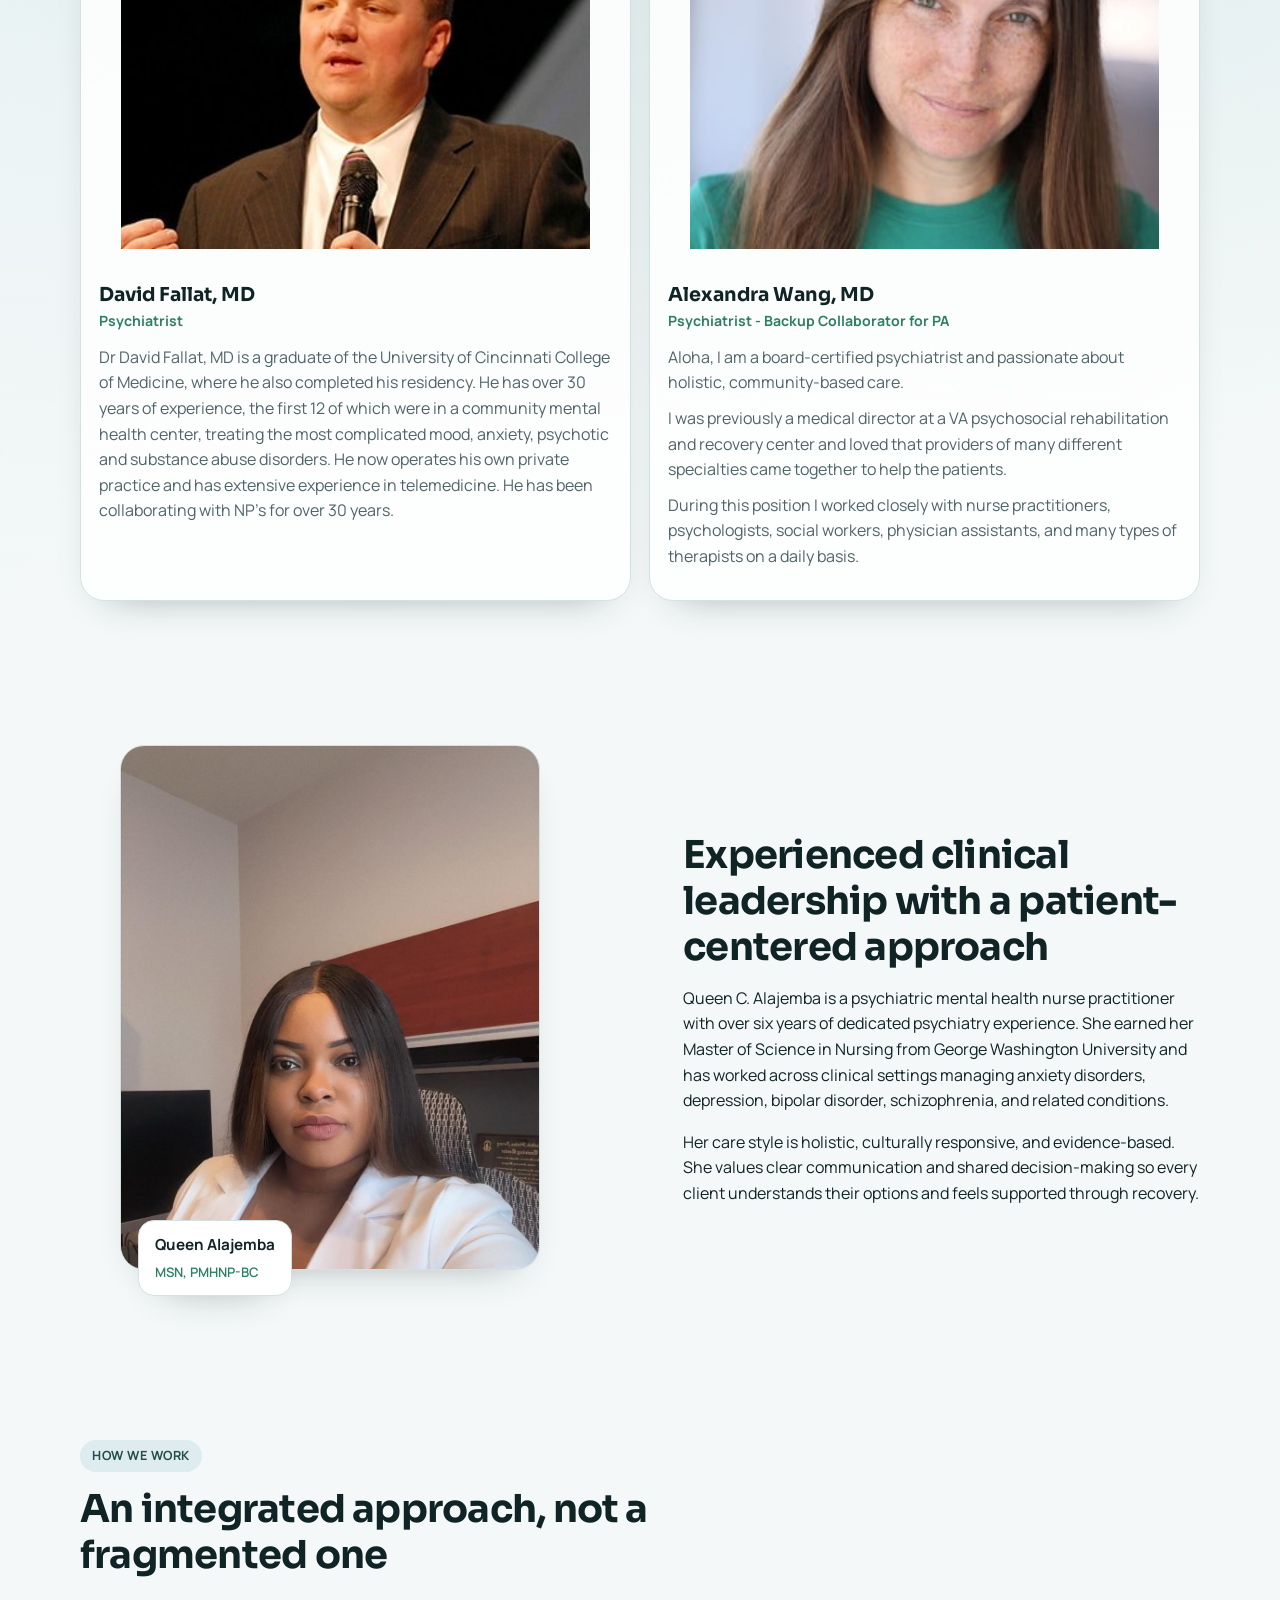
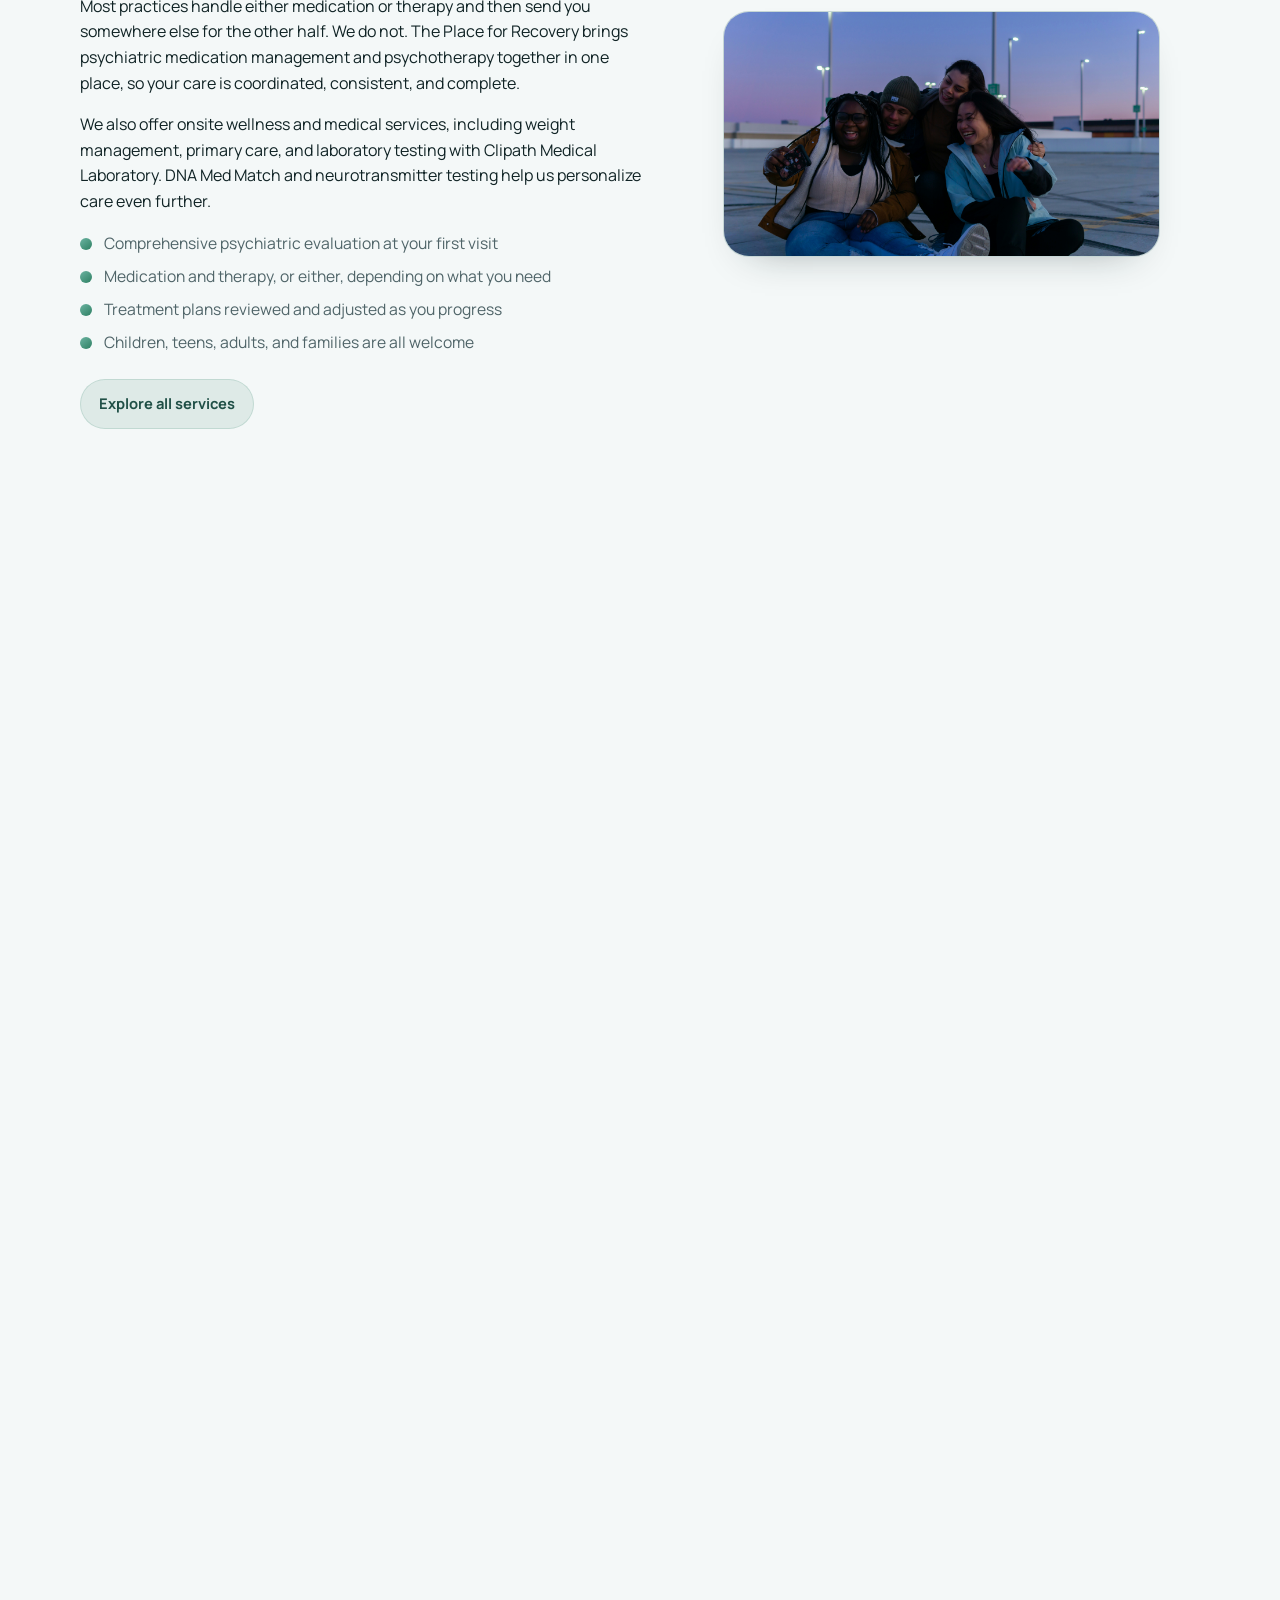
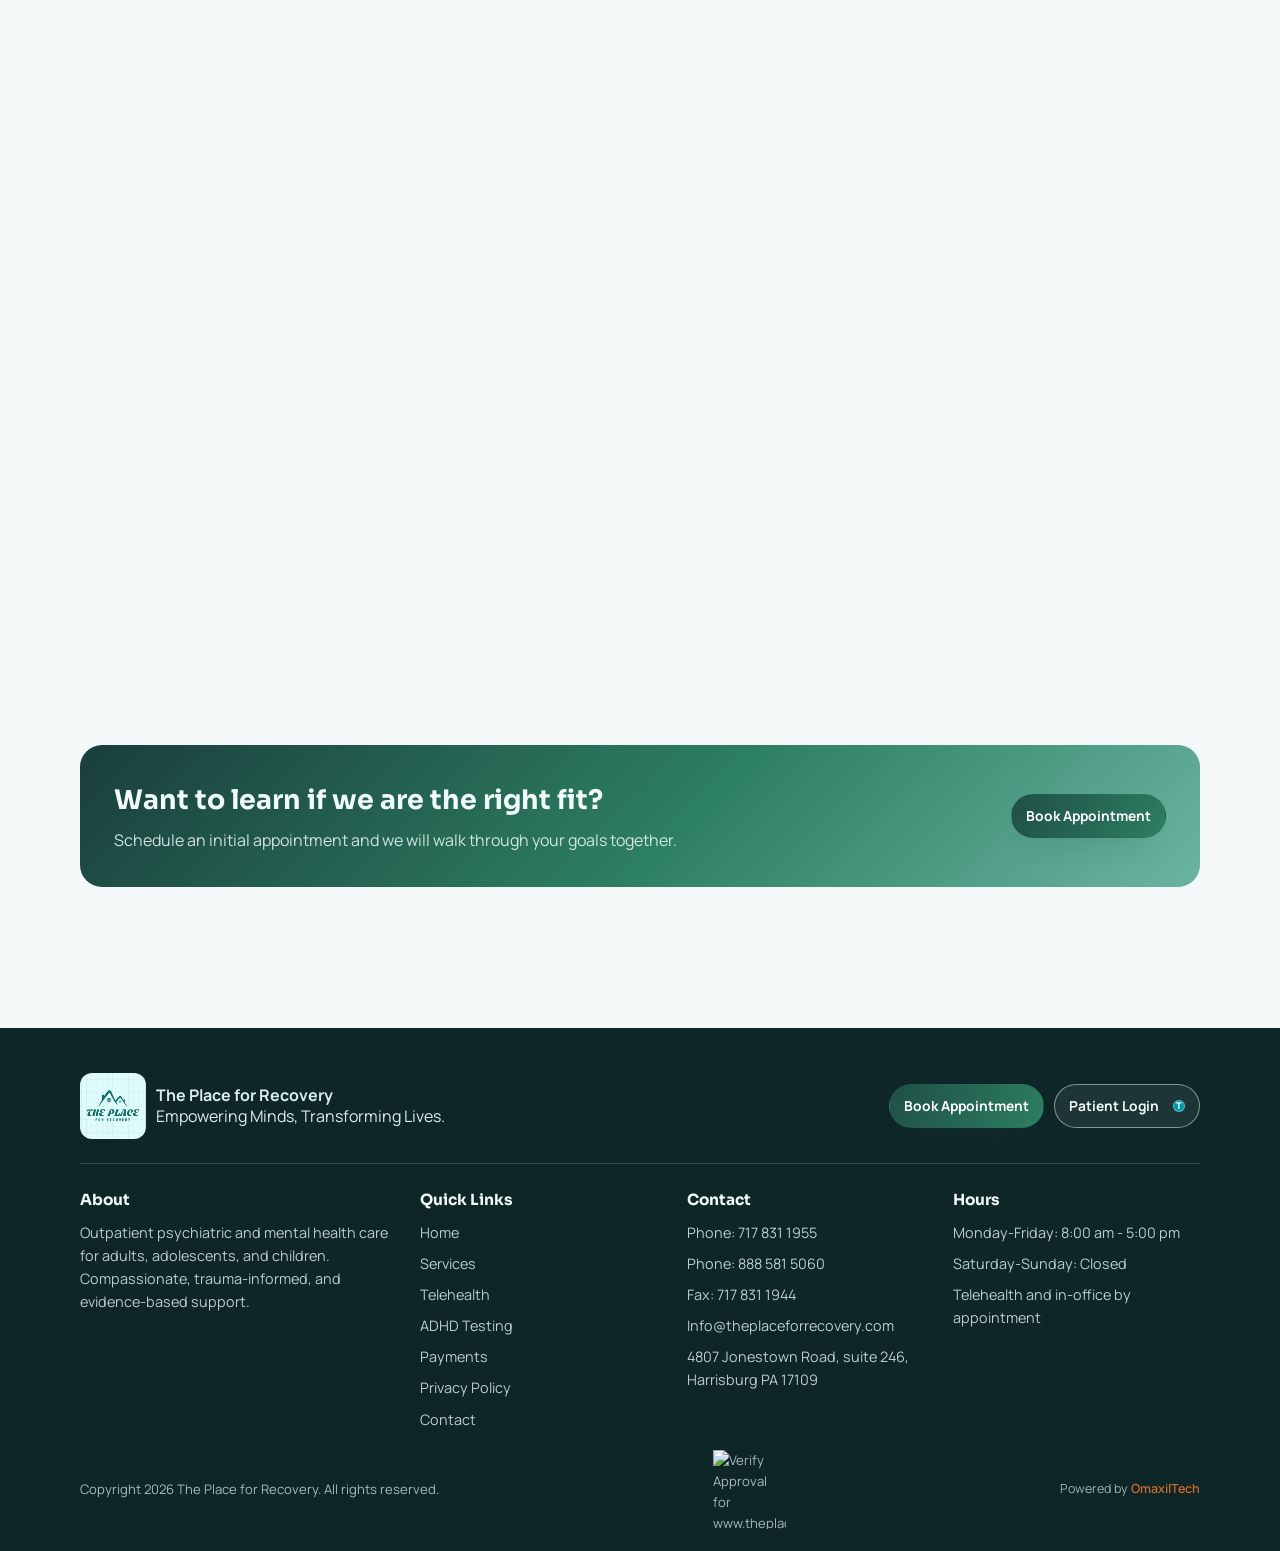
==== commit 6c3c8387: "Add LegitScript seal and Google Ads tag sitewide Add the LegitScript approval seal (73x79, unscaled)" ====
--- a/about.html
+++ b/about.html
@@ -1,6 +1,15 @@
 ﻿<!DOCTYPE html>
 <html lang="en">
   <head>
+    <!-- Google tag (gtag.js) -->
+    <script async src="https://www.googletagmanager.com/gtag/js?id=AW-18288629618"></script>
+    <script>
+      window.dataLayer = window.dataLayer || [];
+      function gtag(){dataLayer.push(arguments);}
+      gtag('js', new Date());
+
+      gtag('config', 'AW-18288629618');
+    </script>
     <link rel="canonical" href="https://www.theplaceforrecovery.com/about.html" />
     <script type="application/ld+json">
 {
@@ -461,6 +470,11 @@
 
           <div class="footer-bottom">
             <span>Copyright <span data-year></span> The Place for Recovery. All rights reserved.</span>
+            <div class="footer-seal">
+              <a href="https://www.legitscript.com/websites/?checker_keywords=theplaceforrecovery.com" target="_blank" title="Verify LegitScript Approval for www.theplaceforrecovery.com">
+                <img src="https://static.legitscript.com/seals/52311053.png" alt="Verify Approval for www.theplaceforrecovery.com" width="73" height="79" />
+              </a>
+            </div>
             <span class="footer-powered">Powered by <a href="https://tech.omaxil.com" target="_blank" rel="noopener">OmaxilTech</a></span>
           </div>
         </div>
--- a/css/styles.css
+++ b/css/styles.css
@@ -1860,10 +1860,22 @@
   margin-top: 1.2rem;
   display: flex;
   justify-content: space-between;
+  align-items: center;
   flex-wrap: wrap;
   gap: 10px;
   color: rgba(219, 236, 235, 0.74);
   font-size: 0.82rem;
+}
+
+.footer-seal {
+  display: flex;
+  align-items: center;
+}
+
+.footer-seal img {
+  display: block;
+  width: 73px;
+  height: 79px;
 }
 
 .footer-powered {
